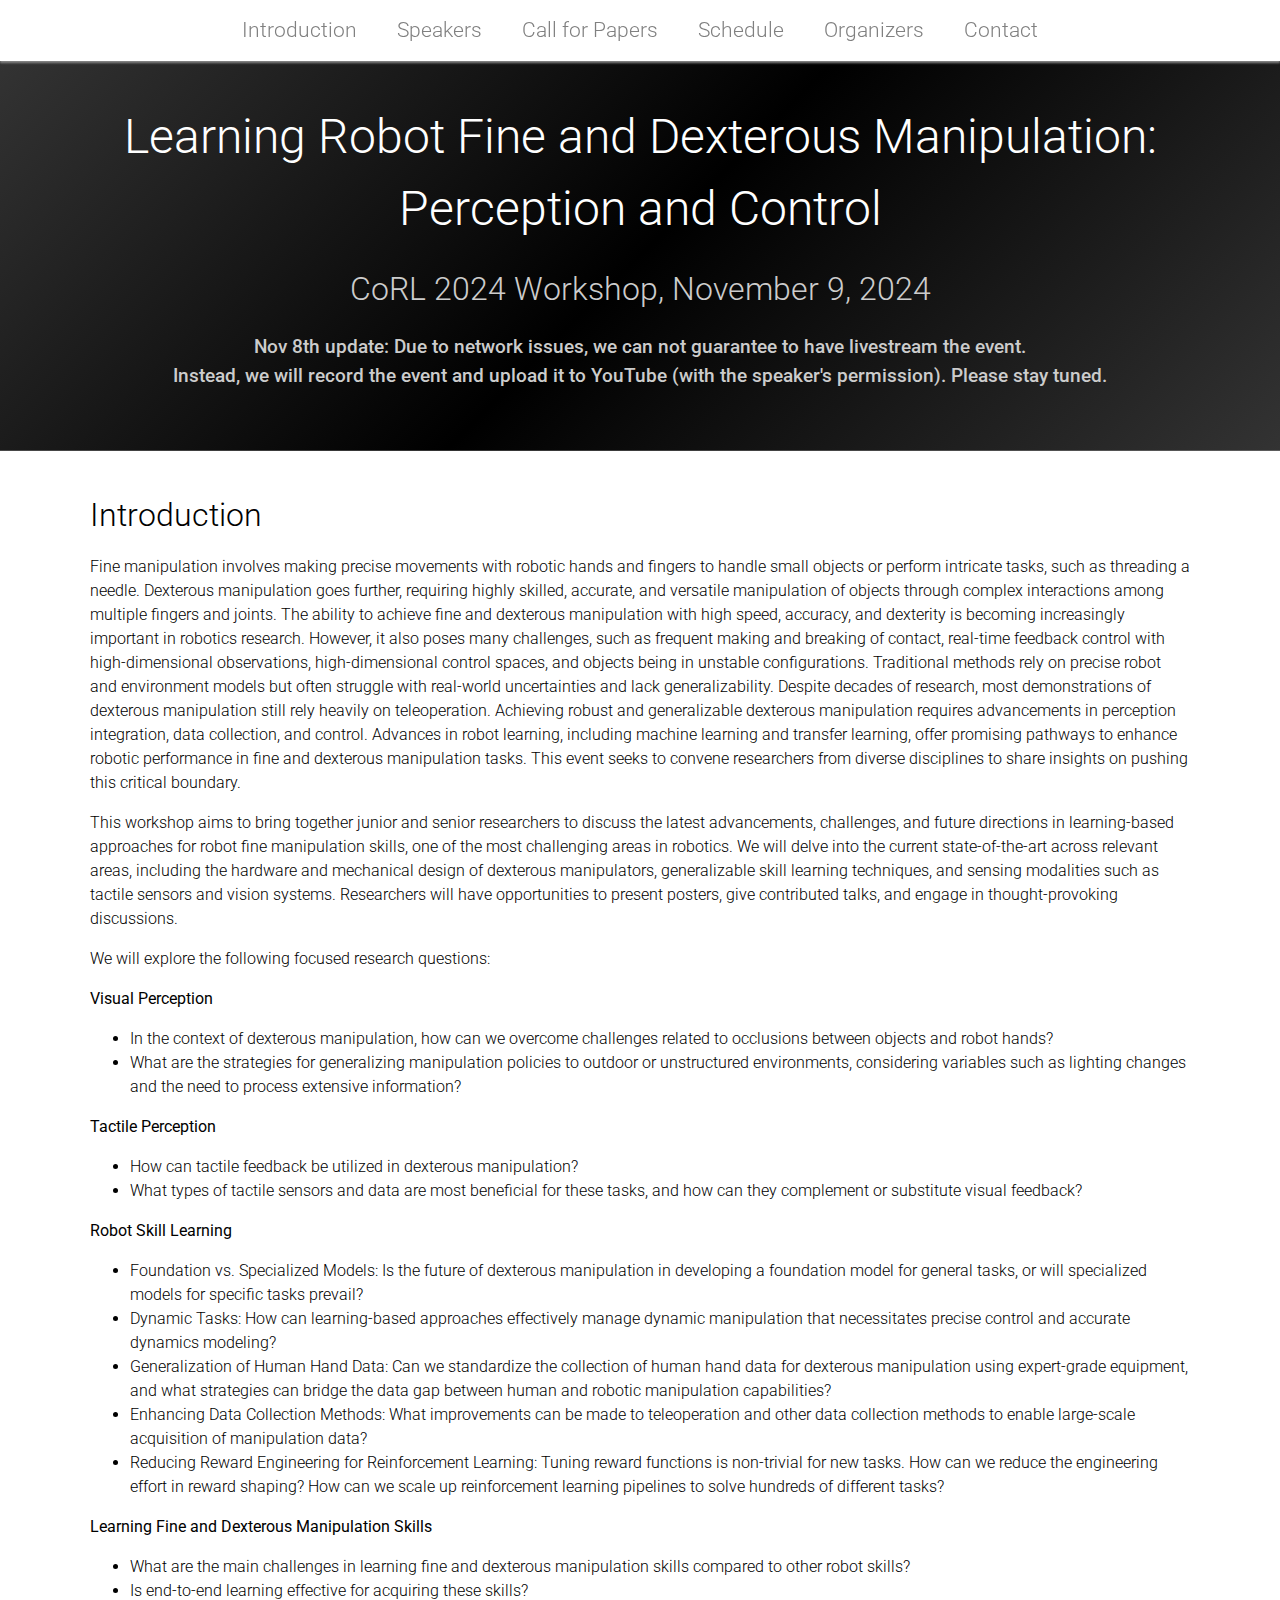
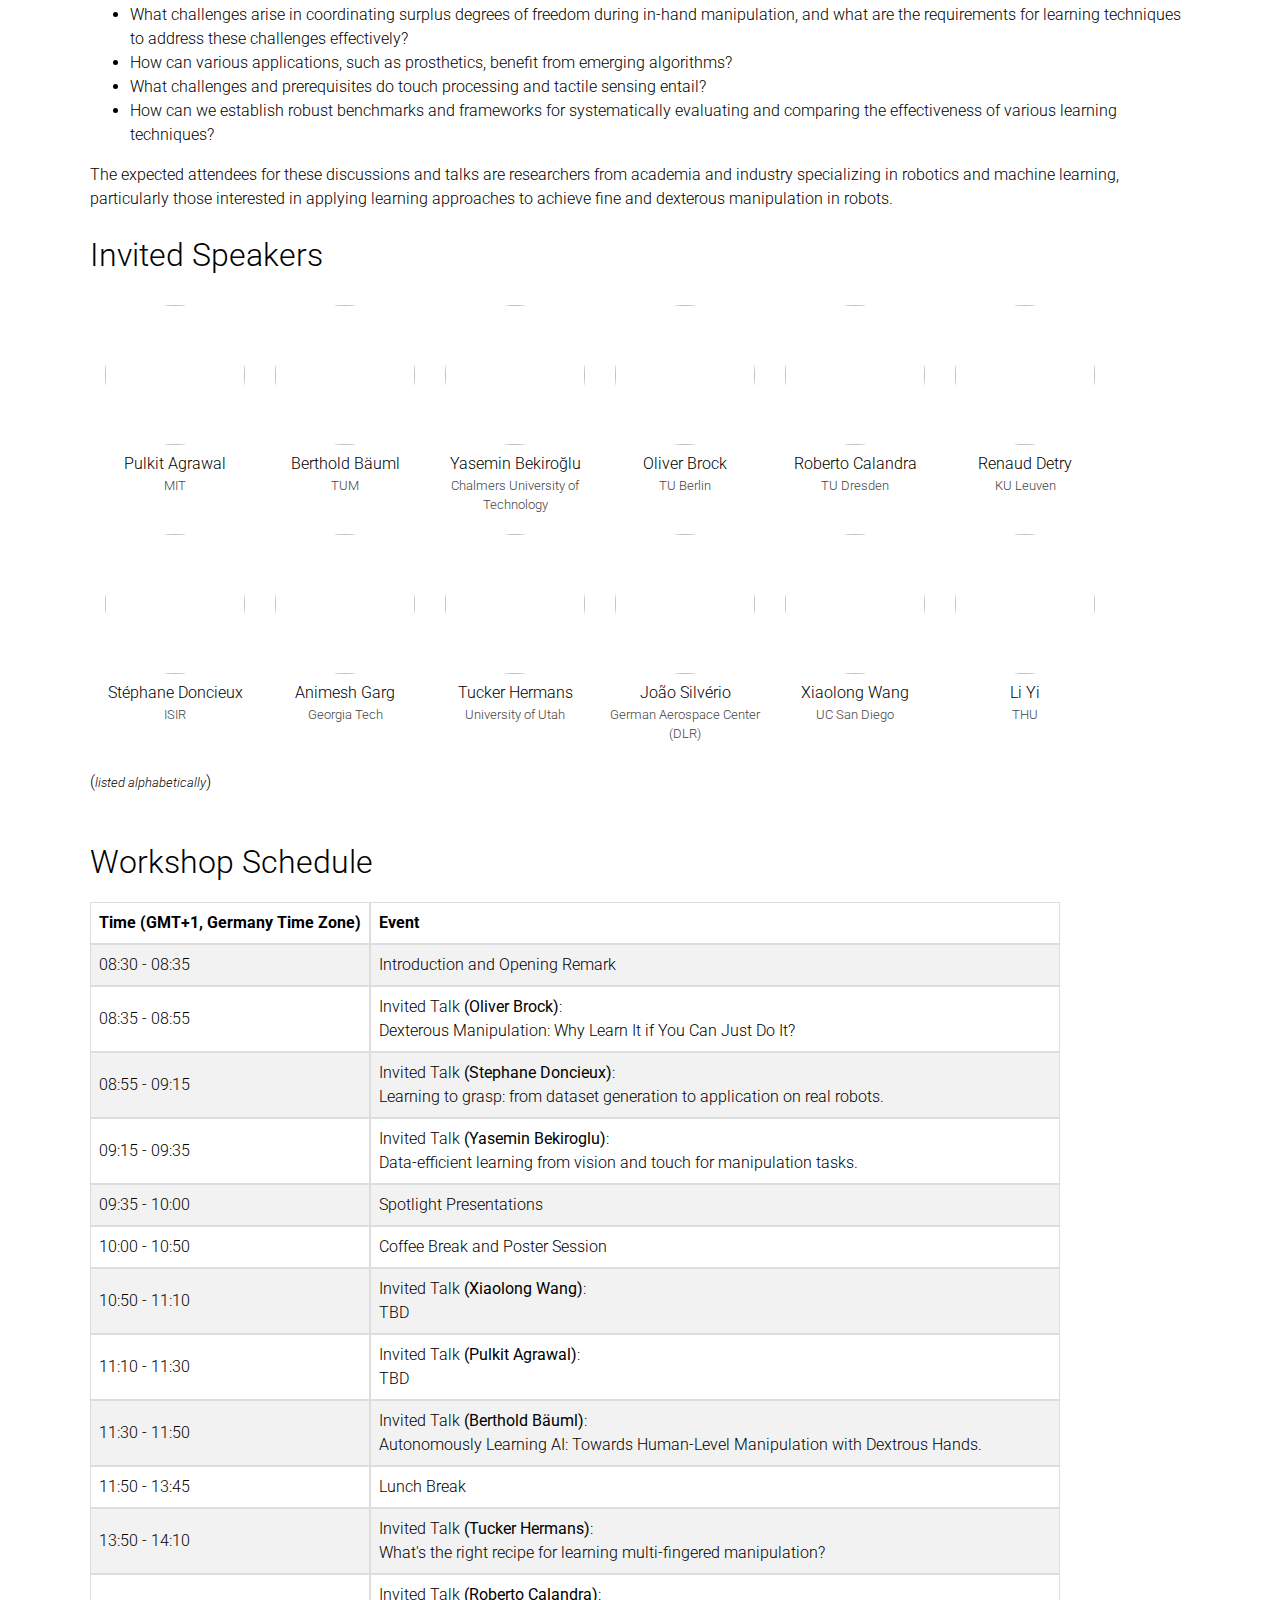
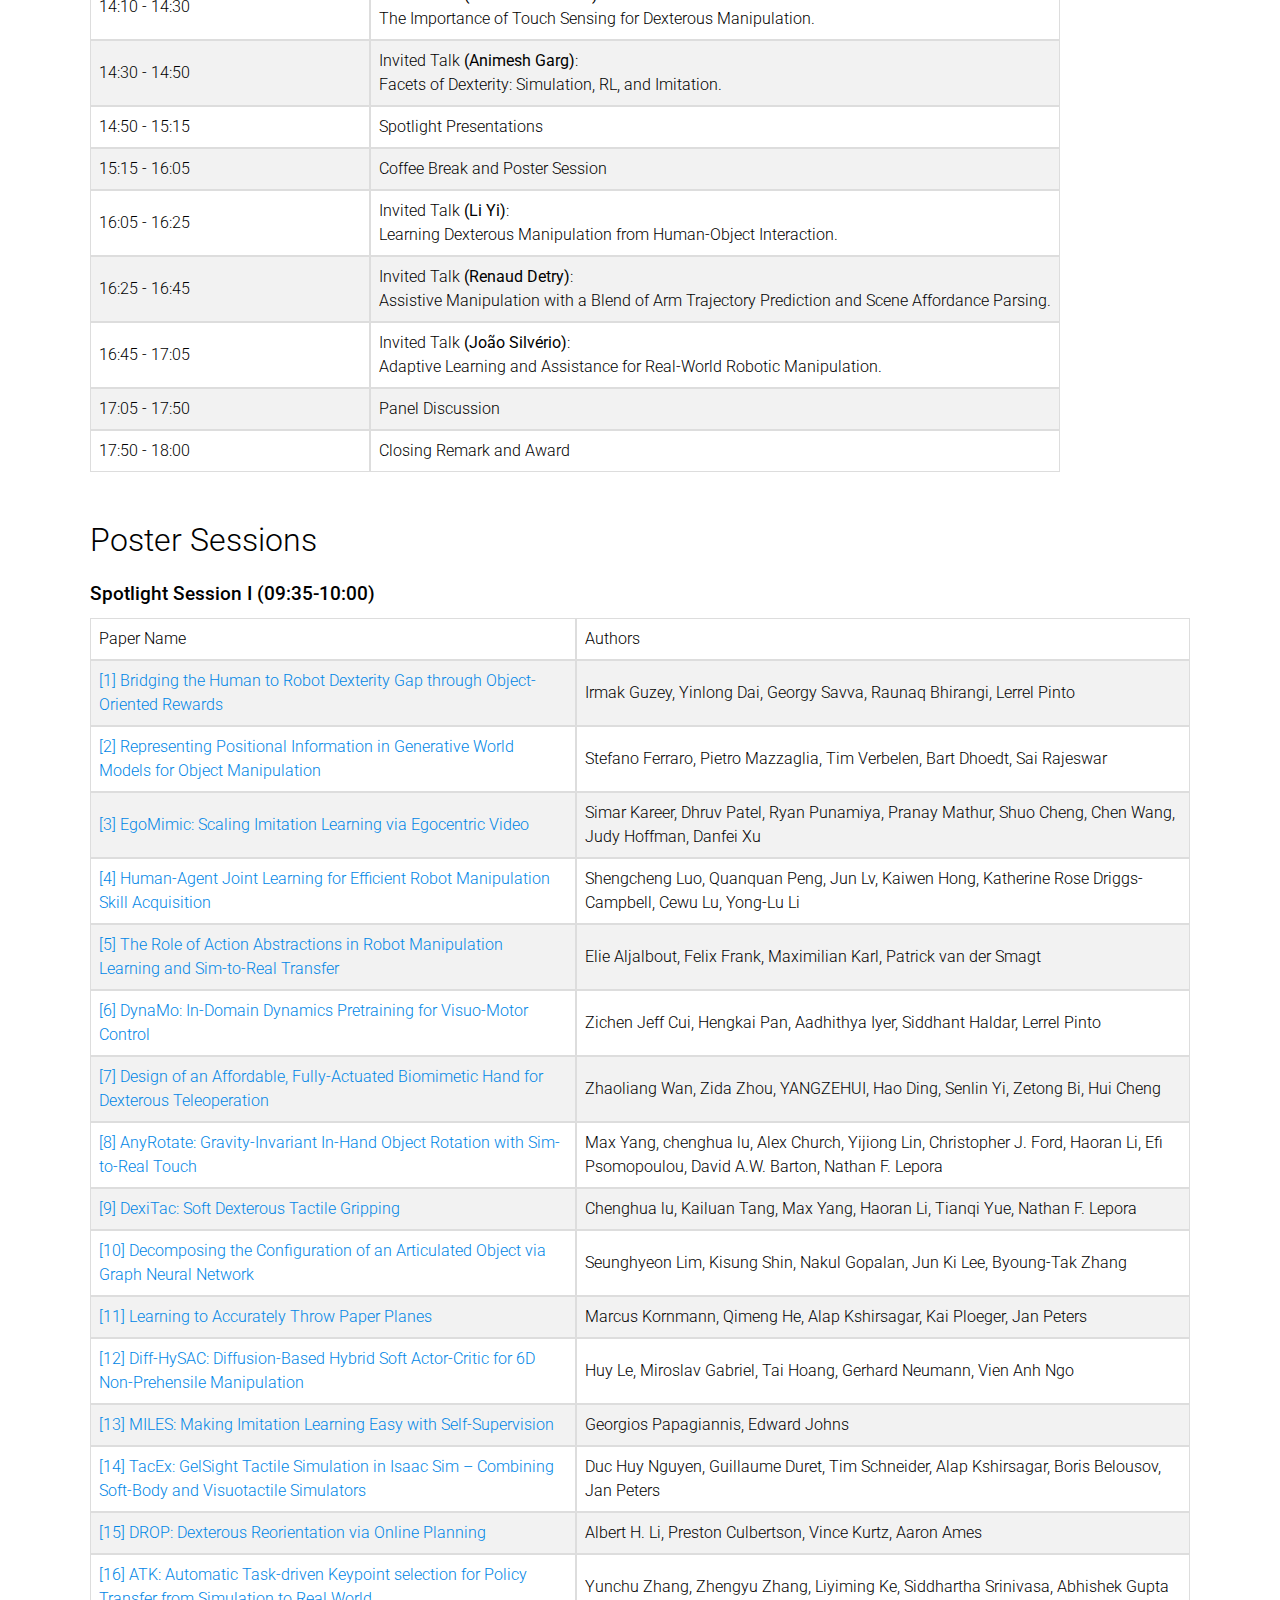
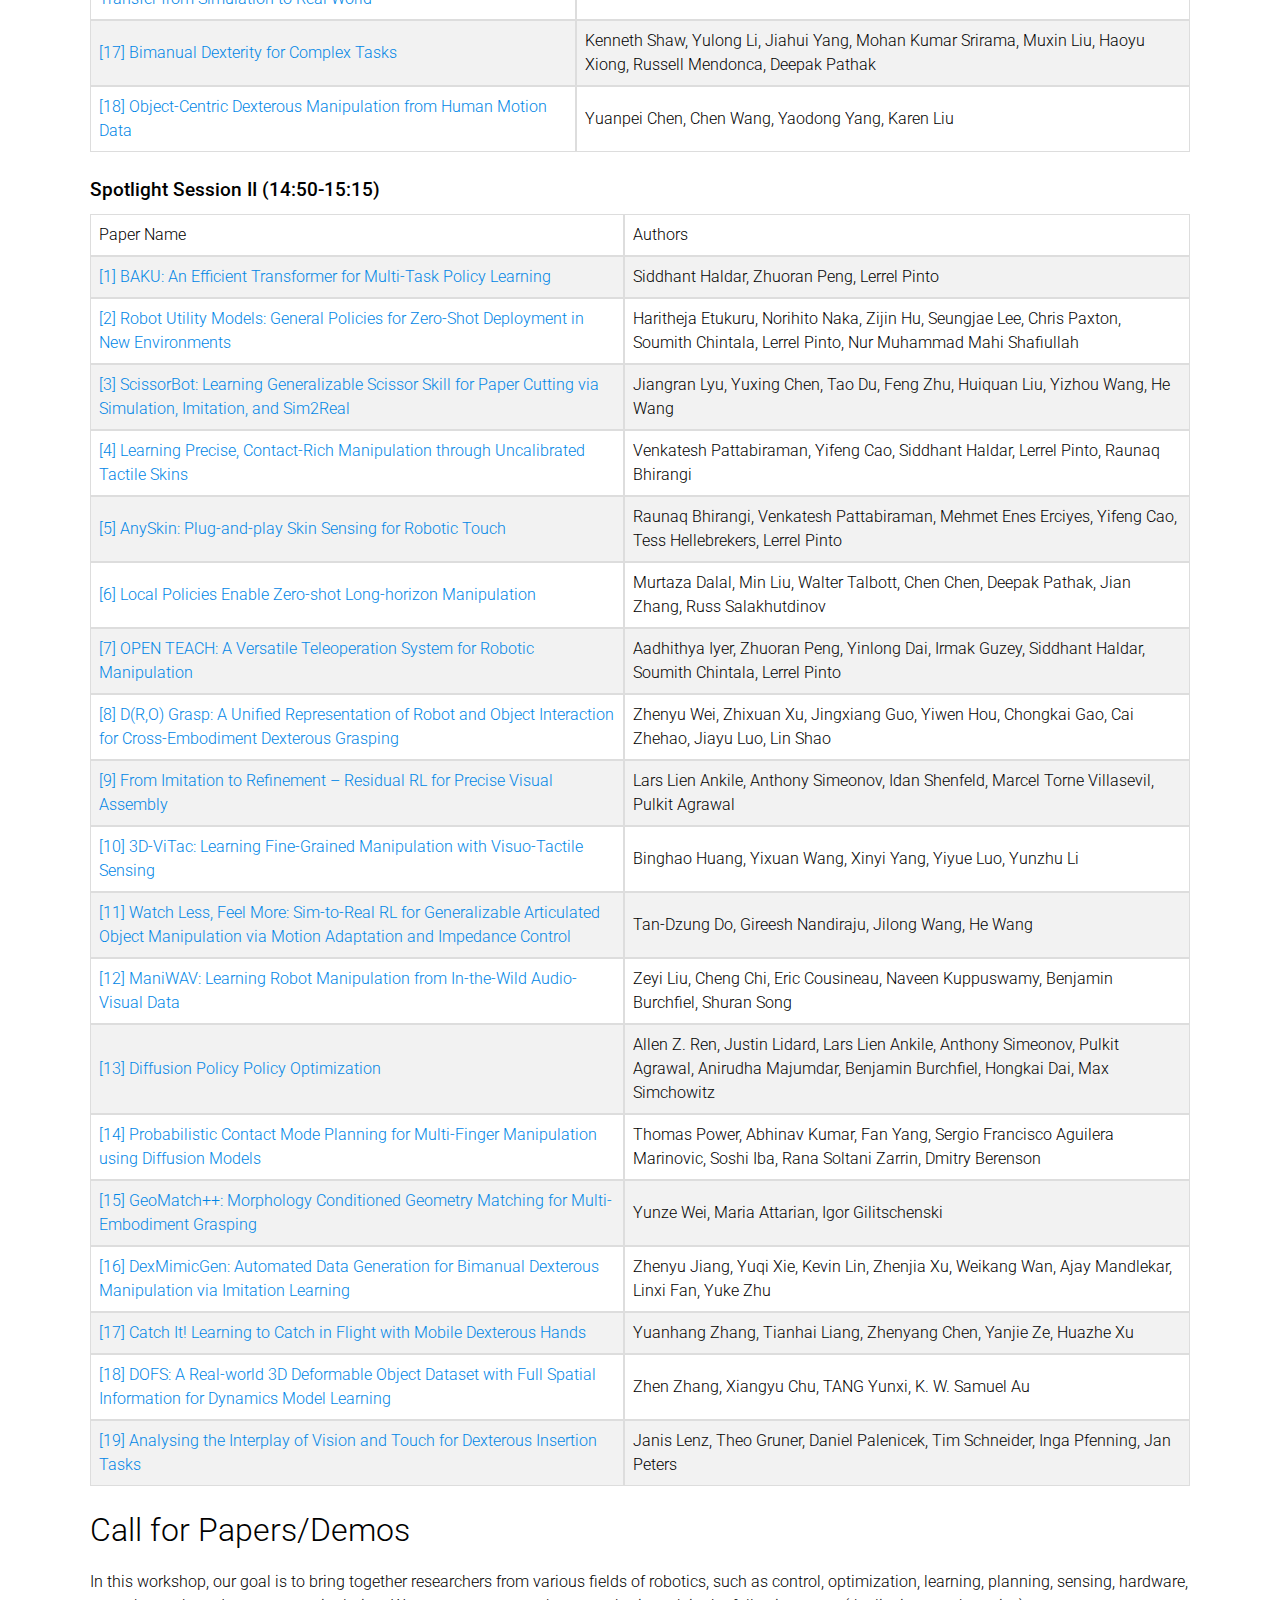
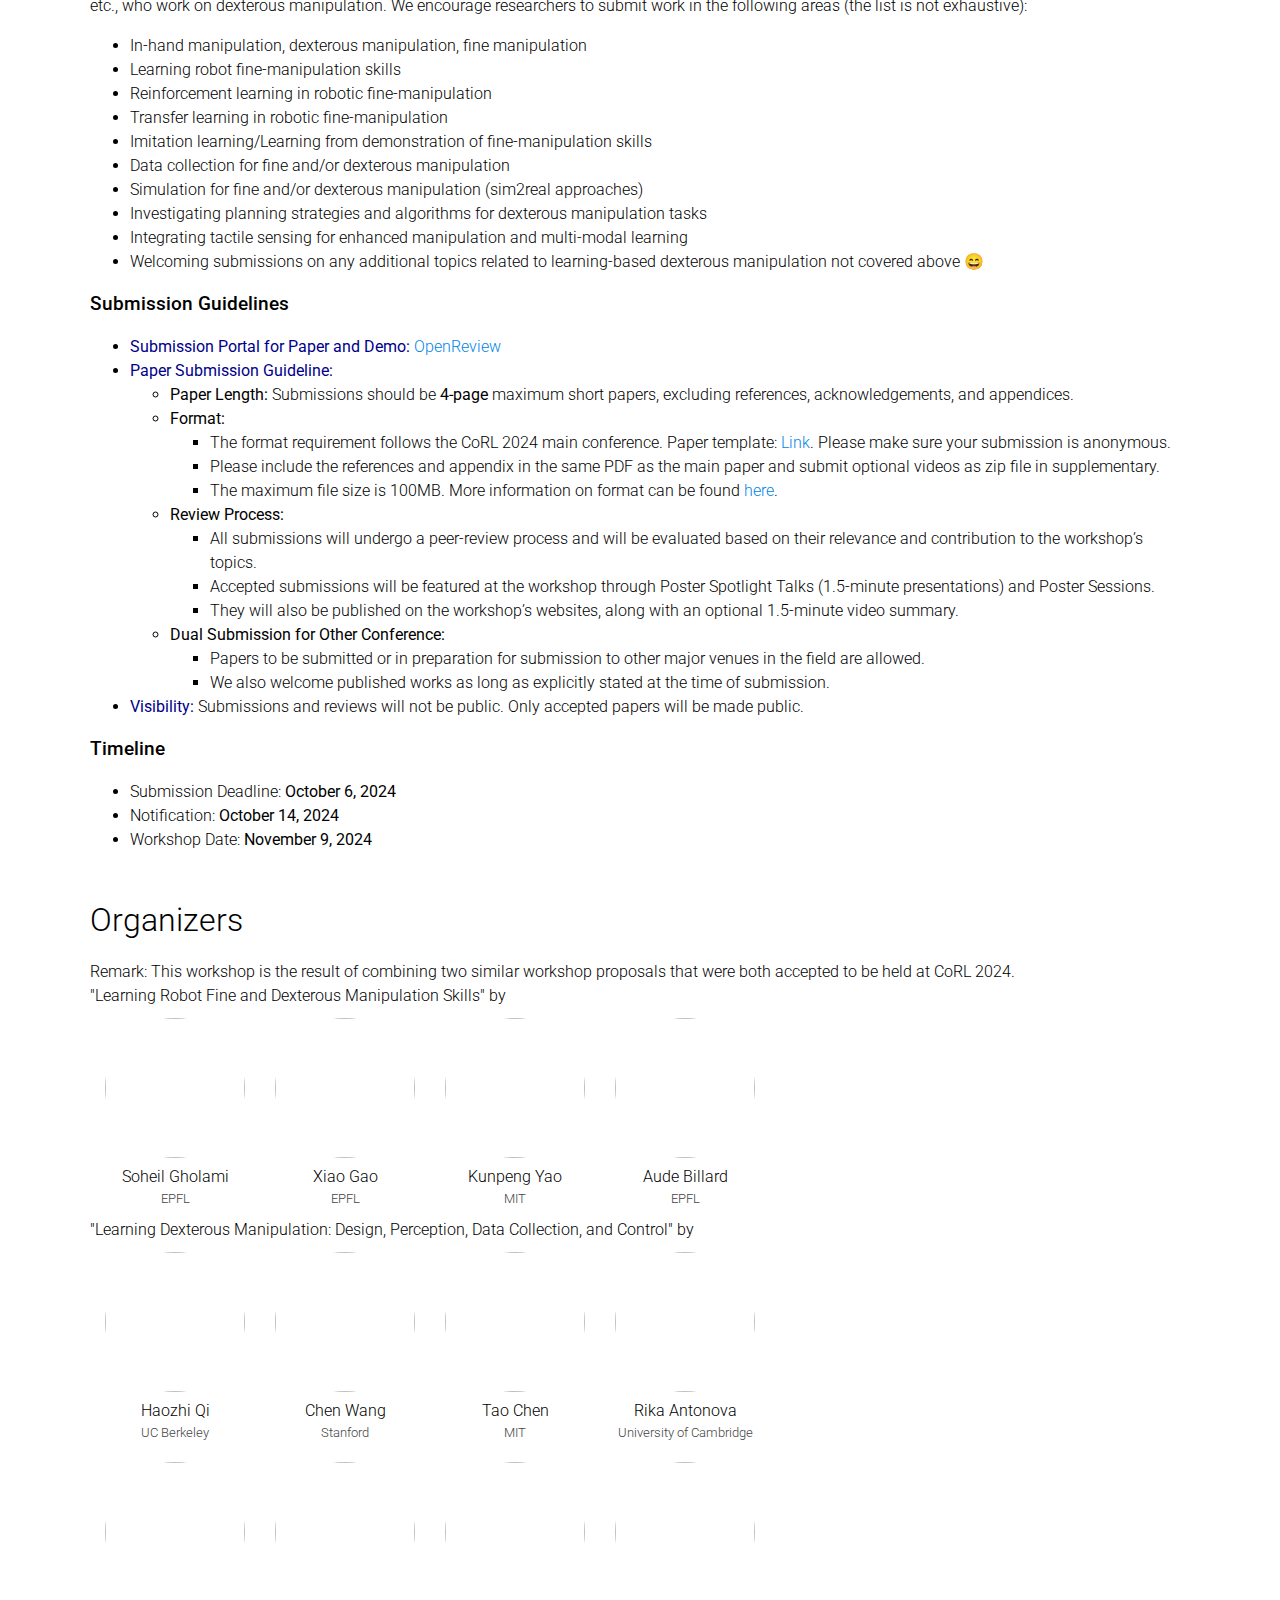
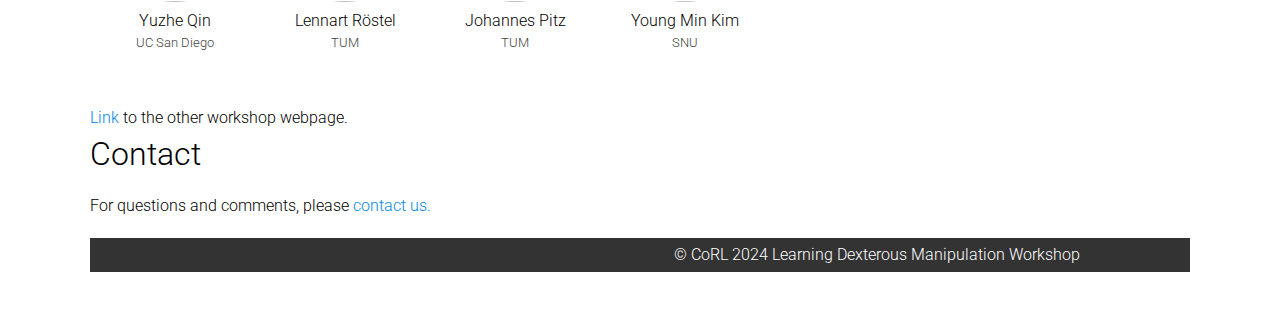
==== corl2024/index.html @ 6556c61c "update number" ====
<!DOCTYPE html>
<html lang="en" xmlns="">

<head>
  <meta http-equiv="content-type" content="text/html; charset=UTF-8">
  <script type="text/javascript"
          src="http://cdnjs.cloudflare.com/ajax/libs/mathjax/2.7.1/MathJax.js?config=TeX-AMS-MML_HTMLorMML">
  </script>

  <meta name="viewport" content="width=device-width, initial-scale=1.0">
  <meta charset="utf-8">
  <title>Learning Robot Fine and Dexterous Manipulation: Perception and Control</title>
  <link rel="stylesheet" href="css/style.css">
</head>

<body>
<div class="nav">
  <div class="nav-container">
    <a href="https://dex-manipulation.github.io/corl2024/index.html#intro">Introduction</a>
    <a href="https://dex-manipulation.github.io/corl2024/index.html#speaker">Speakers</a>
    <a href="https://dex-manipulation.github.io/corl2024/index.html#call">Call for Papers</a>
    <a href="https://dex-manipulation.github.io/corl2024/index.html#schedule">Schedule</a>
    <a href="https://dex-manipulation.github.io/corl2024/index.html#organizers">Organizers</a>
    <a href="https://dex-manipulation.github.io/corl2024/index.html#contact">Contact</a>
  </div>
</div>

<div class="title-container">
  <div style="text-align: center;">
    <h1>Learning Robot Fine and Dexterous Manipulation: <br> Perception and Control </h1>
    <div class="subtitle" style="color: #ccc; margin: 20px">
      CoRL 2024 Workshop, November 9, 2024
    </div>
    <div style="color: #ccc; margin: 20px">
      <h3> Nov 8th update: Due to network issues, we can not guarantee to have livestream the event. <br> Instead, we will record the event and upload it to YouTube (with the speaker's permission). Please stay tuned. </h3>
    </div>
  </div>
</div>

<div class="container">
  <div class="section" id="intro">
    <h2>Introduction</h2>

    <p> Fine manipulation involves making precise movements with robotic hands and fingers to handle small objects or perform intricate tasks, such as threading a needle. Dexterous manipulation goes further, requiring highly skilled, accurate, and versatile manipulation of objects through complex interactions among multiple fingers and joints. The ability to achieve fine and dexterous manipulation with high speed, accuracy, and dexterity is becoming increasingly important in robotics research. However, it also poses many challenges, such as frequent making and breaking of contact, real-time feedback control with high-dimensional observations, high-dimensional control spaces, and objects being in unstable configurations. Traditional methods rely on precise robot and environment models but often struggle with real-world uncertainties and lack generalizability. Despite decades of research, most demonstrations of dexterous manipulation still rely heavily on teleoperation. Achieving robust and generalizable dexterous manipulation requires advancements in perception integration, data collection, and control. Advances in robot learning, including machine learning and transfer learning, offer promising pathways to enhance robotic performance in fine and dexterous manipulation tasks. This event seeks to convene researchers from diverse disciplines to share insights on pushing this critical boundary. </p>

    <p> This workshop aims to bring together junior and senior researchers to discuss the latest advancements, challenges, and future directions in learning-based approaches for robot fine manipulation skills, one of the most challenging areas in robotics. We will delve into the current state-of-the-art across relevant areas, including the hardware and mechanical design of dexterous manipulators, generalizable skill learning techniques, and sensing modalities such as tactile sensors and vision systems. Researchers will have opportunities to present posters, give contributed talks, and engage in thought-provoking discussions.
    </p>

    <p>
      We will explore the following focused research questions:
    </p>

    <b> Visual Perception </b>
    <ul>
      <li> In the context of dexterous manipulation, how can we overcome challenges related to occlusions between objects and robot hands?
      <li> What are the strategies for generalizing manipulation policies to outdoor or unstructured environments, considering variables such as lighting changes and the need to process extensive information?
    </ul>

    <b> Tactile Perception </b>
    <ul>
      <li> How can tactile feedback be utilized in dexterous manipulation?
      <li> What types of tactile sensors and data are most beneficial for these tasks, and how can they complement or substitute visual feedback?
    </ul>

    <b> Robot Skill Learning </b>
    <ul>
<li> Foundation vs. Specialized Models: Is the future of dexterous manipulation in developing a foundation model for general tasks, or will specialized models for specific tasks prevail?
<li> Dynamic Tasks: How can learning-based approaches effectively manage dynamic manipulation that necessitates precise control and accurate dynamics modeling?
<li> Generalization of Human Hand Data: Can we standardize the collection of human hand data for dexterous manipulation using expert-grade equipment, and what strategies can bridge the data gap between human and robotic manipulation capabilities?
<li> Enhancing Data Collection Methods: What improvements can be made to teleoperation and other data collection methods to enable large-scale acquisition of manipulation data?
<li> Reducing Reward Engineering for Reinforcement Learning: Tuning reward functions is non-trivial for new tasks. How can we reduce the engineering effort in reward shaping? How can we scale up reinforcement learning pipelines to solve hundreds of different tasks?
</ul>

    <b> Learning Fine and Dexterous Manipulation Skills </b>
      <ul>
        <li>What are the main challenges in learning fine and dexterous manipulation skills compared to other robot skills?
        <li>Is end-to-end learning effective for acquiring these skills?
        <li>What challenges arise in coordinating surplus degrees of freedom during in-hand manipulation, and what are the requirements for learning techniques to address these challenges effectively?
        <li>How can various applications, such as prosthetics, benefit from emerging algorithms?
        <li>What challenges and prerequisites do touch processing and tactile sensing entail?
        <li>How can we establish robust benchmarks and frameworks for systematically evaluating and comparing the effectiveness of various learning techniques?
      </ul>
    <p>The expected attendees for these discussions and talks are researchers from academia and industry specializing in robotics and machine learning, particularly those interested in applying learning approaches to achieve fine and dexterous manipulation in robots.</p>

  </div>


  <div class="section" id="speakers">
    <h2>Invited Speakers</h2>
    <div class="people">
      <a href="https://people.csail.mit.edu/pulkitag/">
        <img src="https://people.csail.mit.edu/pulkitag/images/pulkit.jpg">
        <div>Pulkit Agrawal</div>
        <div class="aff">MIT</div>
      </a>
      <a href="https://aidx-lab.org/">
        <img src="https://aidx-lab.org/assets/imgs/group/baeuml-berthold.jpeg">
        <div>Berthold Bäuml</div>
        <div class="aff">TUM</div>
      </a>

      <a href="https://www.dryaseminbekiroglu.com/">
        <img src="https://images.squarespace-cdn.com/content/v1/6601cd815cb5f946d6b37397/237da078-78a6-4bd1-ad08-926de9349583/YBekiroglu2022.jpg?format=750w">
        <div>Yasemin Bekiroğlu</div>
        <div class="aff">Chalmers University of Technology</div>
      </a>

      <a href="https://www.tu.berlin/en/robotics/about-rbo/prof-dr-oliver-brock">
        <img src="https://soma-summerschool.dlr.de/wp-content/uploads/2016/10/Oliver_Brock.jpg">
        <div>Oliver Brock</div>
        <div class="aff">TU Berlin</div>
      </a>

      <a href="https://www.robertocalandra.com/about/">
        <img src="https://pbs.twimg.com/profile_images/1641101263164022786/Sr57Toqs_400x400.jpg">
        <div>Roberto Calandra</div>
        <div class="aff">TU Dresden</div>
      </a>

      <a href="https://renaud-detry.net/">
        <img src="https://renaud-detry.net/assets/img/detry-480.webp">
        <div>Renaud Detry</div>
        <div class="aff">KU Leuven</div>
      </a>

      <a href="http://people.isir.upmc.fr/doncieux">
        <img src="https://www.isir.upmc.fr/wp-content/uploads/2021/02/photo_SD3.jpg">
        <div>Stéphane Doncieux</div>
        <div class="aff">ISIR</div>
      </a>

      <a href="https://animesh.garg.tech/">
        <img src="https://animesh.garg.tech/assets/img/animesh-sept19-sq.jpg">
        <div>Animesh Garg</div>
        <div class="aff">Georgia Tech</div>
      </a>

      <a href="https://faculty.utah.edu/u6002596-Tucker_Hermans/hm/index.hml">
        <img src="https://faculty.utah.edu/bytes/image.hml?id=u6002596&fullsize=true">
        <div>Tucker Hermans</div>
        <div class="aff">University of Utah</div>
      </a>

      <a href="https://jpsilverio.github.io/">
        <img src="https://jpsilverio.github.io/images/JoaoSilverio.jpg">
        <div>João Silvério</div>
        <div class="aff"> German Aerospace Center (DLR)</div>
      </a>

      <a href="https://xiaolonw.github.io/">
        <img src="https://xiaolonw.github.io/static/profile.jpg">
        <div>Xiaolong Wang</div>
        <div class="aff">UC San Diego</div>
      </a>

      <a href="https://ericyi.github.io/">
        <img src="https://ericyi.github.io/Li_Yi_files/ericyi.jpg">
        <div>Li Yi</div>
        <div class="aff">THU</div>
      </a>

    </div>
    <p> (<small><i>listed alphabetically</i></small>) </p>
  </div>

  <br>

  <div class="section" id="schedule">
    <h2>Workshop Schedule</h2>
    <ul></ul>
    <style type="text/css">
        .tg .tg-u4qn {
            background-color: #D9D9D9;
            text-align: left;
            vertical-align: bottom
        }
    </style>

    <table>
      <tr>
        <th>Time (GMT+1, Germany Time Zone)</th>
        <th>Event</th>
      </tr>
      <tr>
        <td>08:30 - 08:35</td>
        <td>Introduction and Opening Remark</td>
      </tr>
      <tr>
        <td>08:35 - 08:55</td>
        <td>Invited Talk <b>(Oliver Brock)</b>: <br> Dexterous Manipulation: Why Learn It if You Can Just Do It?</td>
      </tr>
      <tr>
        <td>08:55 - 09:15</td>
        <td>Invited Talk <b>(Stephane Doncieux)</b>: <br> Learning to grasp: from dataset generation to application on real robots.</td>
      </tr>
      <tr>
        <td>09:15 - 09:35</td>
        <td>Invited Talk <b>(Yasemin Bekiroglu)</b>: <br>  Data-efficient learning from vision and touch for manipulation tasks.</td>
      </tr>
      <tr>
        <td>09:35 - 10:00</td>
        <td>Spotlight Presentations</td>
      </tr>
      <tr>
        <td>10:00 - 10:50</td>
        <td>Coffee Break and Poster Session</td>
      </tr>
      <tr>
        <td>10:50 - 11:10</td>
        <td>Invited Talk <b>(Xiaolong Wang)</b>: <br> TBD</td>
      </tr>
      <tr>
        <td>11:10 - 11:30</td>
        <td>Invited Talk <b>(Pulkit Agrawal)</b>: <br> TBD</td>
      </tr>
      <tr>
        <td>11:30 - 11:50</td>
        <td>Invited Talk <b>(Berthold Bäuml)</b>: <br> Autonomously Learning AI: Towards Human-Level Manipulation with Dextrous Hands.</td>
      </tr>
      <tr>
        <td>11:50 - 13:45</td>
        <td>Lunch Break</td>
      </tr>
      <tr>
        <td>13:50 - 14:10</td>
        <td>Invited Talk <b>(Tucker Hermans)</b>: <br> What's the right recipe for learning multi-fingered manipulation?</td>
      </tr>
      <tr>
        <td>14:10 - 14:30</td>
        <td>Invited Talk <b>(Roberto Calandra)</b>: <br> The Importance of Touch Sensing for Dexterous Manipulation.</td>
      </tr>
      <tr>
        <td>14:30 - 14:50</td>
        <td>Invited Talk <b>(Animesh Garg)</b>: <br> Facets of Dexterity: Simulation, RL, and Imitation.</td>
      </tr>
      <tr>
        <td>14:50 - 15:15</td>
        <td>Spotlight Presentations</td>
      </tr>
      <tr>
        <td>15:15 - 16:05</td>
        <td>Coffee Break and Poster Session</td>
      </tr>
      <tr>
        <td>16:05 - 16:25</td>
        <td>Invited Talk <b>(Li Yi)</b>: <br> Learning Dexterous Manipulation from Human-Object Interaction.</td>
      </tr>
      <tr>
        <td>16:25 - 16:45</td>
        <td>Invited Talk <b>(Renaud Detry)</b>: <br>Assistive Manipulation with a Blend of Arm Trajectory Prediction and Scene Affordance Parsing.</td>
      </tr>
      <tr>
        <td>16:45 - 17:05</td>
        <td>Invited Talk <b>(João Silvério)</b>: <br>Adaptive Learning and Assistance for Real-World Robotic Manipulation.</td>
      </tr>
      <tr>
        <td>17:05 - 17:50</td>
        <td>Panel Discussion</td>
      </tr>
      <tr>
        <td>17:50 - 18:00</td>
        <td>Closing Remark and Award</td>
      </tr>
    </table>
    <ul></ul>
  </div>
  <br>

  <div class="section" id="spotlight">
    <h2>Poster Sessions</h2>

    <h3>Spotlight Session I (09:35-10:00)</h3>
    <table style="width: 100%">
      <tbody>
      <tr>
        <td>Paper Name</td>
        <td>Authors</td>
      </tr>
      <tr>
        <td><a href='https://openreview.net/forum?id=r30rWbaHNq'>[1] Bridging the Human to Robot Dexterity Gap through Object-Oriented Rewards</a>
        </td>
        <td>Irmak Guzey, Yinlong Dai, Georgy Savva, Raunaq Bhirangi, Lerrel Pinto</td>
      </tr>
      <tr>
        <td><a href='https://openreview.net/forum?id=xq1y3tkgAM'>
          [2] Representing Positional Information in Generative World Models for Object Manipulation
        </a></td>
        <td>
          Stefano Ferraro, Pietro Mazzaglia, Tim Verbelen, Bart Dhoedt, Sai Rajeswar
        </td>
      </tr>

      <tr>
        <td><a href='https://openreview.net/forum?id=eOtDTS4iMQ'>
          [3] EgoMimic: Scaling Imitation Learning via Egocentric Video
        </a></td>
        <td>
          Simar Kareer, Dhruv Patel, Ryan Punamiya, Pranay Mathur, Shuo Cheng, Chen Wang, Judy Hoffman, Danfei Xu
        </td>
      </tr>

      <tr>
        <td><a href='https://openreview.net/forum?id=ZQJvH66GJY'>
          [4] Human-Agent Joint Learning for Efficient Robot Manipulation Skill Acquisition
        </a></td>
        <td>
          Shengcheng Luo, Quanquan Peng, Jun Lv, Kaiwen Hong, Katherine Rose Driggs-Campbell, Cewu Lu, Yong-Lu Li
        </td>
      </tr>

      <tr>
        <td><a href='https://openreview.net/forum?id=oDKc2H00ok'>
          [5] The Role of Action Abstractions in Robot Manipulation Learning and Sim-to-Real Transfer
        </a></td>
        <td>
          Elie Aljalbout, Felix Frank, Maximilian Karl, Patrick van der Smagt
        </td>
      </tr>
      <tr>
        <td><a href='https://openreview.net/forum?id=xdLpHUvdoq'>
          [6] DynaMo: In-Domain Dynamics Pretraining for Visuo-Motor Control
        </a></td>
        <td>
          Zichen Jeff Cui, Hengkai Pan, Aadhithya Iyer, Siddhant Haldar, Lerrel Pinto
        </td>
      </tr>
      <tr>
        <td><a href='https://openreview.net/forum?id=hZ0DAHAsSX'>
          [7] Design of an Affordable, Fully-Actuated Biomimetic Hand for Dexterous Teleoperation
        </a></td>
        <td>
          Zhaoliang Wan, Zida Zhou, YANGZEHUI, Hao Ding, Senlin Yi, Zetong Bi, Hui Cheng
        </td>
      </tr>

      <tr>
        <td><a href='https://openreview.net/forum?id=Bt5upUsbvu'>
          [8] AnyRotate: Gravity-Invariant In-Hand Object Rotation with Sim-to-Real Touch
        </a></td>
        <td>
          Max Yang, chenghua lu, Alex Church, Yijiong Lin, Christopher J. Ford, Haoran Li, Efi Psomopoulou, David A.W. Barton, Nathan F. Lepora
        </td>
      </tr>

        <tr>
        <td><a href='https://openreview.net/forum?id=ineQhdiElU'>
          [9] DexiTac: Soft Dexterous Tactile Gripping
        </a></td>
        <td>
          Chenghua lu, Kailuan Tang, Max Yang, Haoran Li, Tianqi Yue, Nathan F. Lepora
        </td>
      </tr>

                  <tr>
        <td><a href='https://openreview.net/forum?id=1u8E6D0wCo'>
          [10] Decomposing the Configuration of an Articulated Object via Graph Neural Network
        </a></td>
        <td>
          Seunghyeon Lim, Kisung Shin, Nakul Gopalan, Jun Ki Lee, Byoung-Tak Zhang
        </td>
      </tr>

      <tr>
        <td><a href='https://openreview.net/forum?id=VjJhGuxUAw'>
          [11] Learning to Accurately Throw Paper Planes
        </a></td>
        <td>
          Marcus Kornmann, Qimeng He, Alap Kshirsagar, Kai Ploeger, Jan Peters
        </td>
      </tr>

      <tr>
        <td><a href='https://openreview.net/forum?id=wibyjvWmad'>
          [12] Diff-HySAC: Diffusion-Based Hybrid Soft Actor-Critic for 6D Non-Prehensile Manipulation
        </a></td>
        <td>
          Huy Le, Miroslav Gabriel, Tai Hoang, Gerhard Neumann, Vien Anh Ngo
        </td>
      </tr>

      <tr>
        <td><a href='https://openreview.net/forum?id=Agtbip6BWr'>
          [13] MILES: Making Imitation Learning Easy with Self-Supervision
        </a></td>
        <td>
          Georgios Papagiannis, Edward Johns
        </td>
      </tr>

            <tr>
        <td><a href='https://openreview.net/forum?id=693ZYvzWwD'>
          [14] TacEx: GelSight Tactile Simulation in Isaac Sim – Combining Soft-Body and Visuotactile Simulators
        </a></td>
        <td>
          Duc Huy Nguyen, Guillaume Duret, Tim Schneider, Alap Kshirsagar, Boris Belousov, Jan Peters
        </td>
      </tr>


      <tr>
        <td><a href='https://openreview.net/forum?id=YE38dy5L62'>
          [15] DROP: Dexterous Reorientation via Online Planning

        </a></td>
        <td>
          Albert H. Li, Preston Culbertson, Vince Kurtz, Aaron Ames
        </td>
      </tr>


        <tr>
        <td><a href='https://openreview.net/forum?id=x03eZePXzP'>
          [16] ATK: Automatic Task-driven Keypoint selection for Policy Transfer from Simulation to Real World
        </a></td>
        <td>
          Yunchu Zhang, Zhengyu Zhang, Liyiming Ke, Siddhartha Srinivasa, Abhishek Gupta
        </td>
      </tr>

      <tr>
        <td><a href='https://openreview.net/forum?id=tVqfWSfTXY'>
          [17] Bimanual Dexterity for Complex Tasks
        </a></td>
        <td>
          Kenneth Shaw, Yulong Li, Jiahui Yang, Mohan Kumar Srirama, Muxin Liu, Haoyu Xiong, Russell Mendonca, Deepak Pathak
        </td>
      </tr>
      <tr>
        <td><a href='https://openreview.net/forum?id=saAyrKfQOL'>
          [18] Object-Centric Dexterous Manipulation from Human Motion Data
        </a></td>
        <td>
          Yuanpei Chen, Chen Wang, Yaodong Yang, Karen Liu
        </td>
      </tr>

    </table>

    <br>
    <h3>Spotlight Session II (14:50-15:15)</h3>
    <table style="width: 100%">
      <tbody>
      <tr>
        <td>Paper Name</td>
        <td>Authors</td>
      </tr>
      <tr>
        <td><a href='https://openreview.net/forum?id=sLN9Q8anpm'>[1] BAKU: An Efficient Transformer for Multi-Task Policy Learning</a>
        </td>
        <td>Siddhant Haldar, Zhuoran Peng, Lerrel Pinto</td>
      </tr>

      <tr>
        <td><a href='https://openreview.net/forum?id=E7pzkbjdRl'>[2] Robot Utility Models: General Policies for Zero-Shot Deployment in New Environments</a>
        </td>
        <td>Haritheja Etukuru, Norihito Naka, Zijin Hu, Seungjae Lee, Chris Paxton, Soumith Chintala, Lerrel Pinto, Nur Muhammad Mahi Shafiullah</td>
      </tr>

      <tr>
        <td><a href='https://openreview.net/forum?id=zc9hL6mlZJ'>[3] ScissorBot: Learning Generalizable Scissor Skill for Paper Cutting via Simulation, Imitation, and Sim2Real</a>
        </td>
        <td>Jiangran Lyu, Yuxing Chen, Tao Du, Feng Zhu, Huiquan Liu, Yizhou Wang, He Wang</td>
      </tr>

      <tr>
        <td><a href='https://openreview.net/forum?id=B7YeP2h08V'>
          [4] Learning Precise, Contact-Rich Manipulation through Uncalibrated Tactile Skins
        </a></td>
        <td>
          Venkatesh Pattabiraman, Yifeng Cao, Siddhant Haldar, Lerrel Pinto, Raunaq Bhirangi
        </td>
      </tr>

      <tr>
        <td><a href='https://openreview.net/forum?id=nTAT5y78Kk'>
          [5] AnySkin: Plug-and-play Skin Sensing for Robotic Touch
        </a></td>
        <td>
          Raunaq Bhirangi, Venkatesh Pattabiraman, Mehmet Enes Erciyes, Yifeng Cao, Tess Hellebrekers, Lerrel Pinto
        </td>
      </tr>

      <tr>
        <td><a href='https://openreview.net/forum?id=Fz5yxQopXa'>[6] Local Policies Enable Zero-shot Long-horizon Manipulation</a>
        </td>
        <td>Murtaza Dalal, Min Liu, Walter Talbott, Chen Chen, Deepak Pathak, Jian Zhang, Russ Salakhutdinov</td>
      </tr>
      <tr>
        <td><a href='https://openreview.net/forum?id=Xx9PTRKnzH'>[7] OPEN TEACH: A Versatile Teleoperation System for Robotic Manipulation</a>
        </td>
        <td>Aadhithya Iyer, Zhuoran Peng, Yinlong Dai, Irmak Guzey, Siddhant Haldar, Soumith Chintala, Lerrel Pinto</td>
      </tr>

      <tr>
        <td><a href='https://openreview.net/forum?id=0rsnbgcHUU'>
          [8] D(R,O) Grasp: A Unified Representation of Robot and Object Interaction for Cross-Embodiment Dexterous Grasping
        </a></td>
        <td>
          Zhenyu Wei, Zhixuan Xu, Jingxiang Guo, Yiwen Hou, Chongkai Gao, Cai Zhehao, Jiayu Luo, Lin Shao
        </td>
      </tr>

      <tr>
        <td><a href='https://openreview.net/forum?id=yzAd3vcAZR'>
          [9] From Imitation to Refinement – Residual RL for Precise Visual Assembly
        </a></td>
        <td>
          Lars Lien Ankile, Anthony Simeonov, Idan Shenfeld, Marcel Torne Villasevil, Pulkit Agrawal
        </td>
      </tr>

      <tr>
        <td><a href='https://openreview.net/forum?id=LArywC3G3Z'>
          [10] 3D-ViTac: Learning Fine-Grained Manipulation with Visuo-Tactile Sensing
        </a></td>
        <td>
          Binghao Huang, Yixuan Wang, Xinyi Yang, Yiyue Luo, Yunzhu Li
        </td>
      </tr>

      <tr>
        <td><a href='https://openreview.net/forum?id=SGXDTQ42q1'>
          [11] Watch Less, Feel More: Sim-to-Real RL for Generalizable Articulated Object Manipulation via Motion Adaptation and Impedance Control
        </a></td>
        <td>
          Tan-Dzung Do, Gireesh Nandiraju, Jilong Wang, He Wang
        </td>
      </tr>

      <tr>
        <td><a href='https://openreview.net/forum?id=1UE7mk2uiB'>
          [12] ManiWAV: Learning Robot Manipulation from In-the-Wild Audio-Visual Data
        </a></td>
        <td>
          Zeyi Liu, Cheng Chi, Eric Cousineau, Naveen Kuppuswamy, Benjamin Burchfiel, Shuran Song
        </td>
      </tr>

        <tr>
        <td><a href='https://openreview.net/forum?id=YPR0X7dCXn'>
          [13] Diffusion Policy Policy Optimization
        </a></td>
        <td>
          Allen Z. Ren, Justin Lidard, Lars Lien Ankile, Anthony Simeonov, Pulkit Agrawal, Anirudha Majumdar, Benjamin Burchfiel, Hongkai Dai, Max Simchowitz
        </td>
      </tr>

      <tr>
        <td><a href='https://openreview.net/forum?id=q132HOiizE'>
          [14] Probabilistic Contact Mode Planning for Multi-Finger Manipulation using Diffusion Models
        </a></td>
        <td>
          Thomas Power, Abhinav Kumar, Fan Yang, Sergio Francisco Aguilera Marinovic, Soshi Iba, Rana Soltani Zarrin, Dmitry Berenson
        </td>
      </tr>

      <tr>
        <td><a href='https://openreview.net/forum?id=BMEEPCIWTf'>
          [15] GeoMatch++: Morphology Conditioned Geometry Matching for Multi-Embodiment Grasping
        </a></td>
        <td>
          Yunze Wei, Maria Attarian, Igor Gilitschenski
        </td>
      </tr>

      <tr>
        <td><a href='https://openreview.net/forum?id=KgUgavAl6Y'>
          [16] DexMimicGen: Automated Data Generation for Bimanual Dexterous Manipulation via Imitation Learning
        </a></td>
        <td>
          Zhenyu Jiang, Yuqi Xie, Kevin Lin, Zhenjia Xu, Weikang Wan, Ajay Mandlekar, Linxi Fan, Yuke Zhu
        </td>
      </tr>


      <tr>
        <td><a href='https://openreview.net/forum?id=GHqUhqMahn'>
          [17] Catch It! Learning to Catch in Flight with Mobile Dexterous Hands
        </a></td>
        <td>
          Yuanhang Zhang, Tianhai Liang, Zhenyang Chen, Yanjie Ze, Huazhe Xu
        </td>
      </tr>

      <tr>
        <td><a href='https://openreview.net/forum?id=QADznDlGM4'>
          [18] DOFS: A Real-world 3D Deformable Object Dataset with Full Spatial Information for Dynamics Model Learning
        </a></td>
        <td>
          Zhen Zhang, Xiangyu Chu, TANG Yunxi, K. W. Samuel Au
        </td>
      </tr>

        <tr>
        <td><a href='https://openreview.net/forum?id=93UzkM03Vi'>
          [19] Analysing the Interplay of Vision and Touch for Dexterous Insertion Tasks
        </a></td>
        <td>
          Janis Lenz, Theo Gruner, Daniel Palenicek, Tim Schneider, Inga Pfenning, Jan Peters
        </td>
      </tr>

    </table>

</div>


  <div class="section" id="call">
    <h2>Call for Papers/Demos</h2>

    <p>
      In this workshop, our goal is to bring together researchers from various fields of robotics,
      such as control, optimization, learning, planning, sensing, hardware, etc., who work on dexterous manipulation.
      We encourage researchers to submit work in the following areas (the list is not exhaustive):
    </p>

    <!--    <p>-->
    <!--      We are particularly excited to offer a platform for showcasing real-world robotic systems.-->
    <!--      <b style="color: darkblue">Even without a formal paper, we encourage submissions of videos demonstrating your-->
    <!--        robots in action. For those-->
    <!--        able to attend in person, there will be opportunities to showcase your robots live at the workshop!</b>-->
    <!--      We encourage-->
    <!--      researchers to submit work in the following areas (the list is not exhaustive):-->
    <!--    </p>-->

    <ul>
      <li>In-hand manipulation, dexterous manipulation, fine manipulation
      <li>Learning robot fine-manipulation skills
      <li>Reinforcement learning in robotic fine-manipulation
      <li>Transfer learning in robotic fine-manipulation
      <li>Imitation learning/Learning from demonstration of fine-manipulation skills
      <li>Data collection for fine and/or dexterous manipulation
      <li>Simulation for fine and/or dexterous manipulation (sim2real approaches)
      <li>Investigating planning strategies and algorithms for dexterous manipulation tasks
      <li>Integrating tactile sensing for enhanced manipulation and multi-modal learning
      <li>Welcoming submissions on any additional topics related to learning-based dexterous manipulation not covered
        above 😄
    </ul>
    <h3>Submission Guidelines</h3>
        <ul>
          <li><b style="color: darkblue">Submission Portal for Paper and Demo:</b> <a
              href="https://openreview.net/group?id=robot-learning.org/CoRL/2024/Workshop/LFDM"
              target="_blank">OpenReview</a>
          </li>
          <li><b style="color: darkblue">Paper Submission Guideline:</b></li>
          <ul>
            <li><b>Paper Length:</b>
              Submissions should be <b>4-page</b> maximum short papers, excluding references, acknowledgements, and appendices.
            </li>
            <li><b>Format:</b>
              <ul>
                <li>The format requirement follows the CoRL 2024 main conference. Paper template: <a
                        href="https://drive.google.com/file/d/1mPoPyHJWAfLlgAIEhWKov7Crywsz9c1M/view?usp=sharing" target="_blank"> Link</a>. Please make sure your submission is anonymous.
                <li>Please include the references and appendix in the same PDF as the main paper and submit optional videos
                  as zip file in supplementary.
                </li>
                <li>The maximum file size is 100MB. More information on
                  format can be found <a
                      href="https://www.corl.org/contributions/instruction-for-authors"
                      target="_blank">here</a>.
                </li>
              </ul>
            </li>
            <li>
            <b> Review Process:</b>
              <ul>
                <li>All submissions will undergo a peer-review process and will be evaluated based on their relevance and contribution to the workshop’s topics.
                <li>Accepted submissions will be featured at the workshop through Poster Spotlight Talks (1.5-minute presentations) and Poster Sessions.
                <li>They will also be published on the workshop’s websites, along with an optional 1.5-minute video summary.
              </ul>
            </li>
            <li><b>Dual Submission for Other Conference:</b>
              <ul>
                <li>Papers to be submitted or in preparation for submission to other major venues in the
                  field are allowed.
                </li>
                <li>We also welcome published works as long as explicitly stated at the time of submission.</li>
              </ul>
            </li>
          </ul>

          <li><b style="color: darkblue">Visibility:</b> Submissions and reviews will not be public. Only accepted papers
            will be made public.
          </li>
        </ul>

        <h3>Timeline</h3>
        <ul>
          <li>Submission Deadline: <b> October 6, 2024 </b></li>
          <li>Notification: <b>October 14, 2024</b></li>
          <li>Workshop Date: <b>November 9, 2024</b></li>
        </ul>
  </div>

  <br>
  <!--  <div class="section" id="postersessions">-->
  <!--    <h2>Poster Sessions (TBD after paper acceptance notification)</h2>-->
  <!--  </div>-->

  <div class="section" id="organizers">
    <h2>Organizers</h2>

    Remark: This workshop is the result of combining two similar workshop proposals that were both accepted to be held at CoRL 2024.

    <br> "Learning Robot Fine and Dexterous Manipulation Skills" by

    <div class="people">
      <a href="https://people.epfl.ch/soheil.gholami?lang=en">
        <img src="https://people.epfl.ch/private/common/photos/links/351072.jpg?ts=1725910374">
        <div>Soheil Gholami</div>
        <div class="aff">EPFL</div>
      </a>

      <a href="https://people.epfl.ch/xiao.gao">
        <img src="https://people.epfl.ch/private/common/photos/links/348857.jpg?ts=1725910374">
        <div>Xiao Gao</div>
        <div class="aff">EPFL</div>
      </a>

      <a href="https://newmanlab.mit.edu/lab_members/kunpeng-yao/">
        <img src="https://newmanlab.mit.edu/wp-content/uploads/2024/05/Kunpeng-Yao-portrait-2024-480x480.jpg">
        <div>Kunpeng Yao</div>
        <div class="aff">MIT</div>
      </a>

      <a href="https://people.epfl.ch/aude.billard">
        <img src="https://people.epfl.ch/private/common/photos/links/115671.jpg?ts=1725910376">
        <div>Aude Billard</div>
        <div class="aff">EPFL</div>
      </a>
    </div>

    "Learning Dexterous Manipulation: Design, Perception, Data Collection, and Control" by <br>

    <div class="people">
    <a href="https://haozhi.io/">
      <img src="https://haozhi.io/profile.jpg">
      <div>Haozhi Qi</div>
      <div class="aff">UC Berkeley</div>
    </a>
    <a href="https://chenwangjeremy.net/">
      <img src="https://chenwangjeremy.net/assets/img/profile.jpeg">
      <div>Chen Wang</div>
      <div class="aff">Stanford</div>
    </a>
    <a href="https://taochenshh.github.io/">
      <img src="https://taochenshh.github.io/media/tao_profile.jpg">
      <div>Tao Chen</div>
      <div class="aff">MIT</div>
    </a>
    <a href="https://contactrika.github.io/">
      <img src="images/rika_photo_one.jpg">
      <div>Rika Antonova</div>
      <div class="aff">University of Cambridge</div>
    </a>

    </div>
    <div class="people">
      <a href="https://yzqin.github.io/">
        <img src="https://yzqin.github.io/file/qyz_circle.png">
        <div>Yuzhe Qin</div>
        <div class="aff">UC San Diego</div>
      </a>
      <a href="https://www.lenroe.com/">
        <img src="images/lennart.jpeg">
        <div>Lennart Röstel</div>
        <div class="aff">TUM</div>
      </a>
      <a href="https://aidx-lab.org/manipulation/">
        <img src="images/johannes.jpeg">
        <div>Johannes Pitz</div>
        <div class="aff">TUM</div>
      </a>
      <a href="https://3d.snu.ac.kr/">
        <img src="images/youngmin_kim.jpg">
        <div>Young Min Kim</div>
        <div class="aff">SNU</div>
      </a>
    </div>
  </div>

  <br>
  <a href="https://www.epfl.ch/labs/lasa/workshop-fine-manipulation/">Link</a> to the other workshop webpage.

  <div class="section" id="contact">
    <h2>Contact</h2>
    <div>For questions and comments, please <a href="mailto:hqi@berkeley.edu">contact us.</a>
    </div>
  </div>

  <div class="foot">
    © CoRL 2024 Learning Dexterous Manipulation Workshop
  </div>
</div>


</body>

</html>
---- corl2024/css/style.css ----
@import url('https://fonts.googleapis.com/css2?family=Roboto:ital,wght@0,100;0,300;0,400;0,500;0,700;0,900;1,100;1,300;1,400;1,500;1,700;1,900&display=swap');

html {
    scroll-behavior: smooth;
}

body {
    margin: 0;
    padding: 0;
    font-family: Roboto, sans-serif;
    font-weight: 300;
    font-size: 16px;
    line-height: 1.5;
    background-color: white;
    width: 100%;
    overflow-x: hidden;
}

a {
    color: #0086e6;
    text-decoration: none;
}

h1, h2, h3, h4, h5 {
    font-family: Roboto, sans-serif;
    font-weight: 300;
    padding: 0;
    margin: 0;
}

h1 {
    font-size: 4em;
}

@media screen and (max-width: 1280px) {
    h1 {
        font-size: 3em;
    }
}


h2 {
    font-size: 2em;
    margin-bottom: 0.5em;
}

h3 {
    font-size: 1.2em;
    font-weight: 500;
    margin-bottom: 0.5em;
}

.subtitle {
    font-size: 2em;
}


.nav {
    width: 100%;
    box-shadow: 0 2px 2px #888;
    font-size: 1.3em;
    position: sticky;
    top: 0;
    z-index: 10;
    background: white;
}

@media screen and (max-width: 600px) {
    h1 {
        font-weight: 400;
        font-size: 1.5em;
    }

    h2 {
        font-size: 1.3em;
    }

    h3 {
        font-size: 1em;
    }

    .subtitle {
        font-size: 1.1em;
    }

    .nav {
        font-size: 1em;
    }
}

.nav-container {
    max-width: 1000px;
    margin: auto;
    padding: 10px;
    display: flex;
    flex-direction: row;
    justify-content: center;
    flex-wrap: wrap;
}

.nav a {
    display: block;
    transition: all 0.3s;
    color: gray;
    margin: 5px 20px;
    text-decoration: none;
    white-space: nowrap;
}

.nav a:hover {
    color: black;
}

.title-container {
    /* width: calc(100% - 40px); */
    width: 100vw;
    min-height: 20vw;
    margin: auto;
    /* padding: 40px 20px; */
    padding: 40px 0;
    color: white;
    background-image: linear-gradient(135deg, #333, black, #333);
    /* background-image: url("assets/teaser.jpg"); */
    background-size: cover;
    background-position: center center;
    display: flex;
    flex-direction: column;
    justify-content: center;
}

.container {
    margin: auto;
    max-width: 1100px;
    padding: 40px 20px;
}

.section {
    margin-top: -150px;
    padding-top: 150px;
    margin-bottom: 20px;
}

table {
    border-spacing: 0;
}

td, th {
    border: 1px solid #ddd;
    padding: 8px;
}

tr:nth-child(even) {
    background-color: #f2f2f2;
}

th {
    text-align: left;
}

.people {
    display: flex;
    flex-direction: row;
    flex-wrap: wrap;
    text-align: center;
}

.people > * {
    display: block;
    width: 150px;
    margin: 10px;
    text-decoration: none;
    color: inherit;
}

.people img {
    width: 140px;
    height: 140px;
    border-radius: 50%;
    object-fit: cover;
}

.people .aff {
    font-size: 0.8em;
    color: #444;
}

.people .tutorial {
    font-size: 0.8em;
    color: #000000;
}

.foot {
    background: #333;
    padding: 5px 10%;
    text-align: right;
    color: white;
}

#reviewers ul {
    columns: 3;
    -webkit-columns: 3;
    -moz-columns: 3;
}

.people-group {
  padding: 10px;
  display: inline-block;
  margin: 20px 0;
}

.round-rectangle {
  border: 2px solid #000;
  border-radius: 15px;
}

.rectangle {
  border: 2px solid #000;
  border-radius: 0;
}
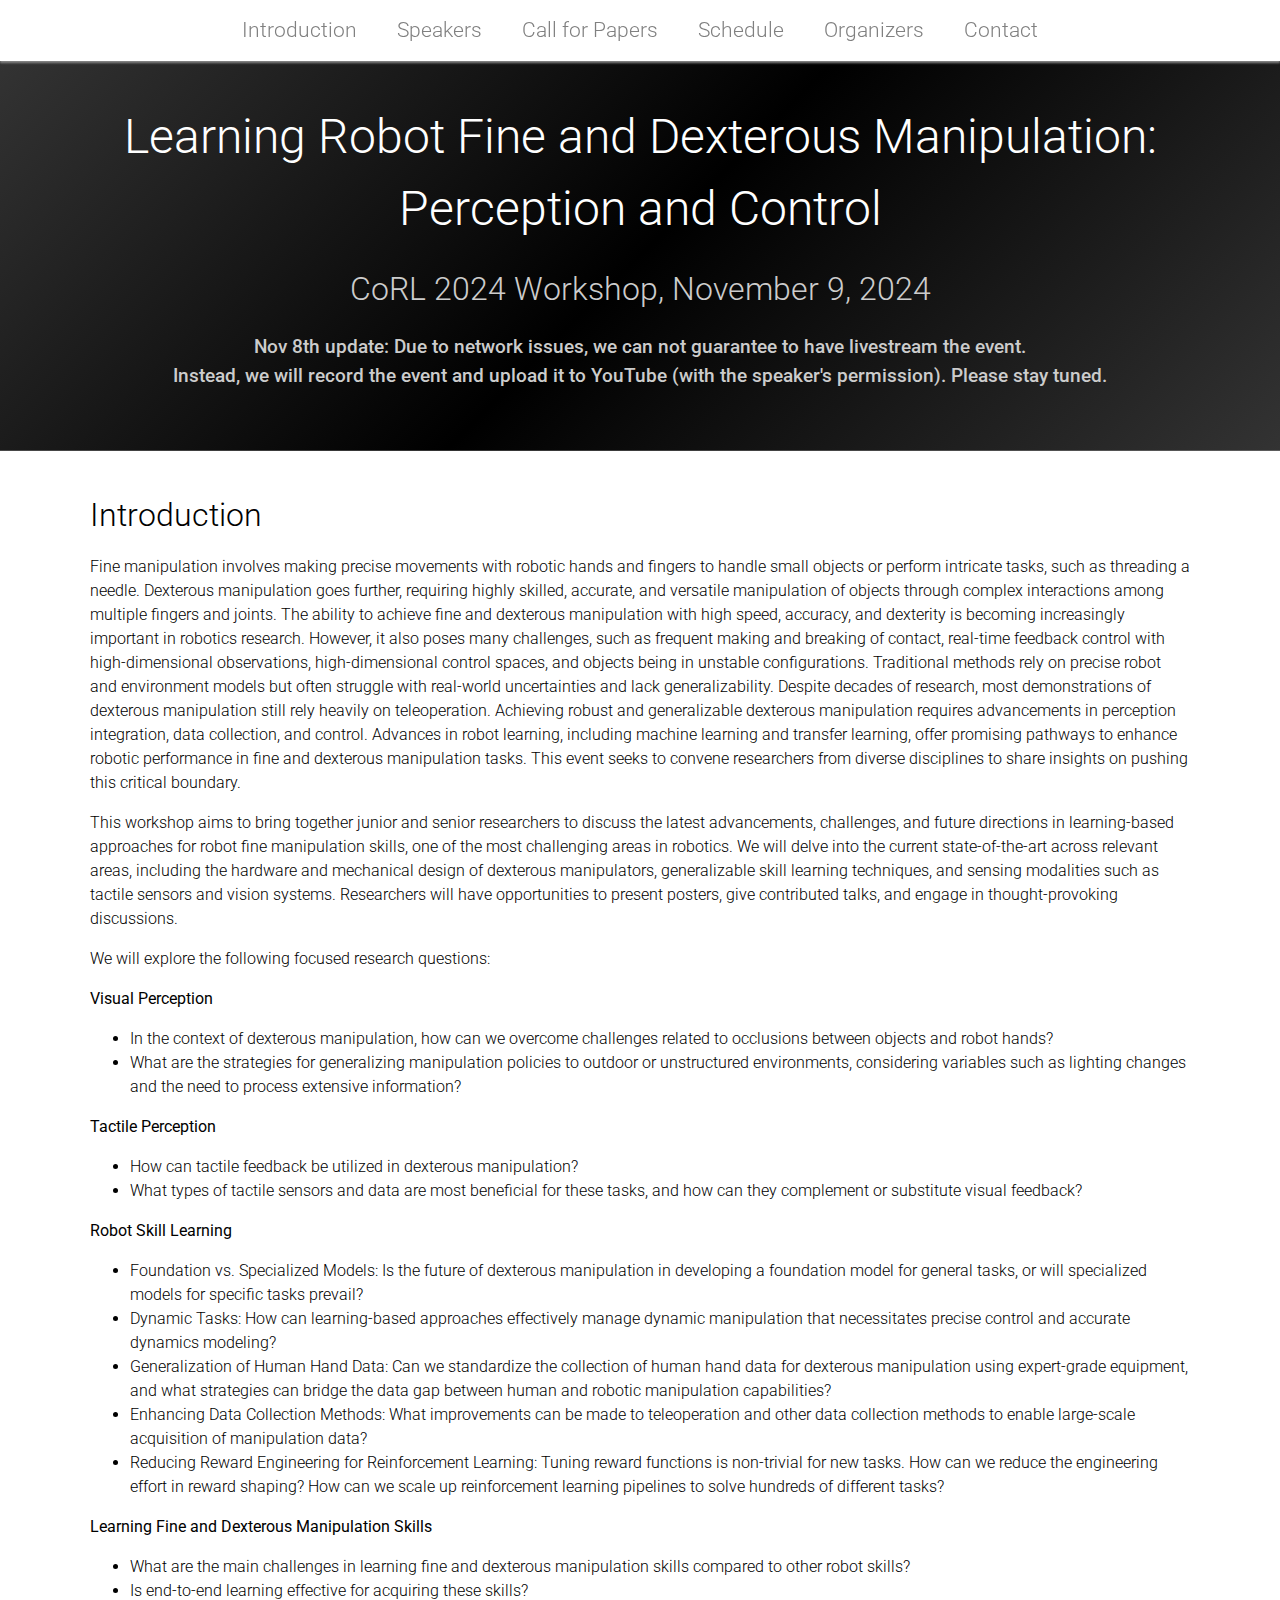
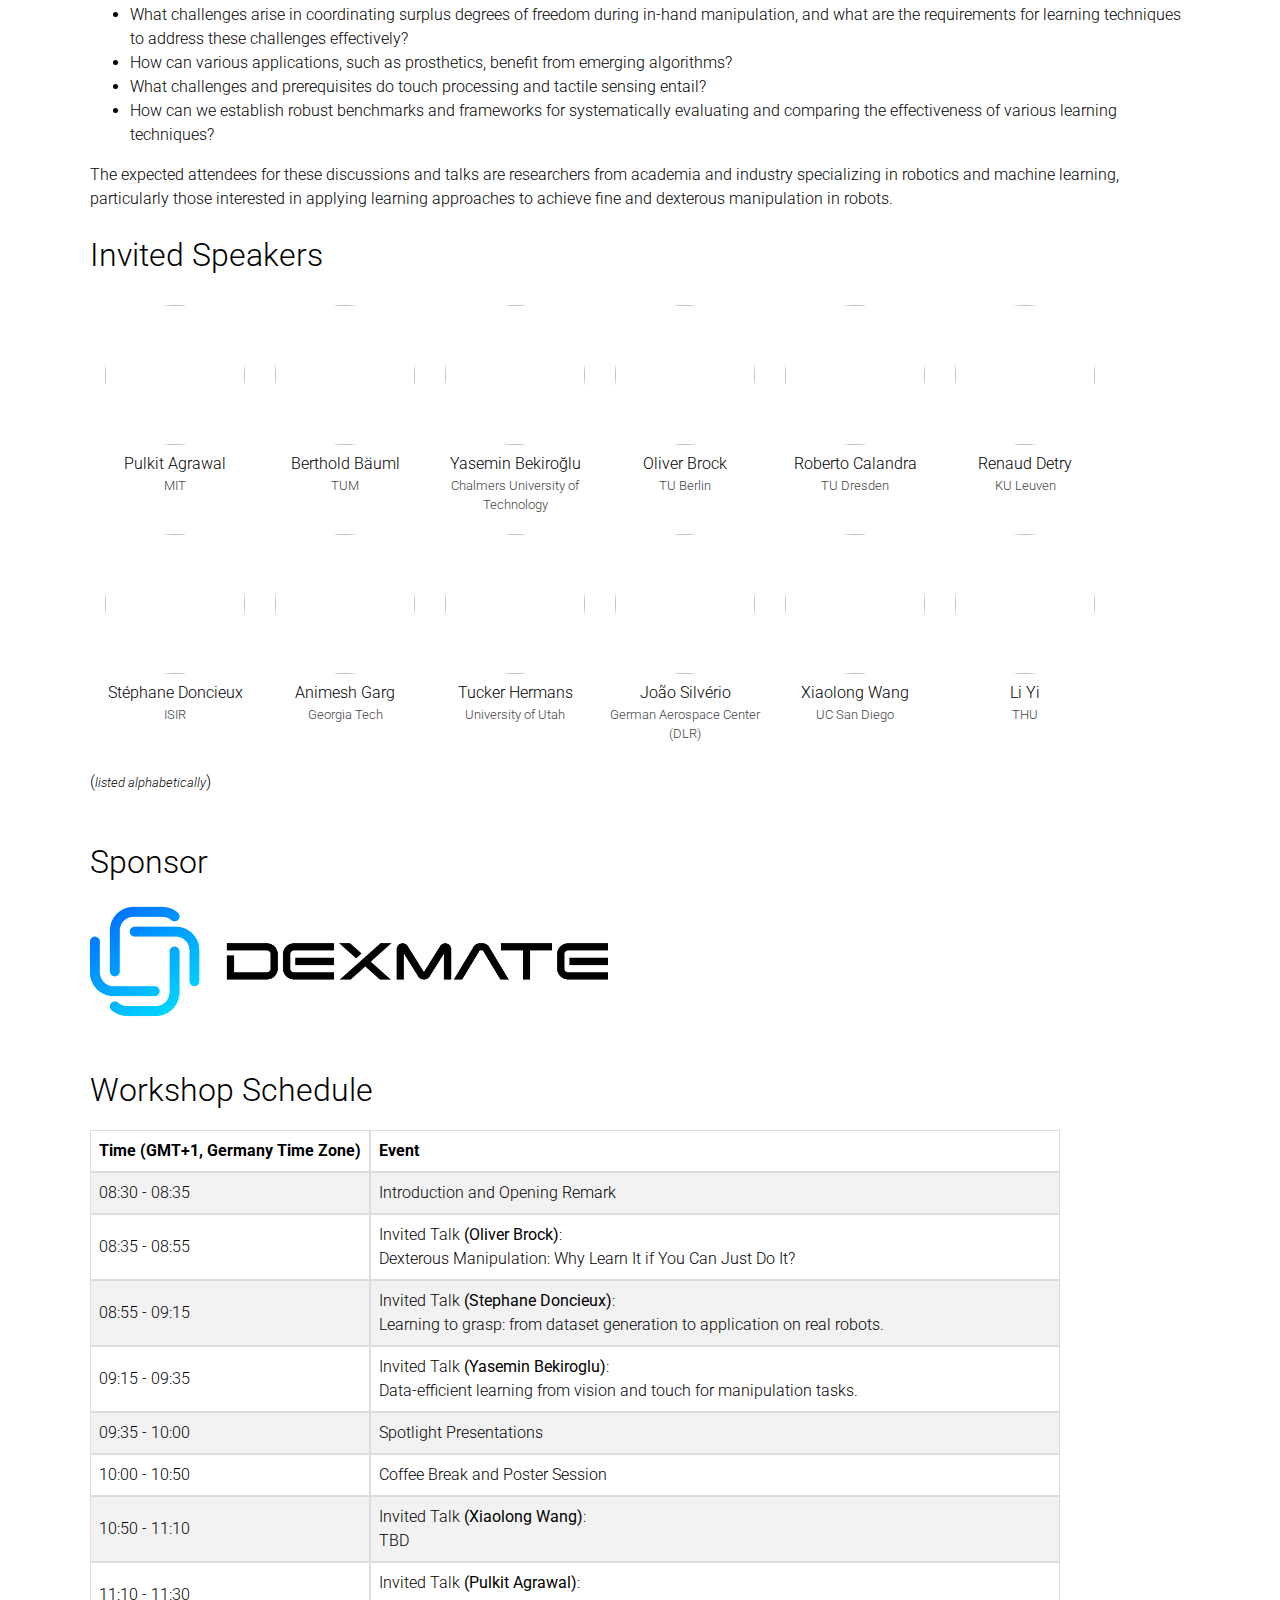
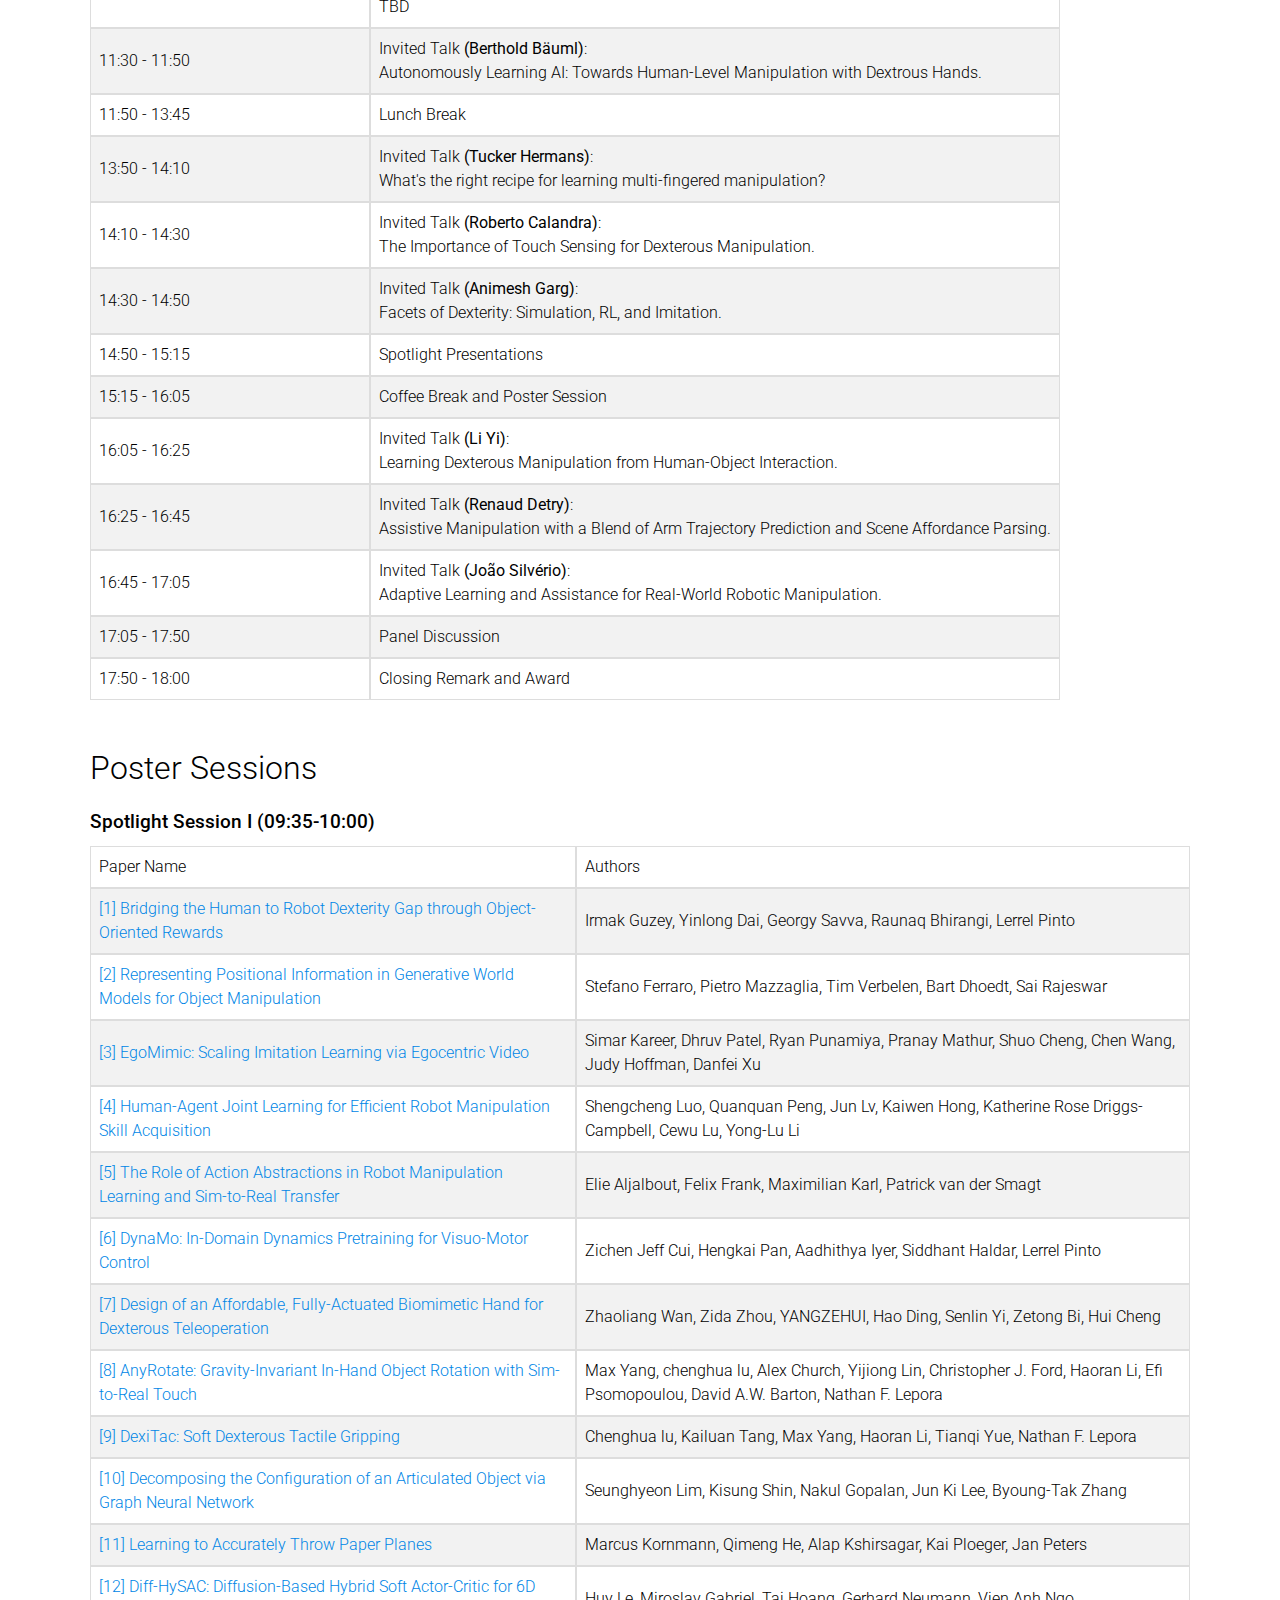
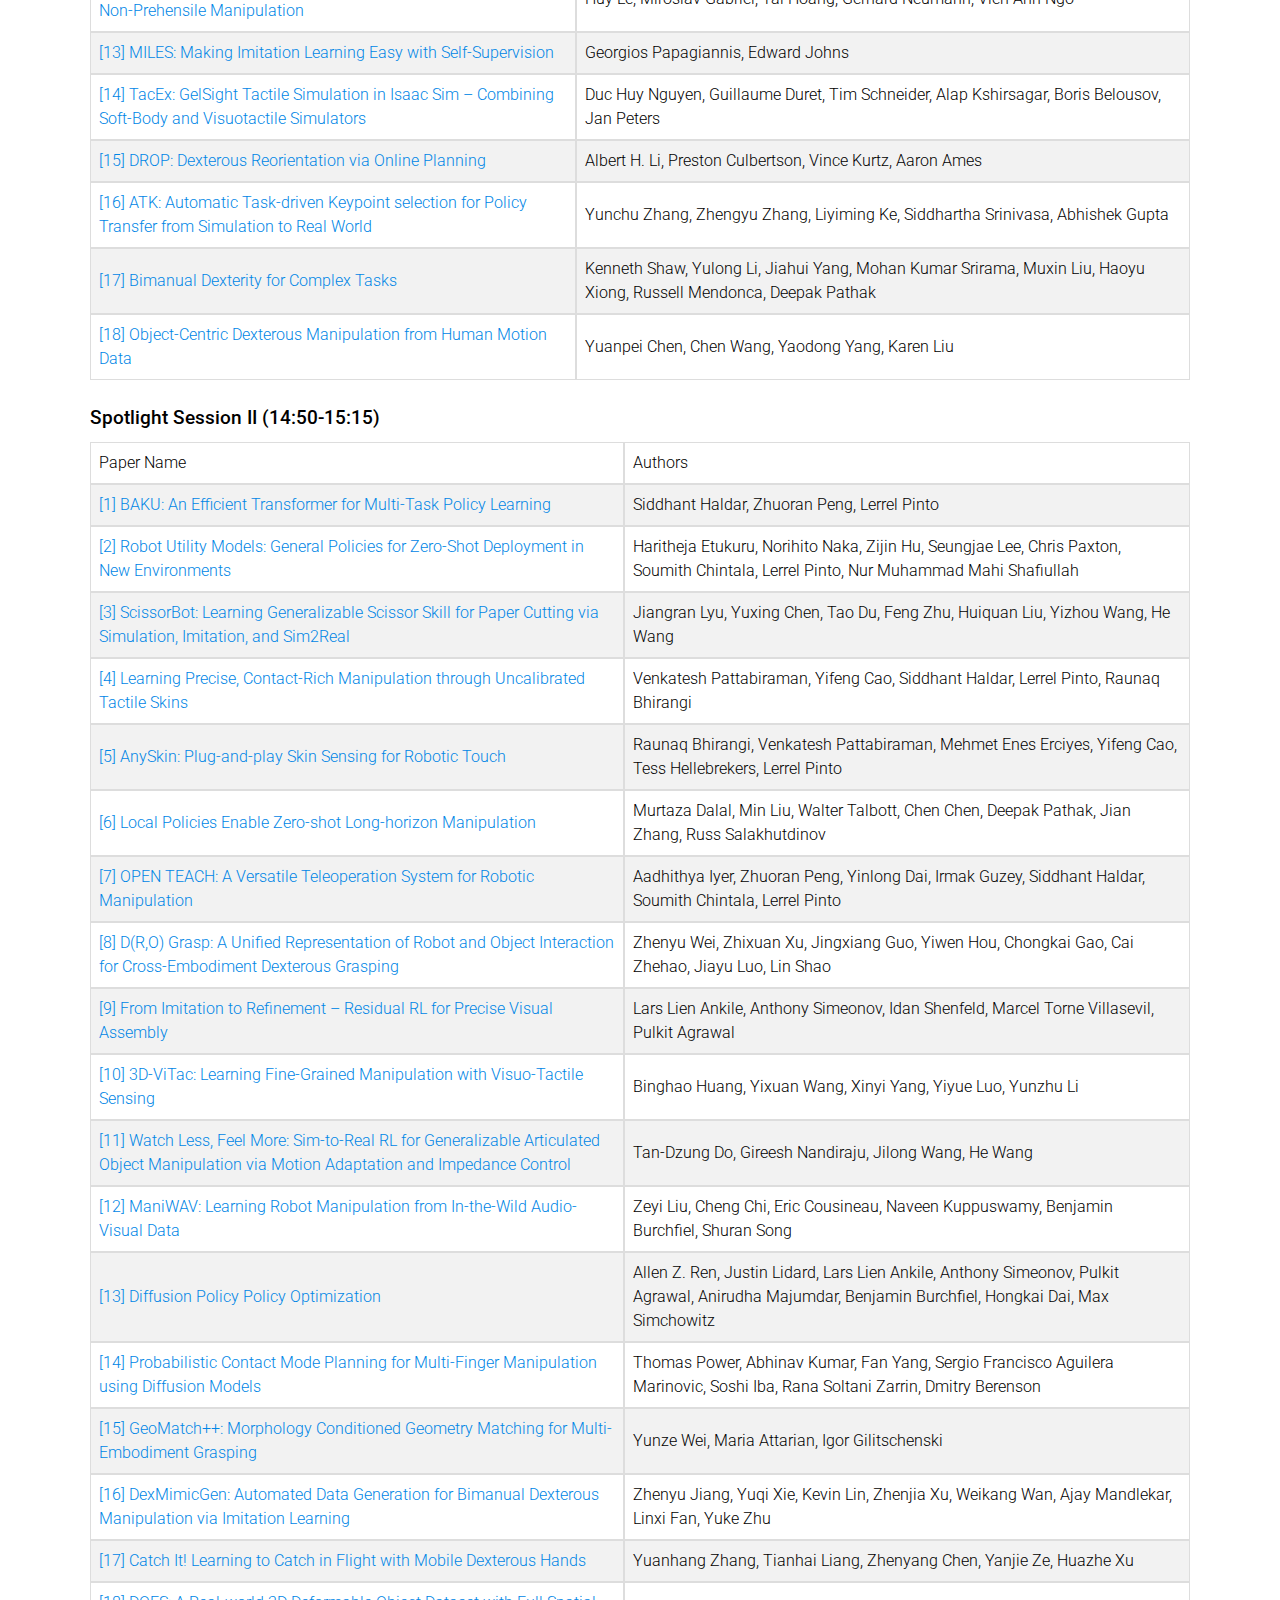
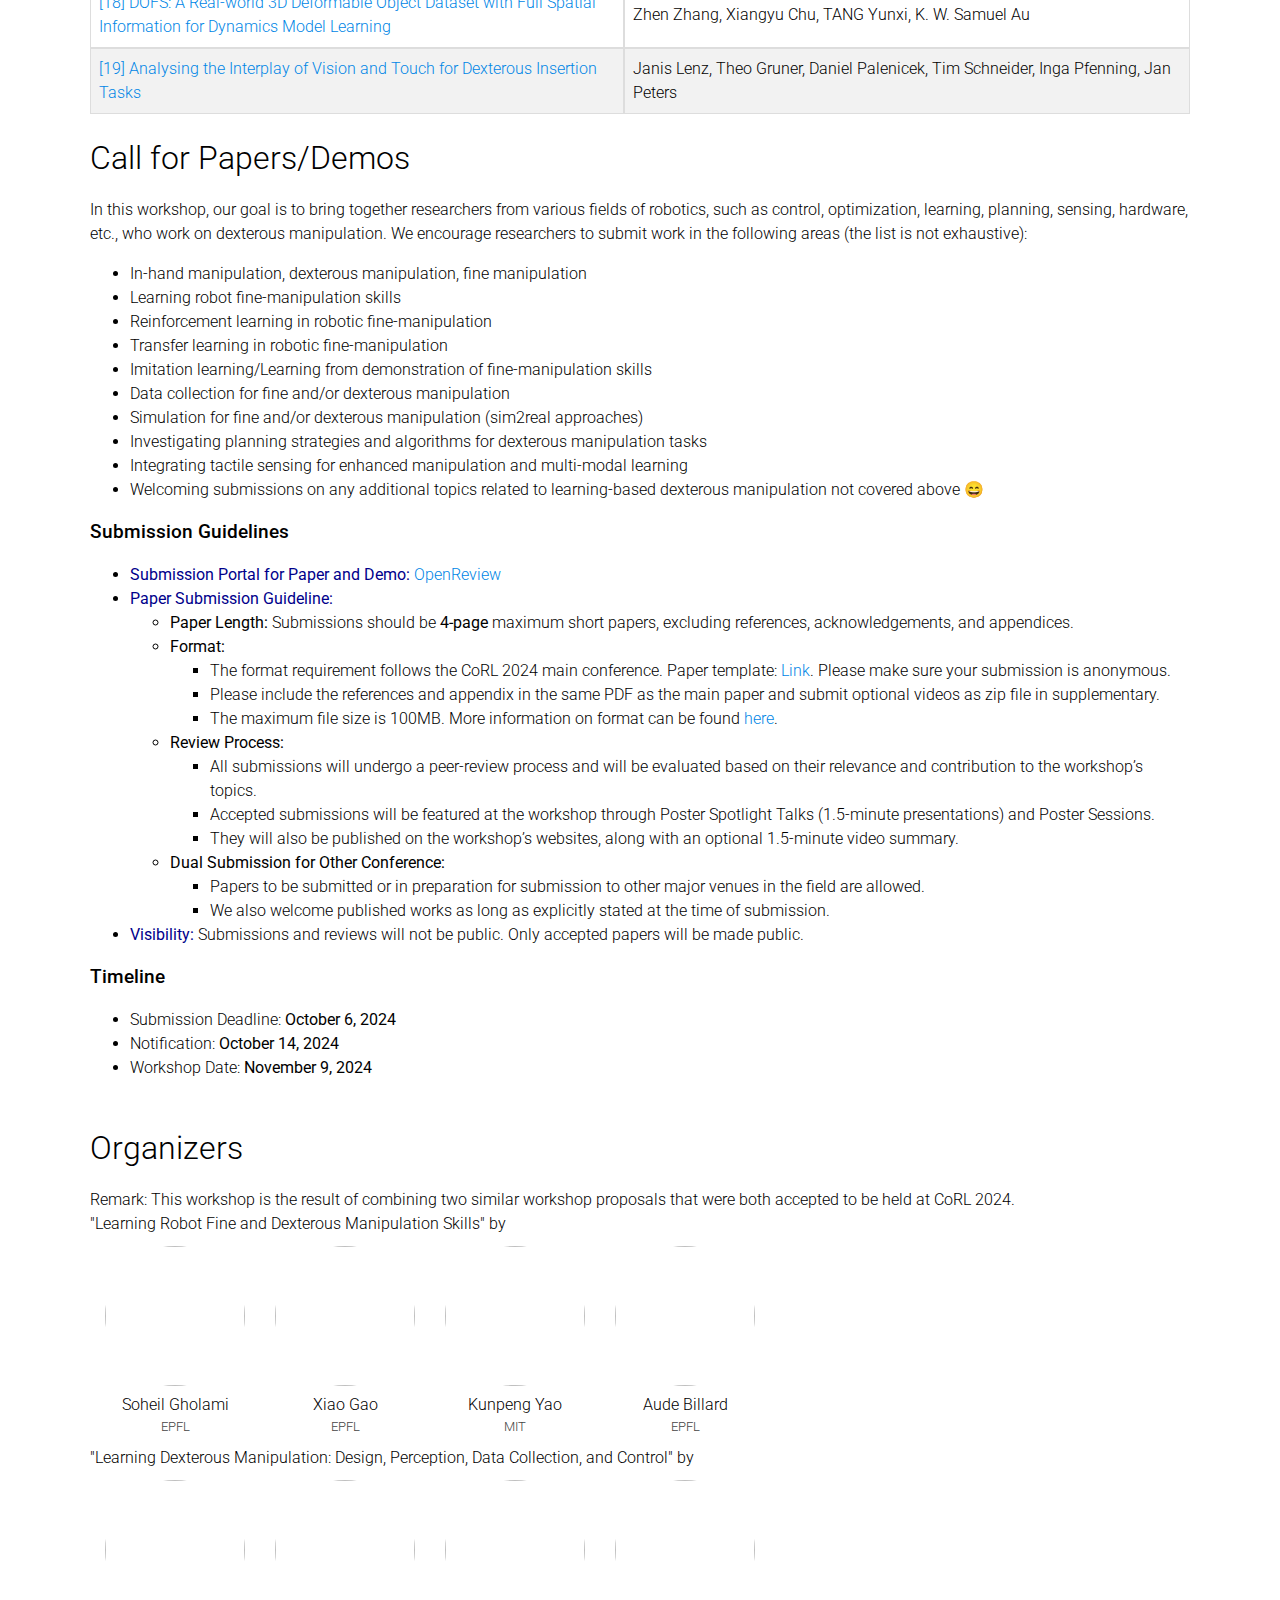
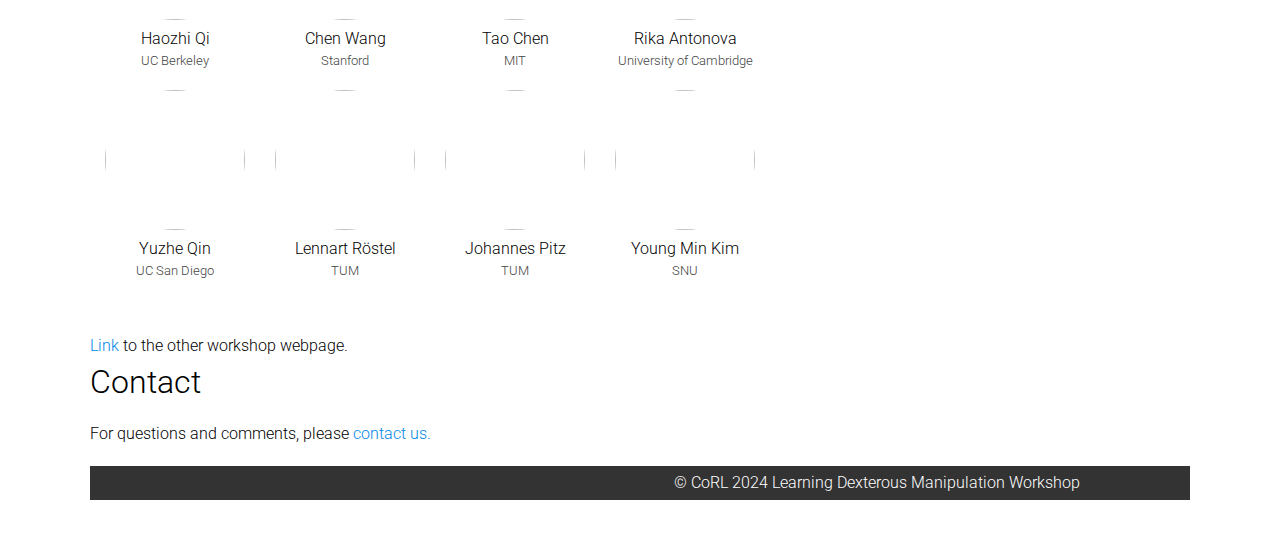
==== commit 5ca2b294: "[add] add sponsor" ====
--- a/corl2024/index.html
+++ b/corl2024/index.html
@@ -161,6 +161,16 @@
 
     </div>
     <p> (<small><i>listed alphabetically</i></small>) </p>
+  </div>
+
+  <br>
+
+  <div class="section" id="sponsor">
+    <h2>Sponsor</h2>
+    <div>
+      <img src="images/dexmate.png" style="display: block; height: 120px " alt="DEXMATE">
+      <!-- <b>Dexmate is hiring!</b> -->
+    </div>
   </div>
 
   <br>
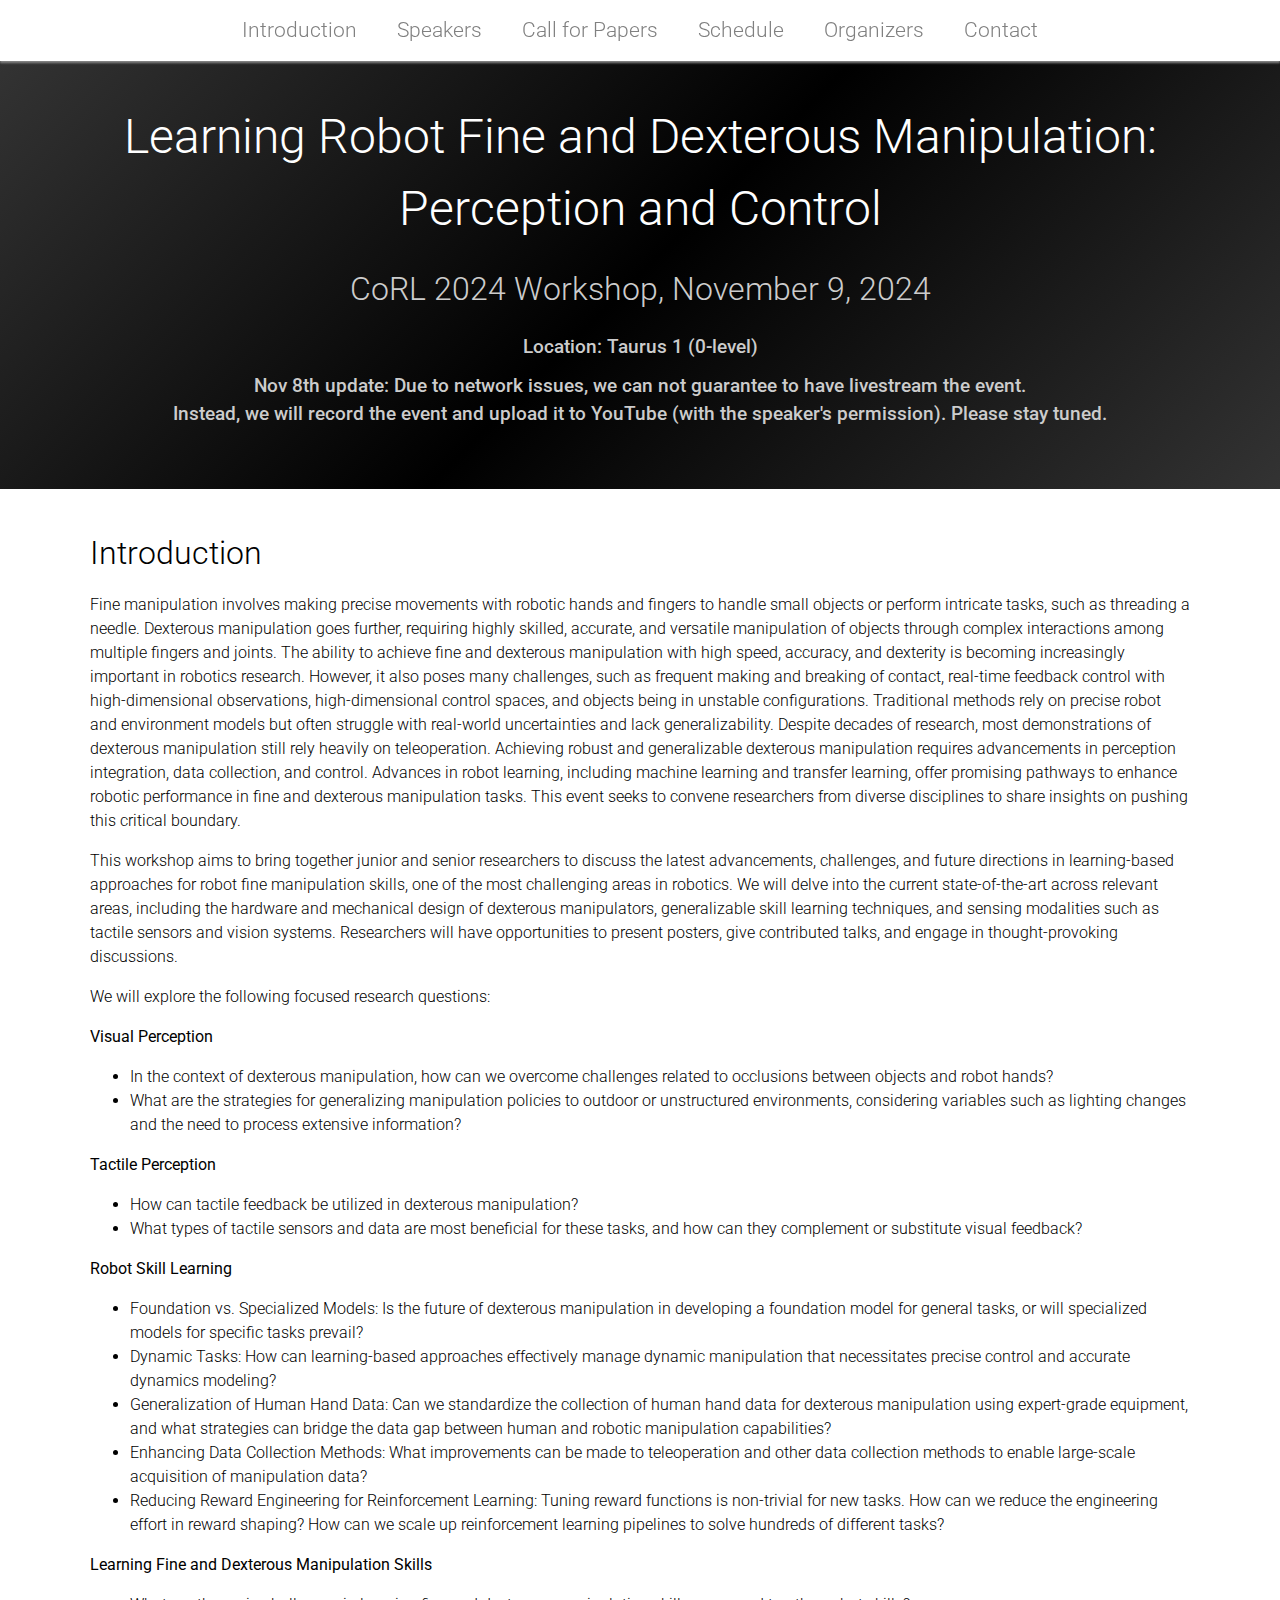
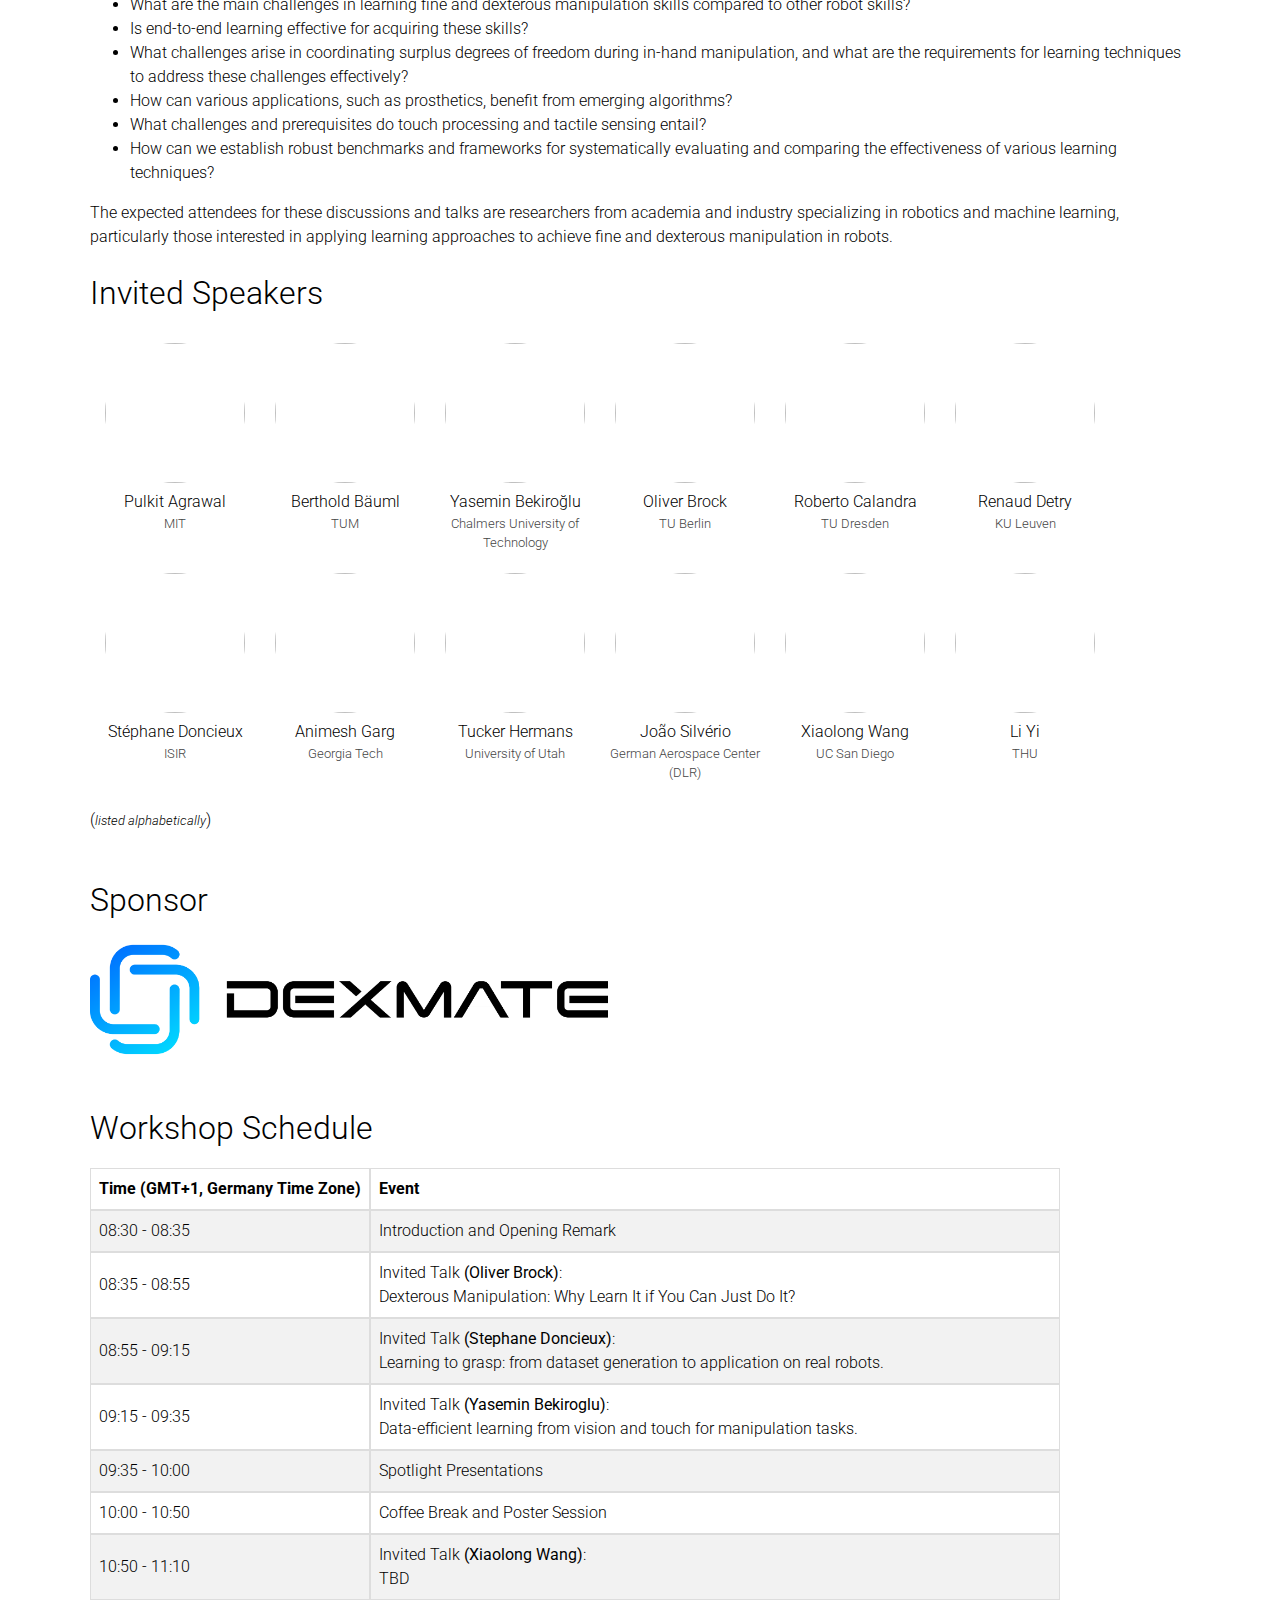
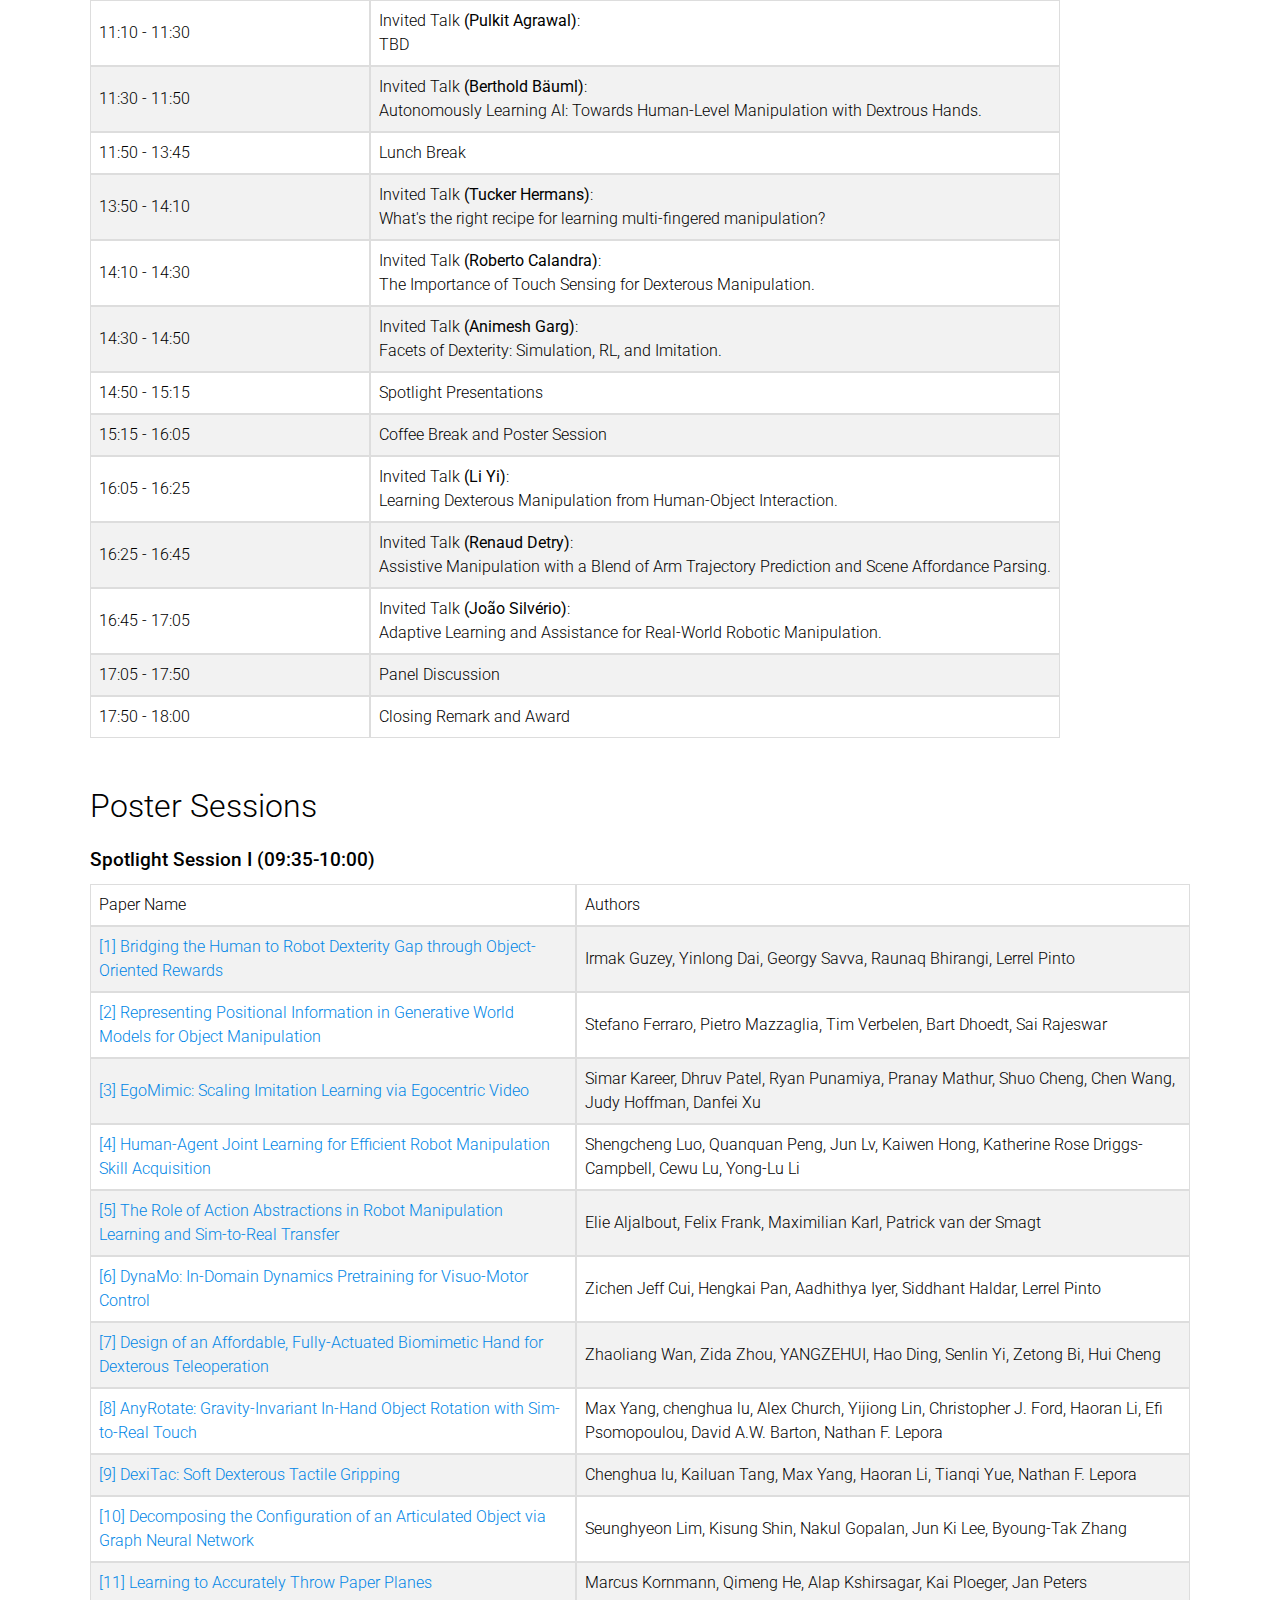
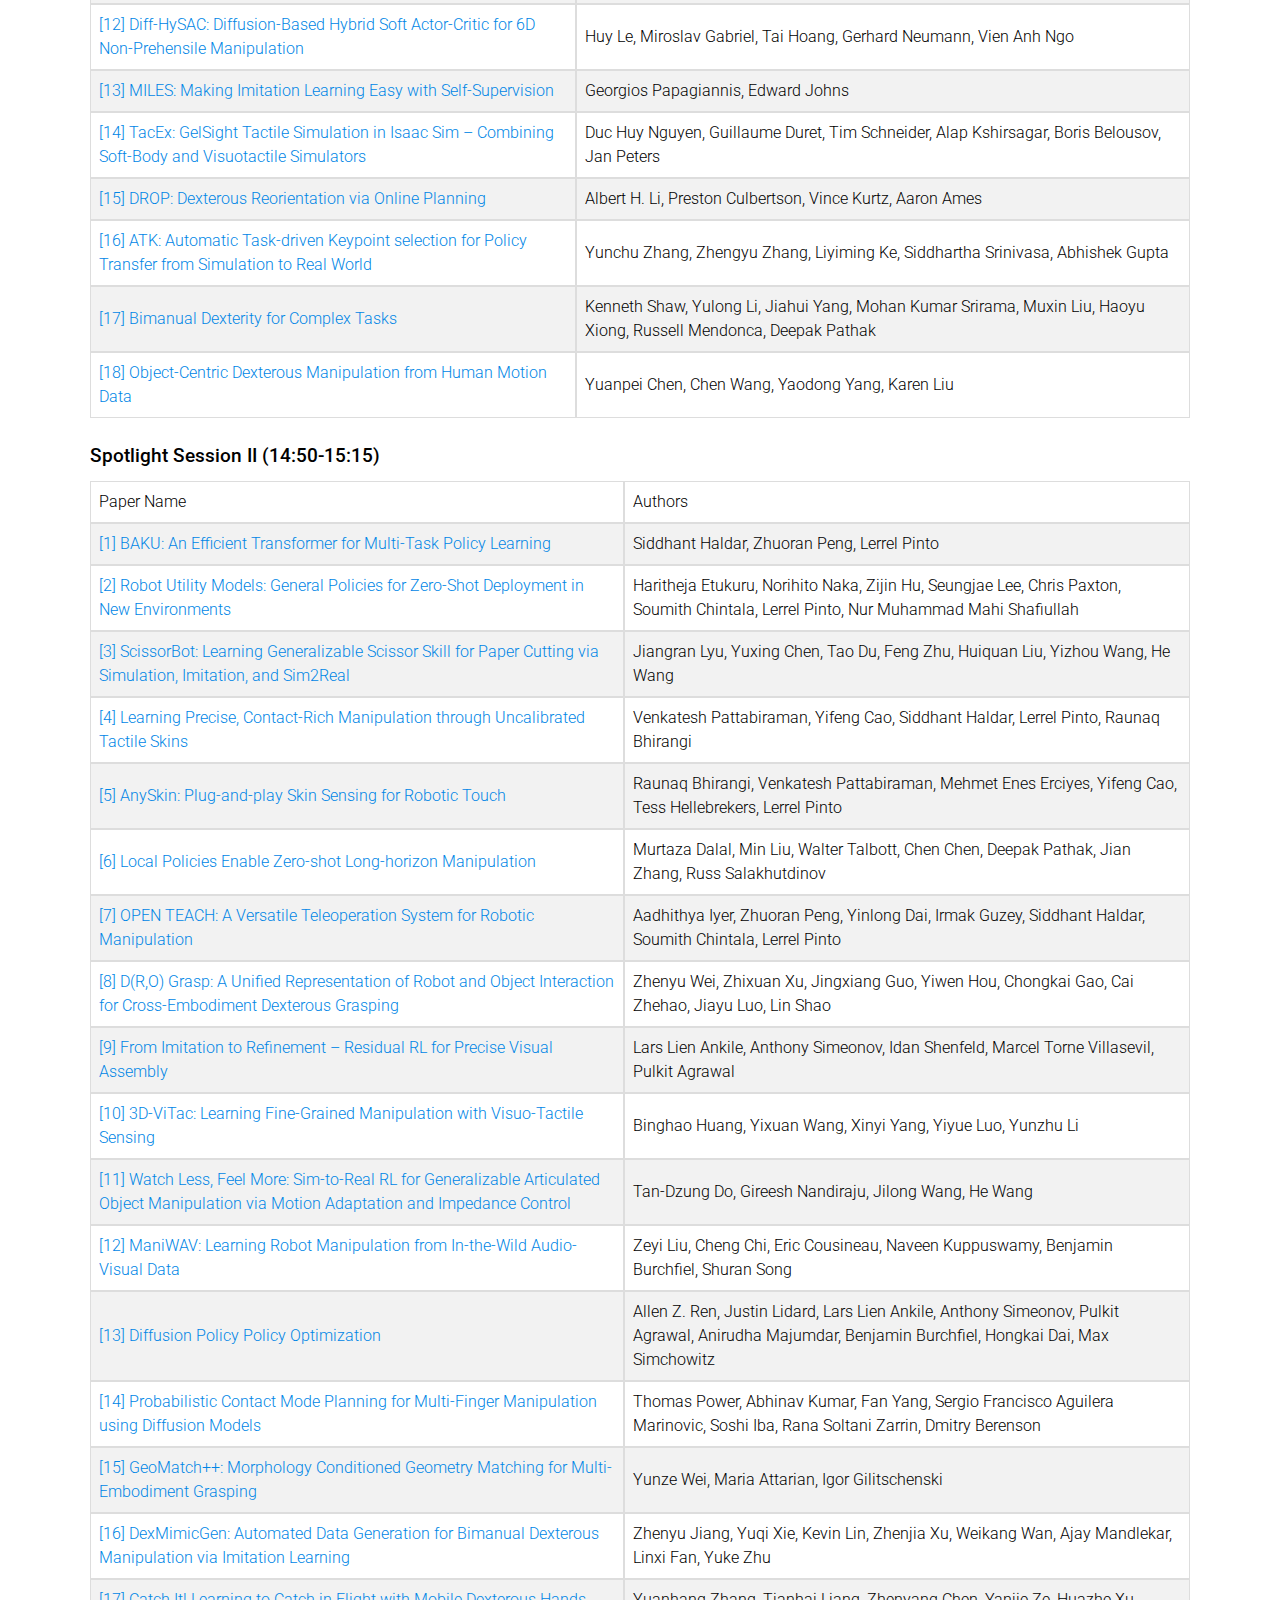
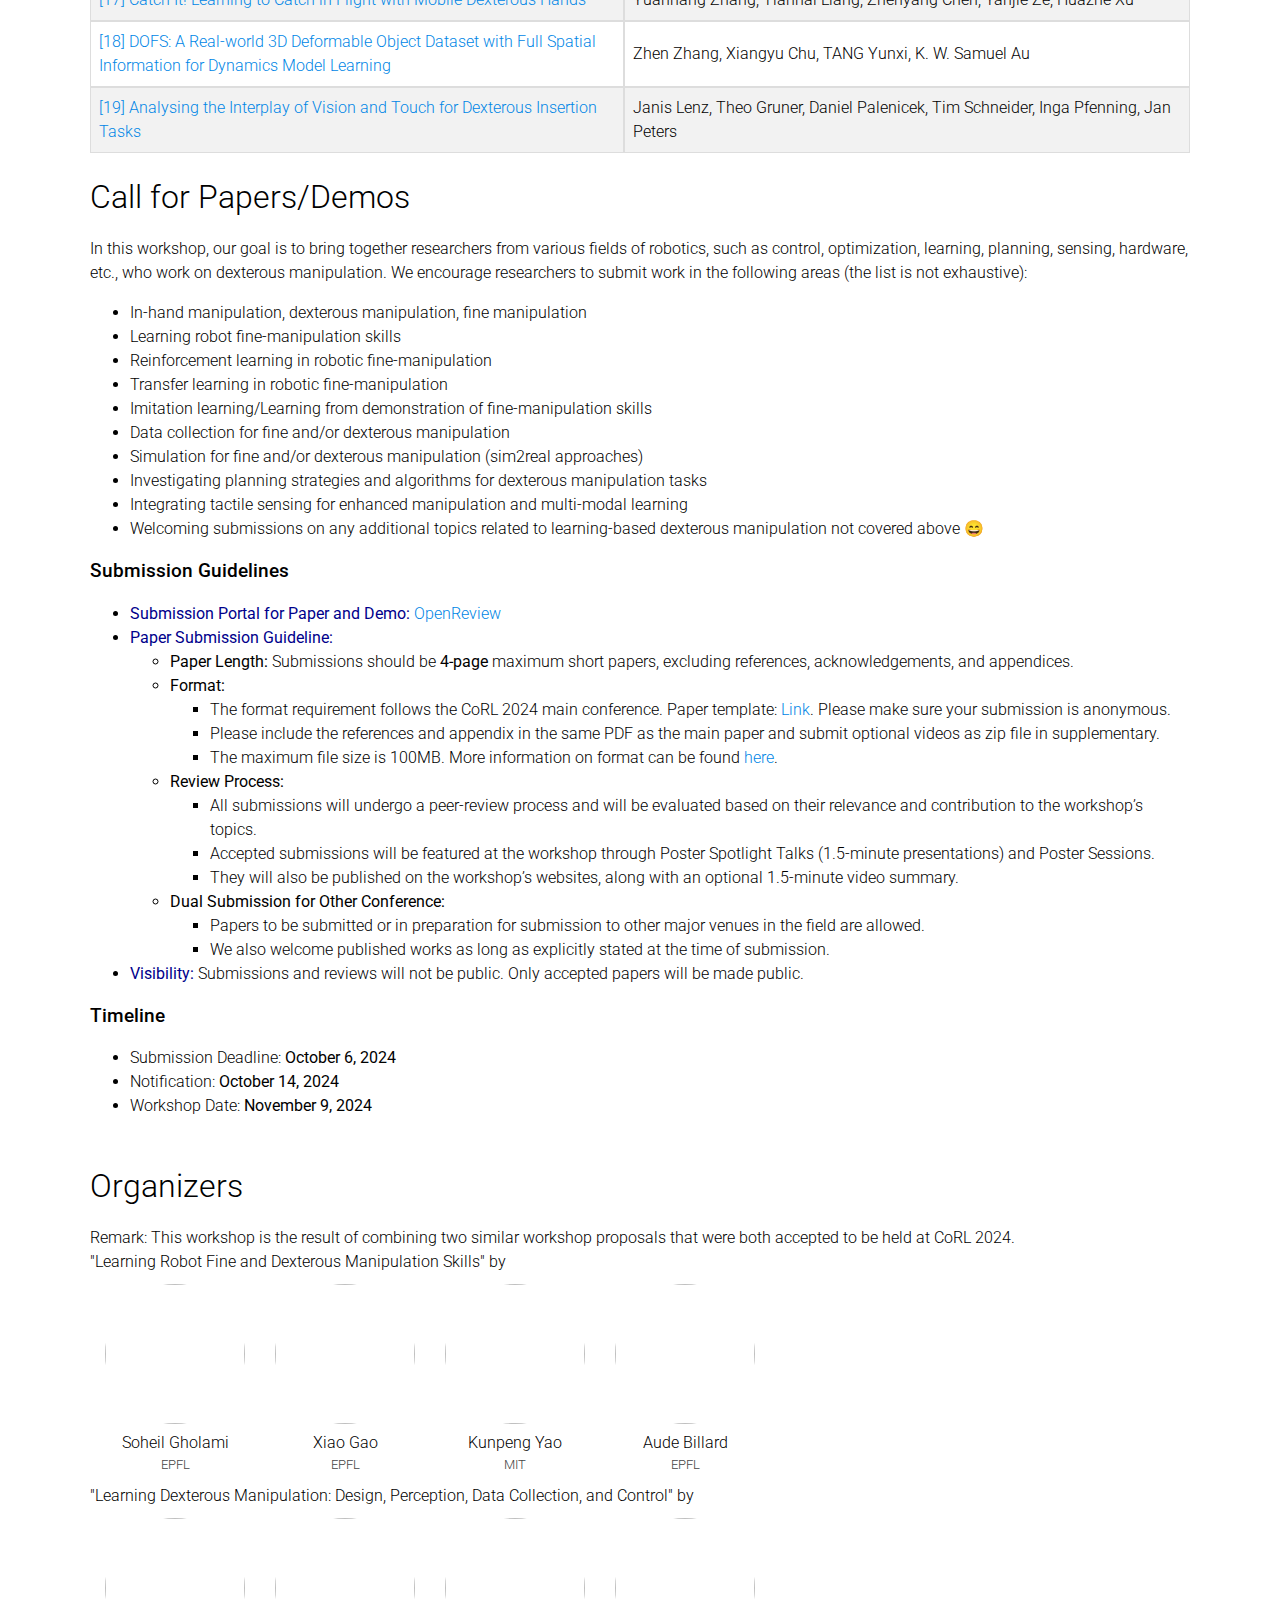
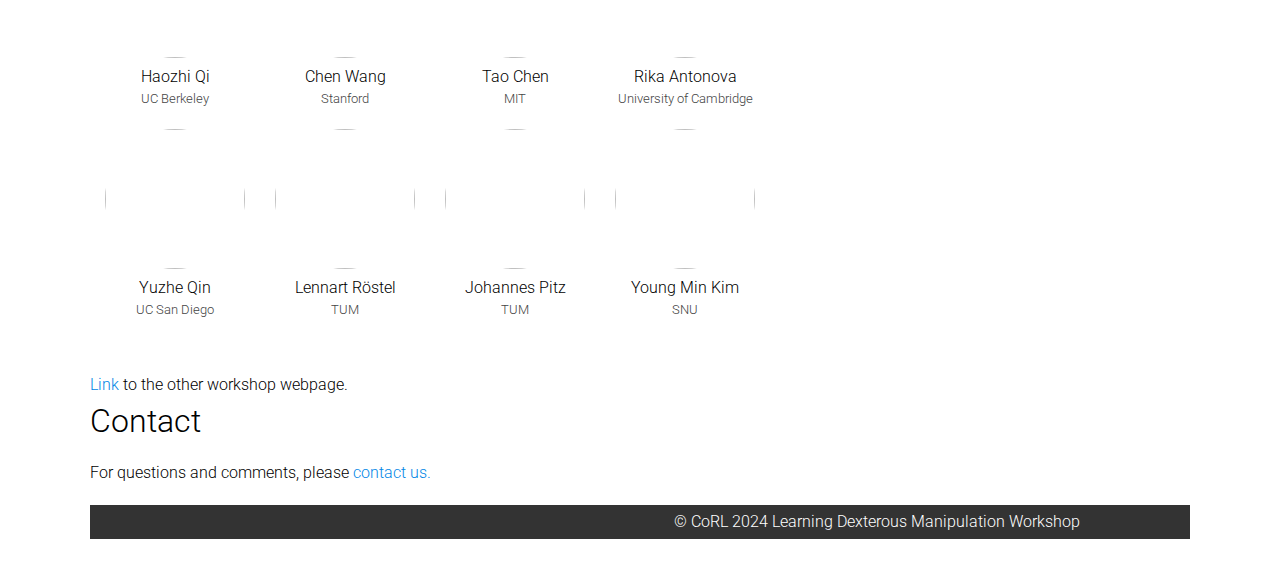
==== commit e2636253: "location" ====
--- a/corl2024/index.html
+++ b/corl2024/index.html
@@ -32,6 +32,7 @@
       CoRL 2024 Workshop, November 9, 2024
     </div>
     <div style="color: #ccc; margin: 20px">
+      <h3> Location: Taurus 1 (0-level) <br></h3>
       <h3> Nov 8th update: Due to network issues, we can not guarantee to have livestream the event. <br> Instead, we will record the event and upload it to YouTube (with the speaker's permission). Please stay tuned. </h3>
     </div>
   </div>
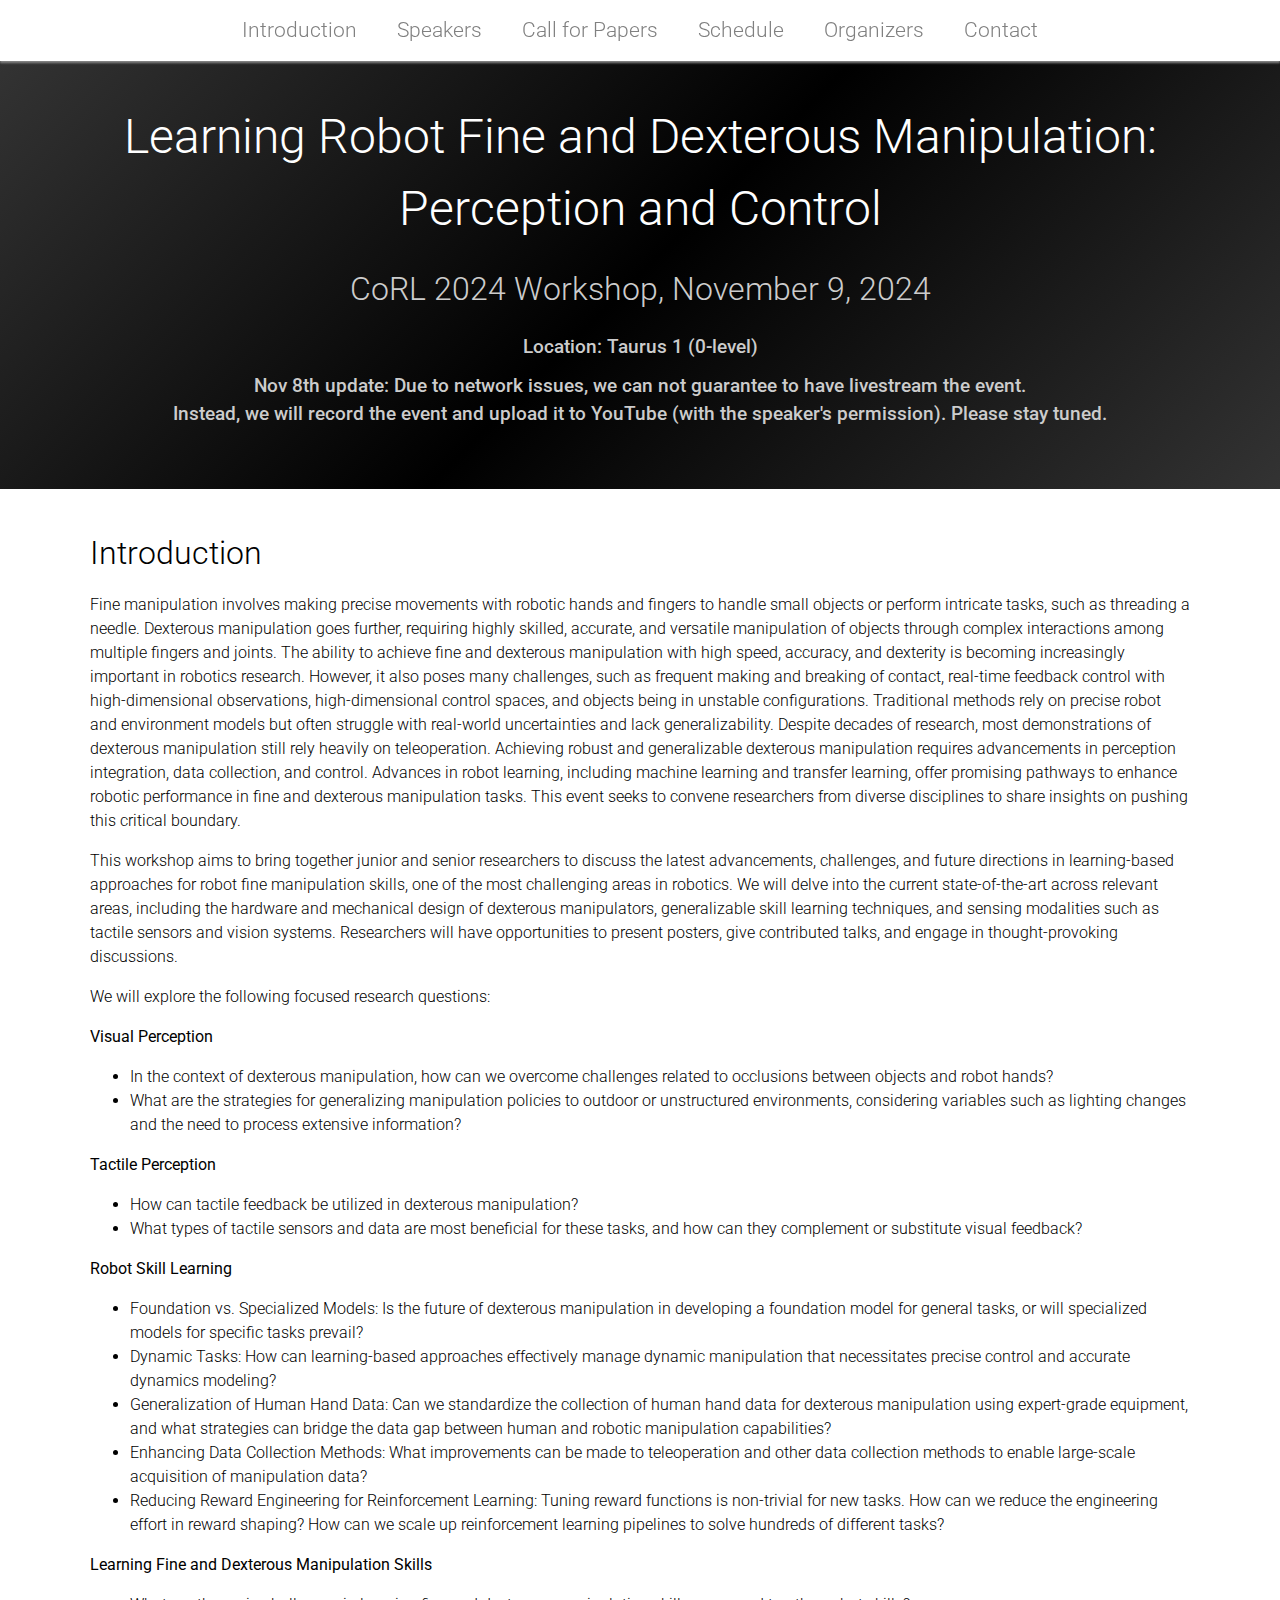
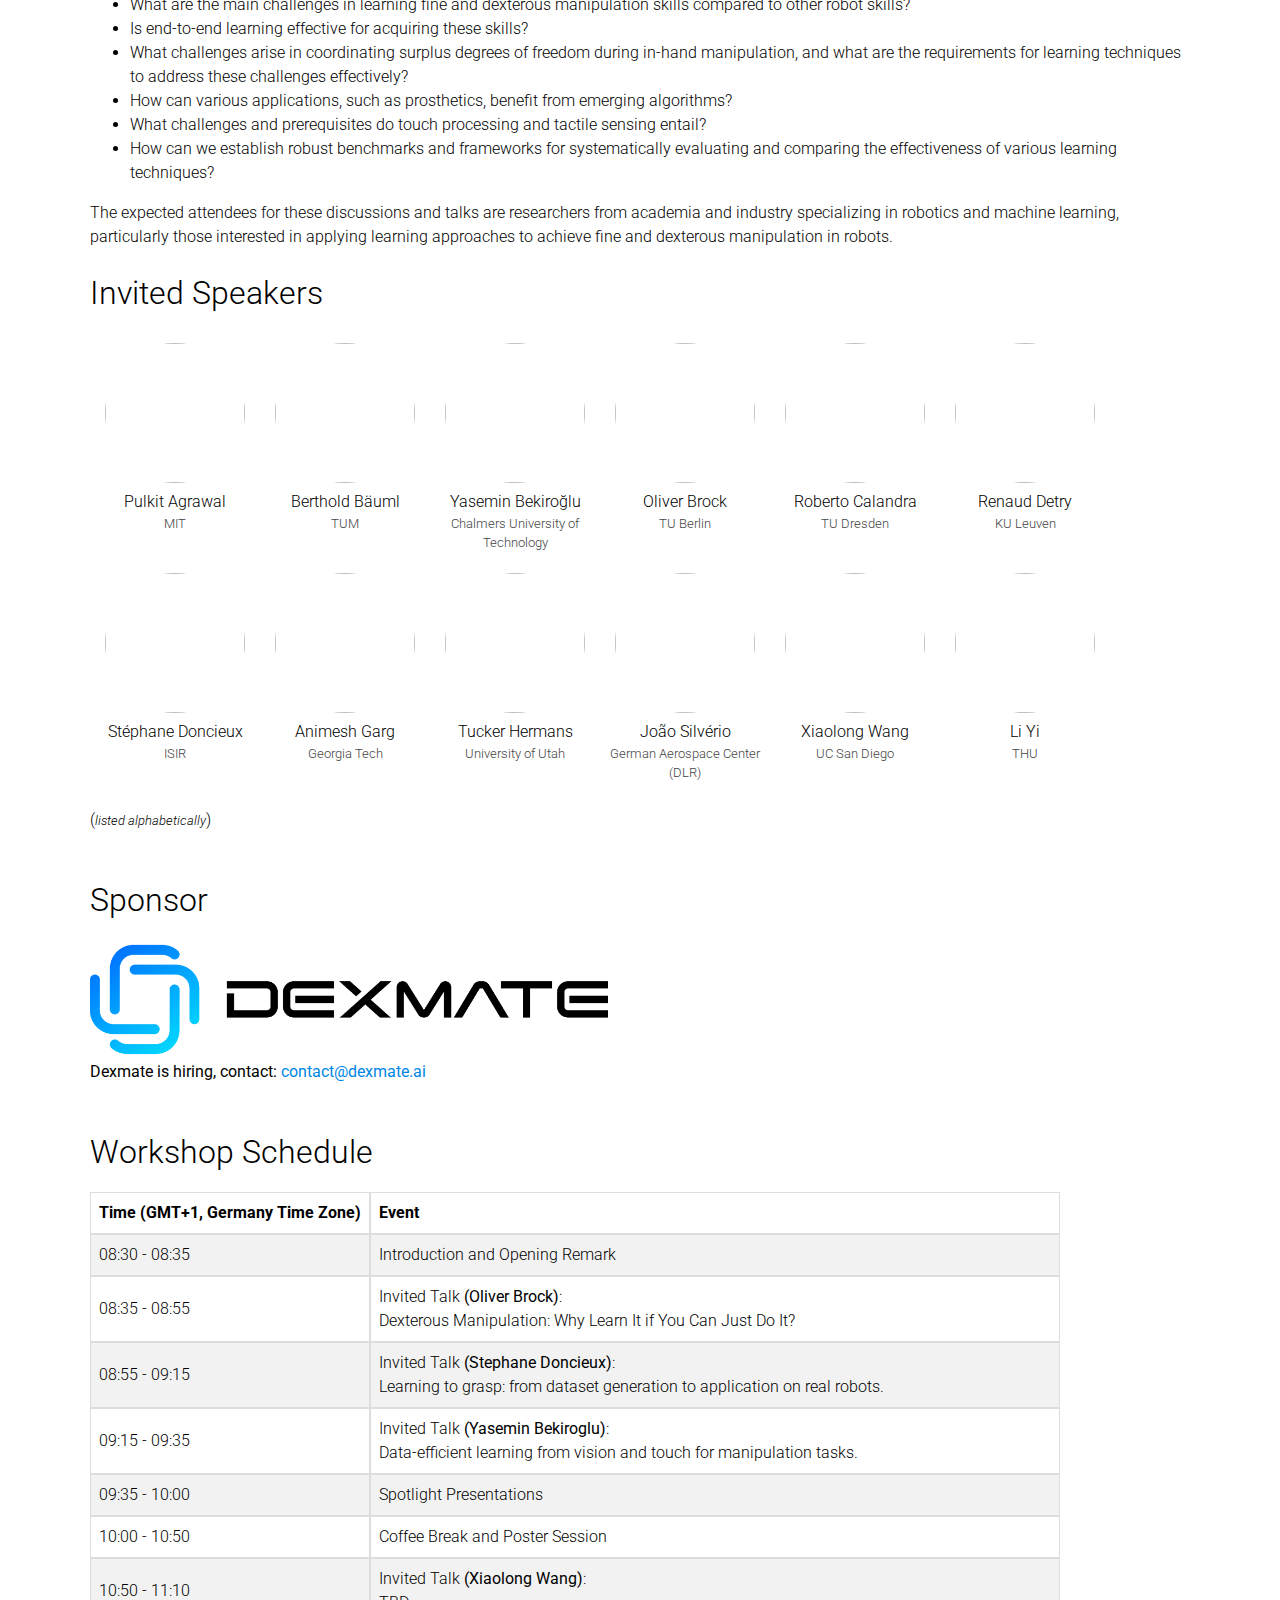
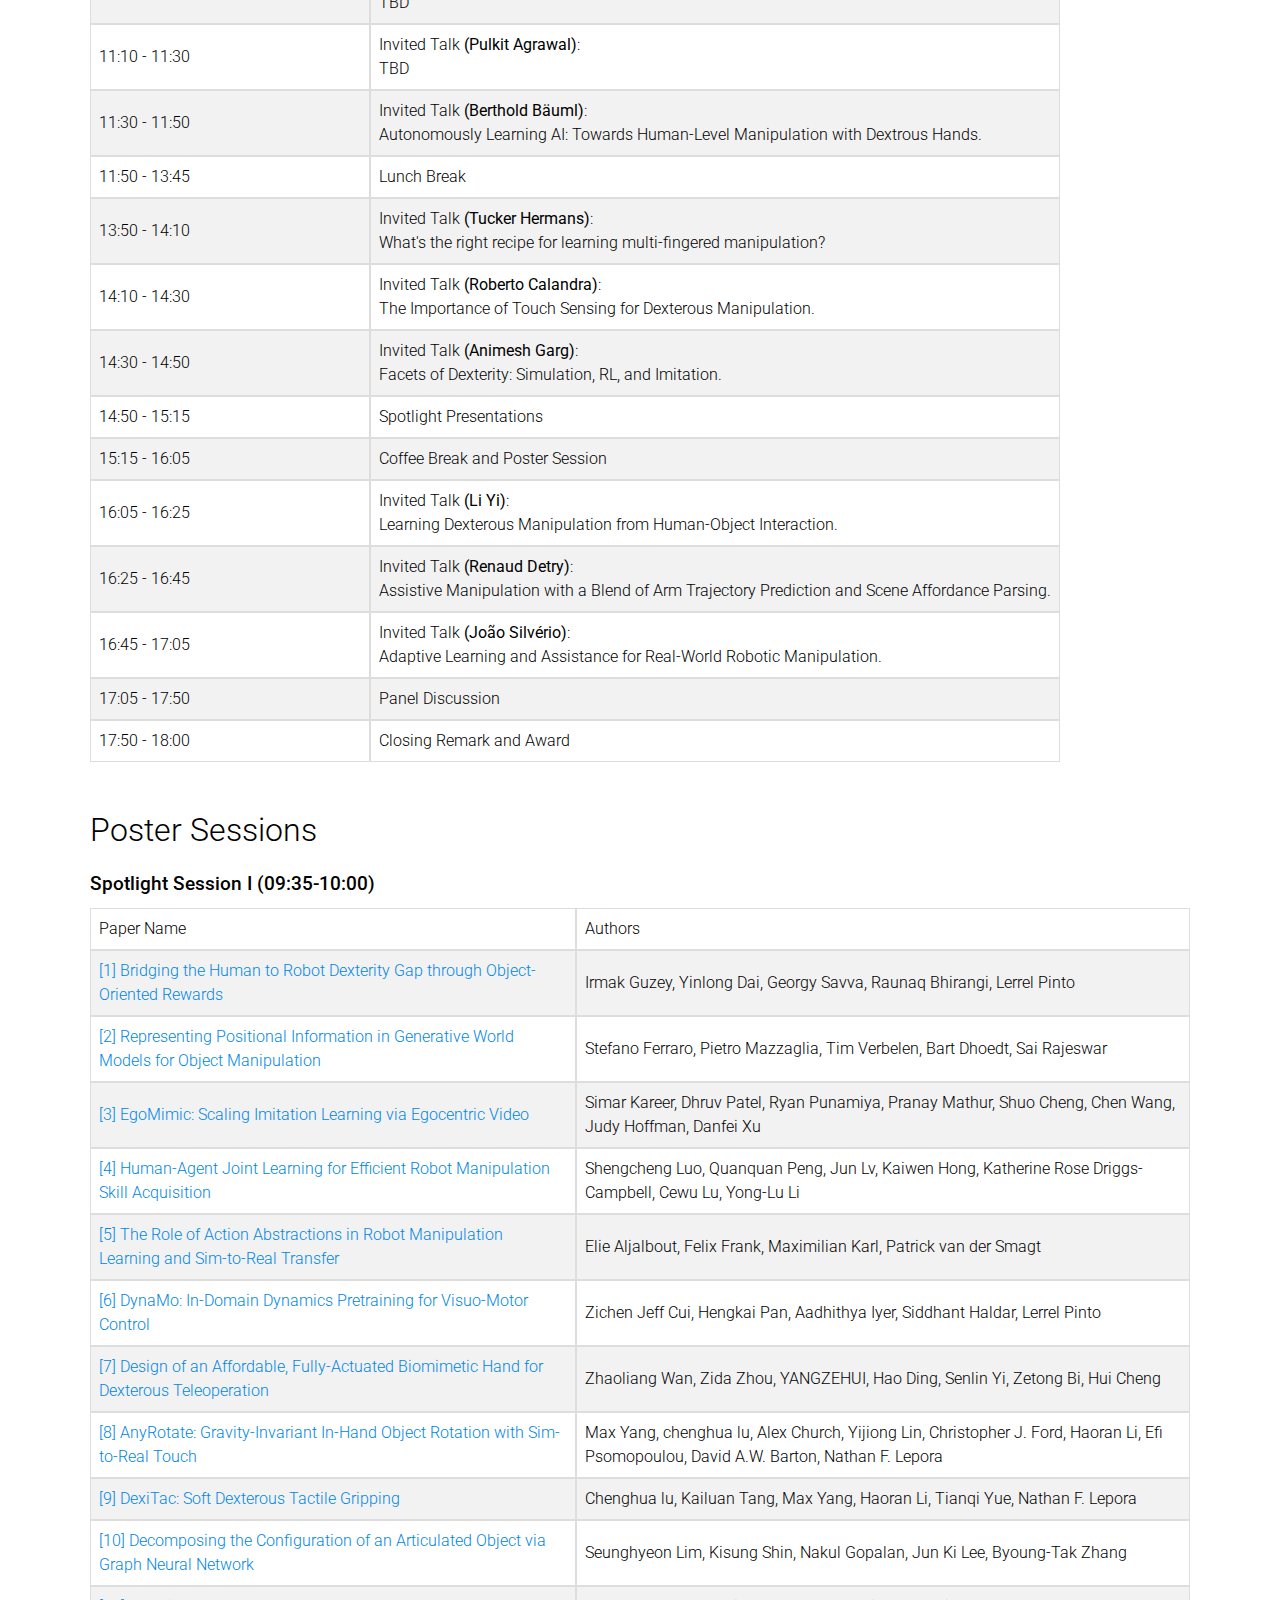
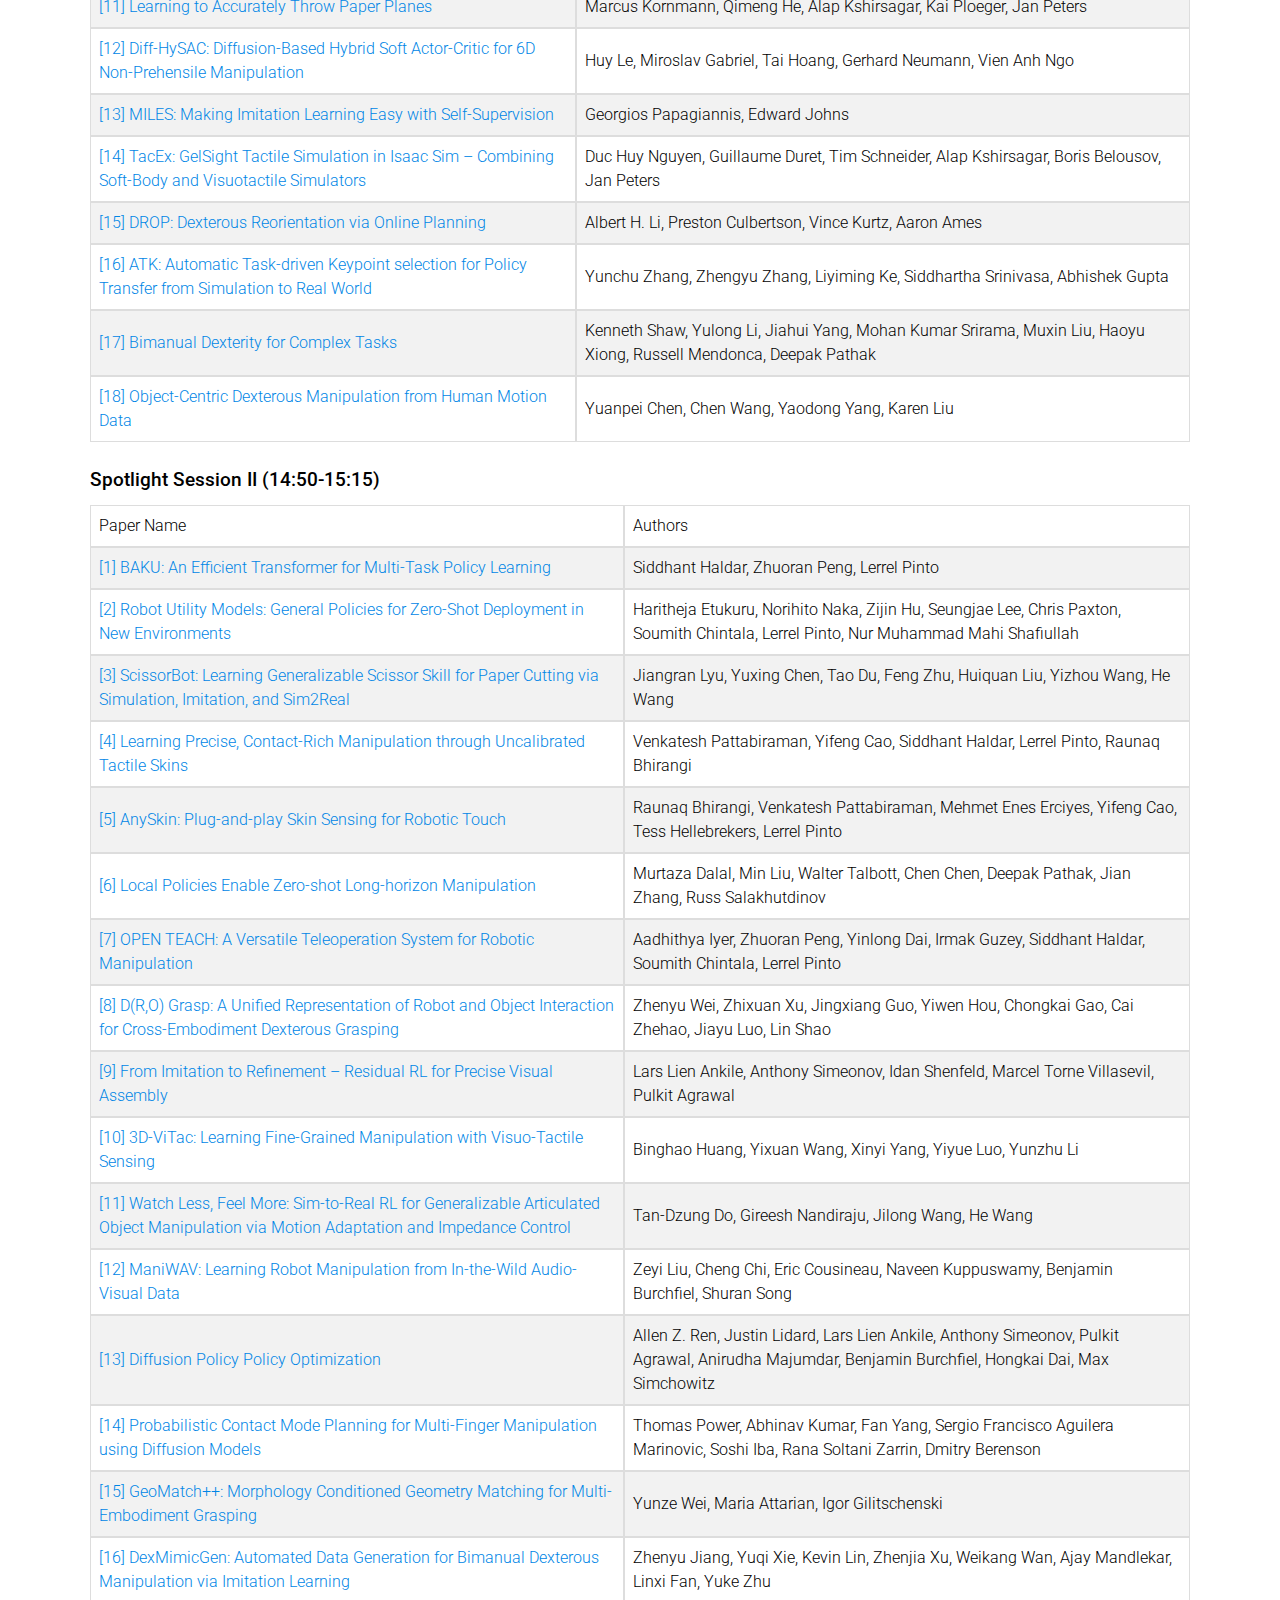
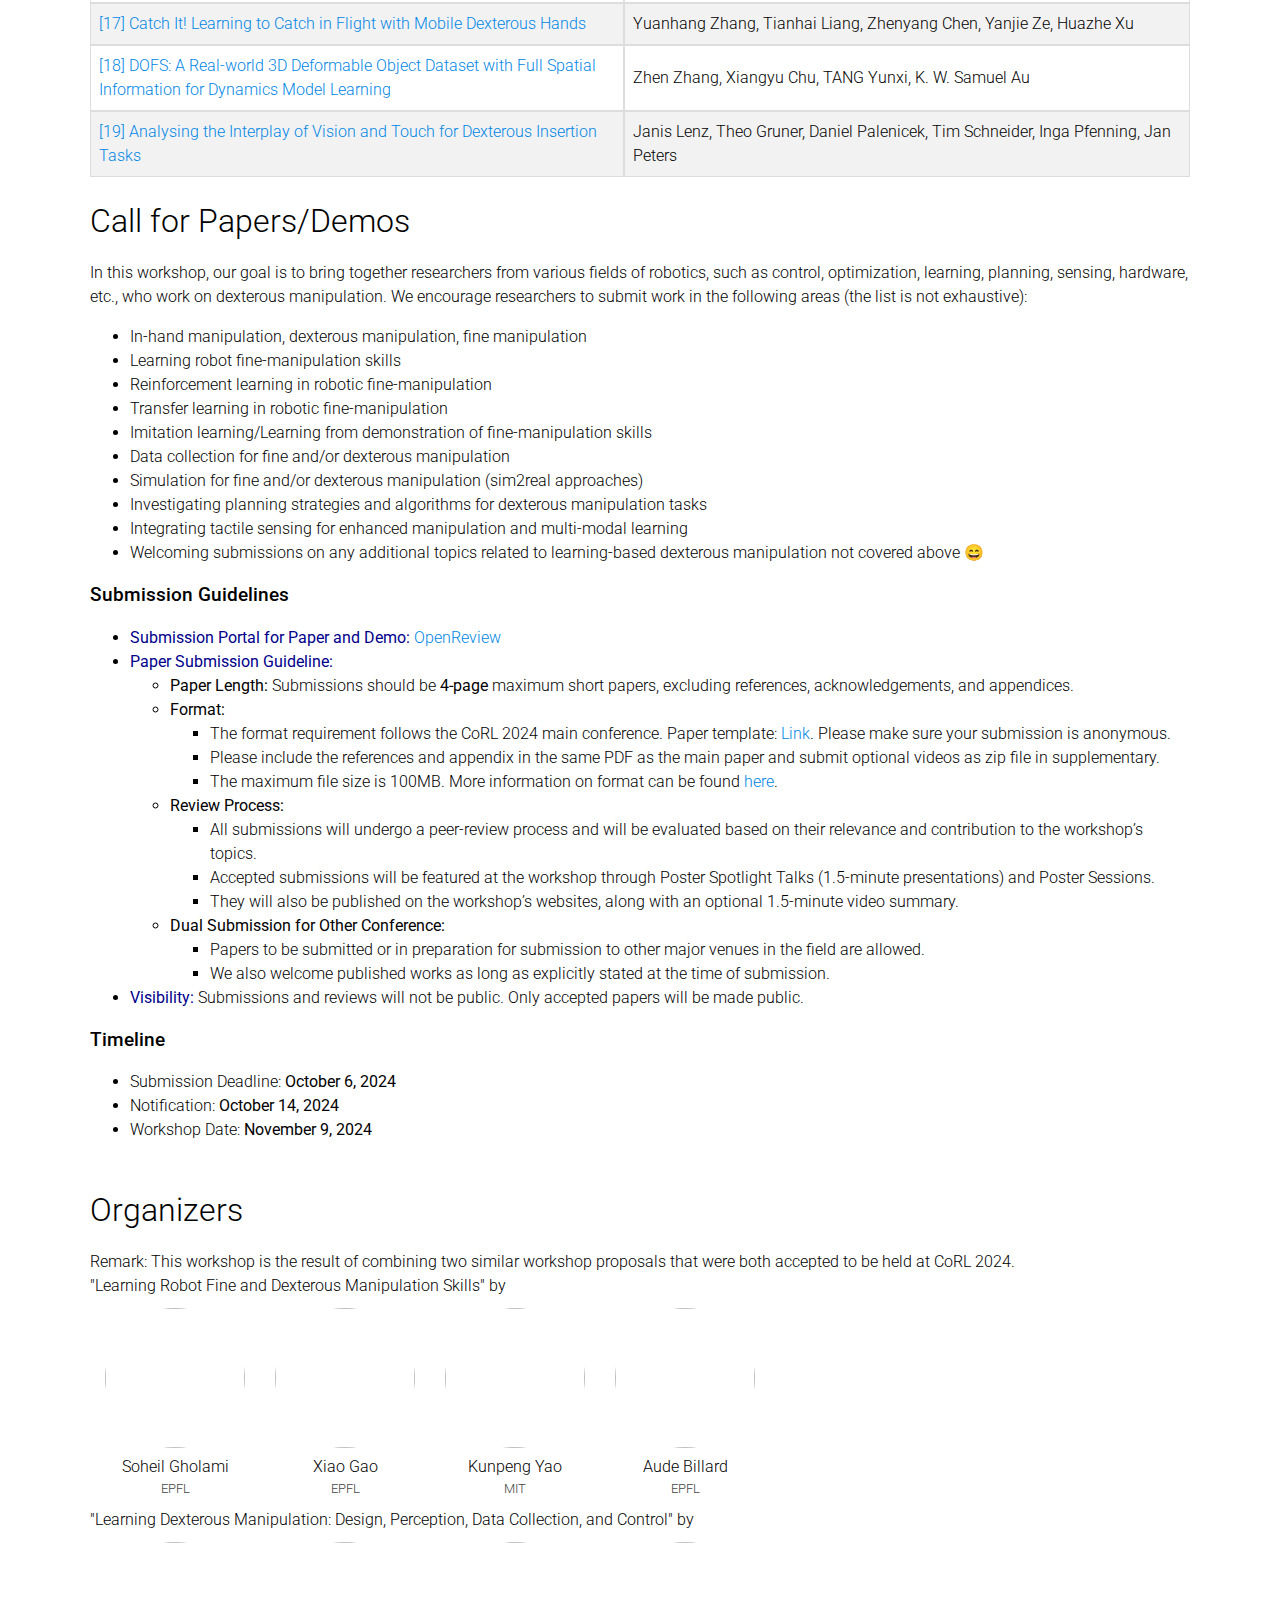
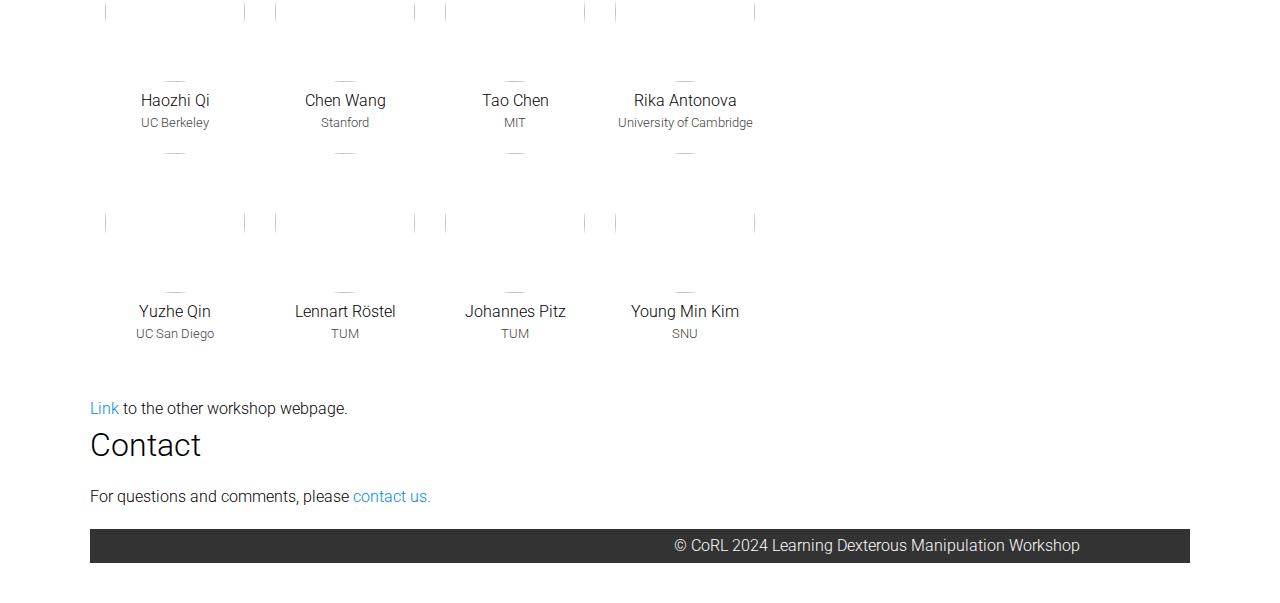
==== commit fbfe6fcc: "[update] update sponsor" ====
--- a/corl2024/index.html
+++ b/corl2024/index.html
@@ -170,7 +170,7 @@
     <h2>Sponsor</h2>
     <div>
       <img src="images/dexmate.png" style="display: block; height: 120px " alt="DEXMATE">
-      <!-- <b>Dexmate is hiring!</b> -->
+      <b>Dexmate is hiring, contact: <a href="contact@dexmate.ai">contact@dexmate.ai </a></b>
     </div>
   </div>
 
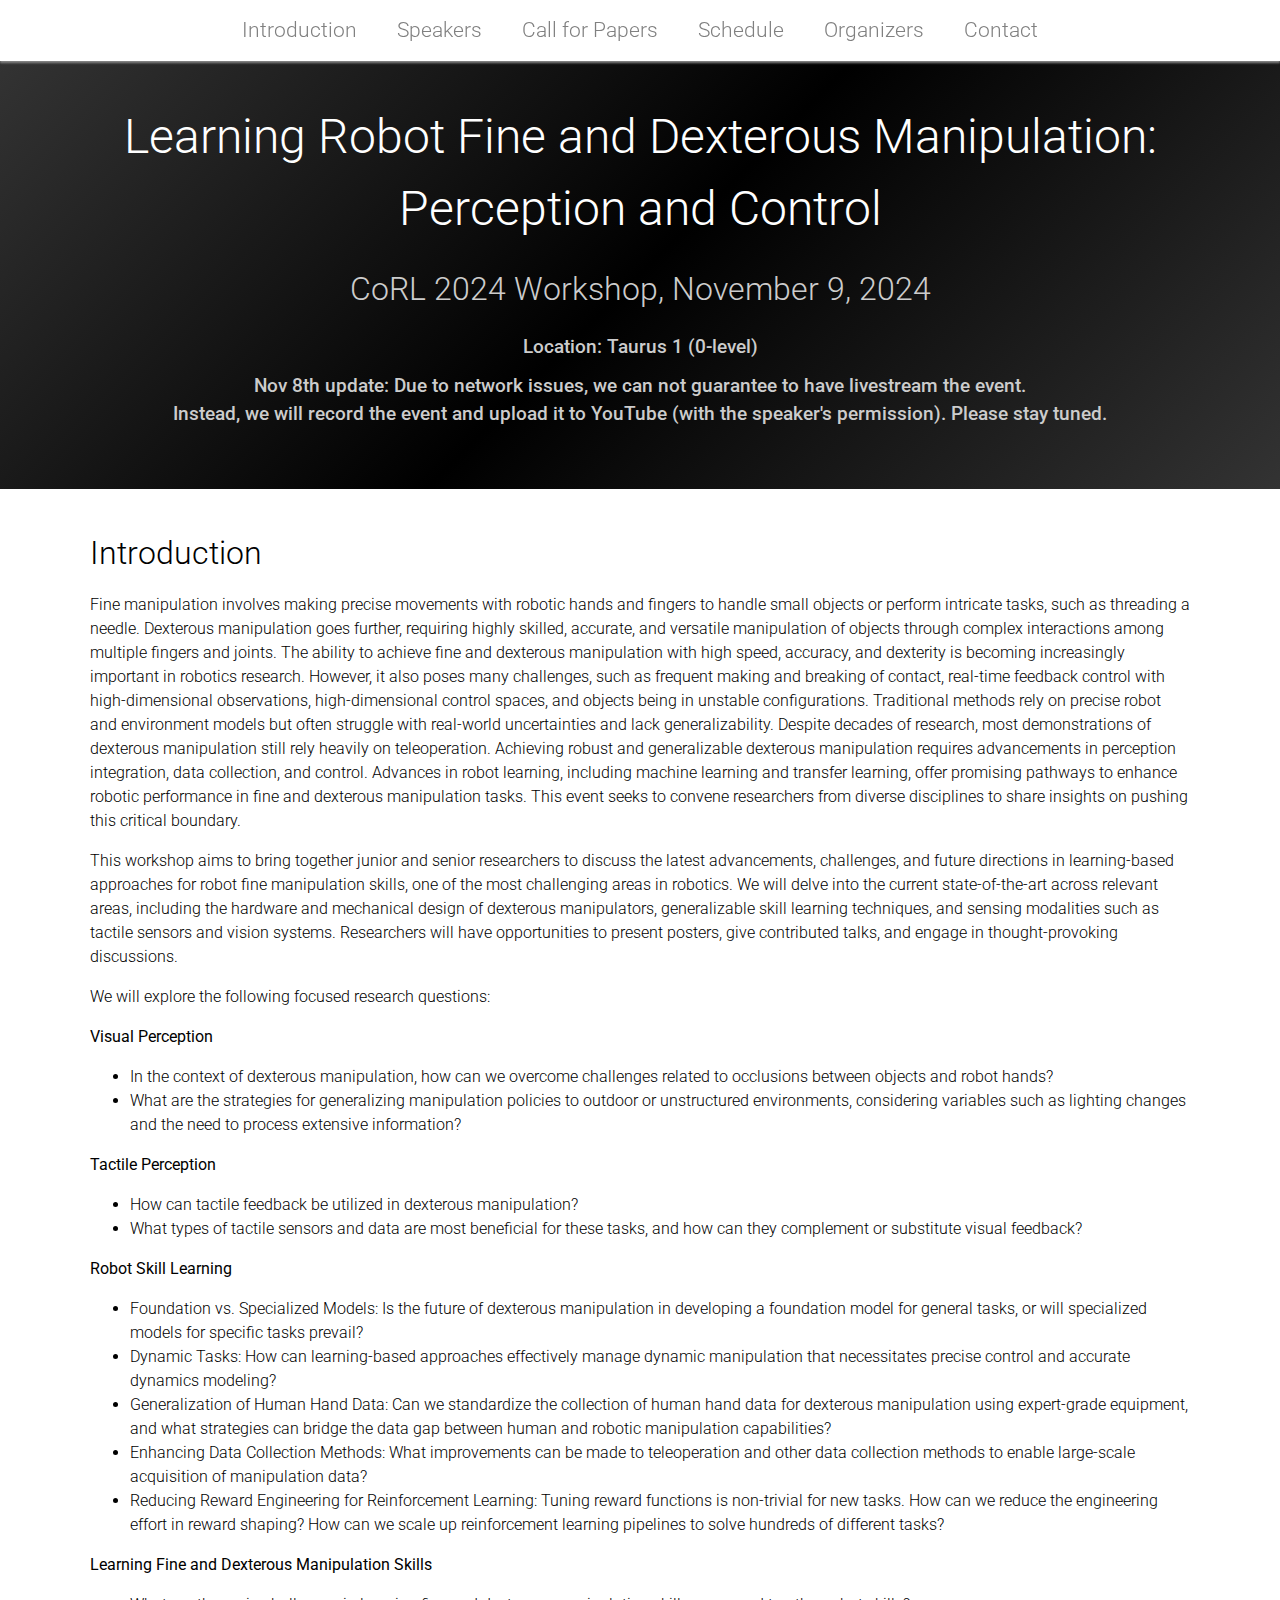
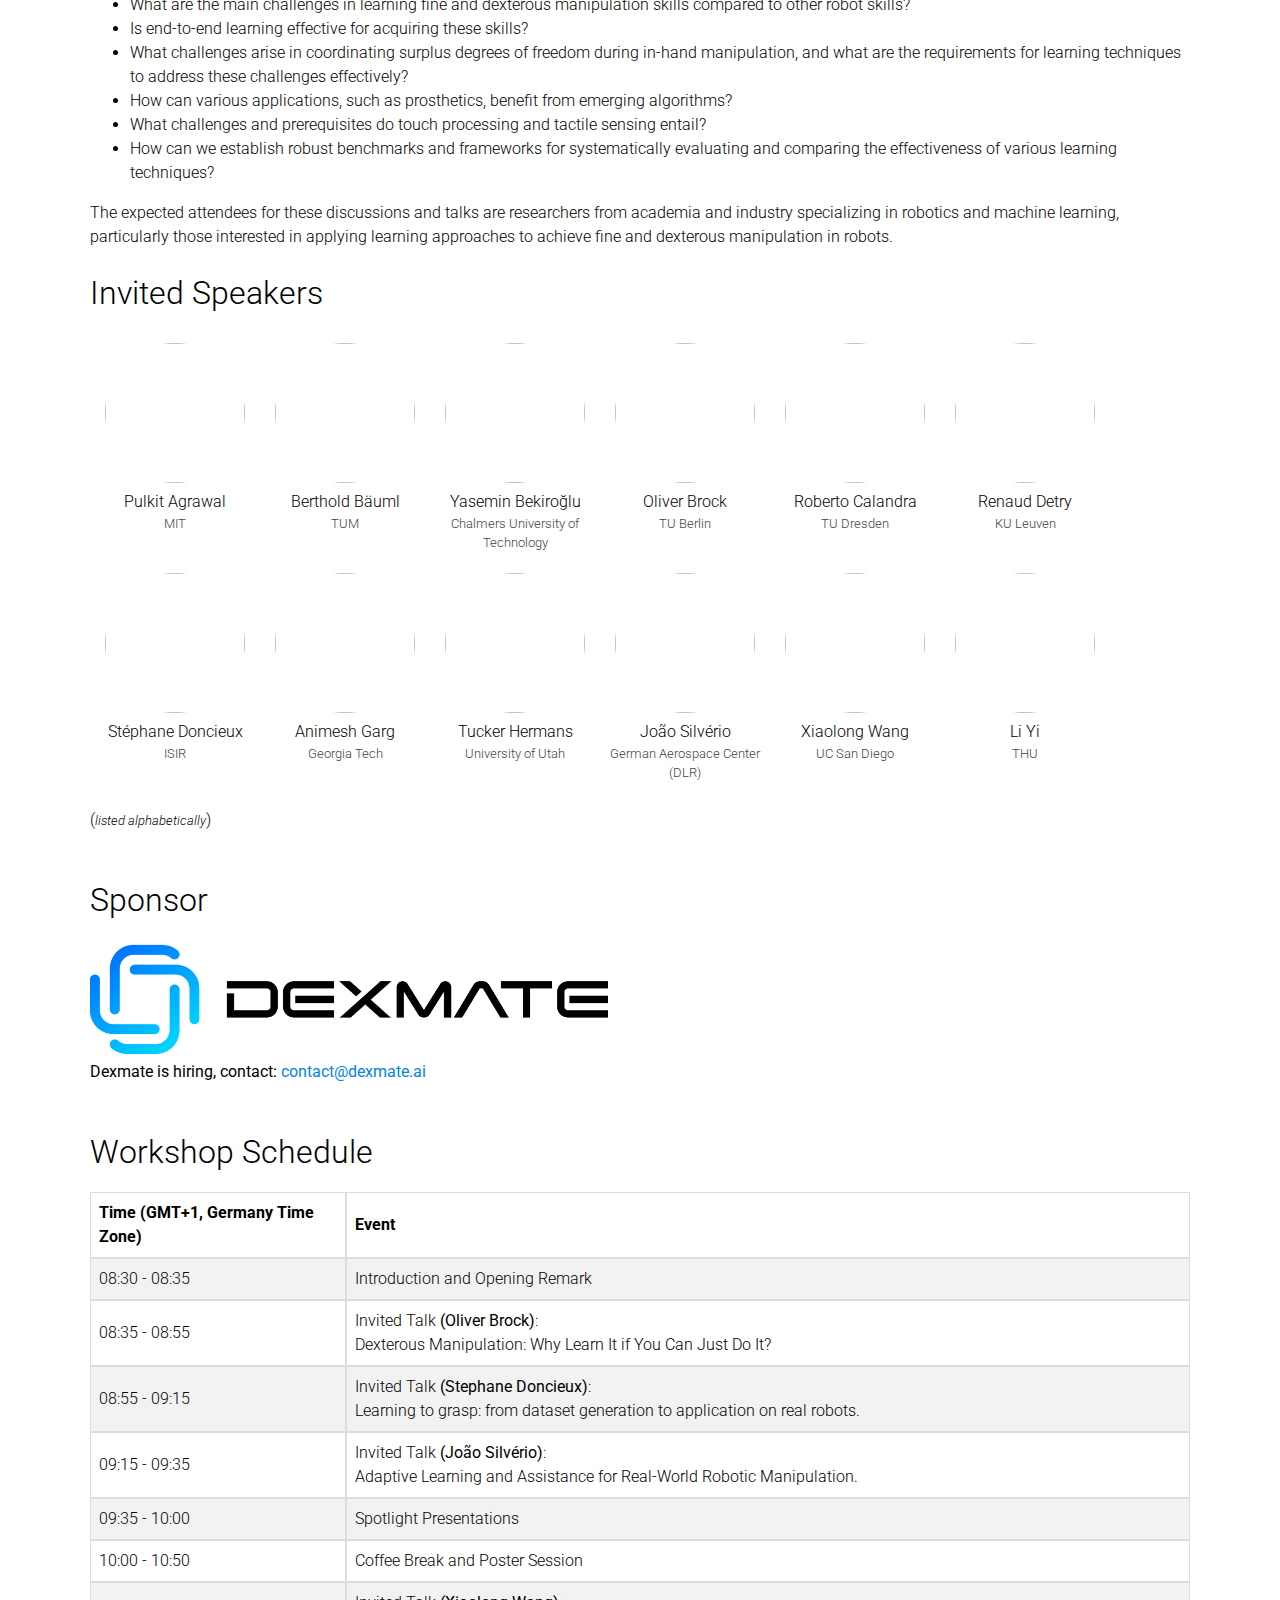
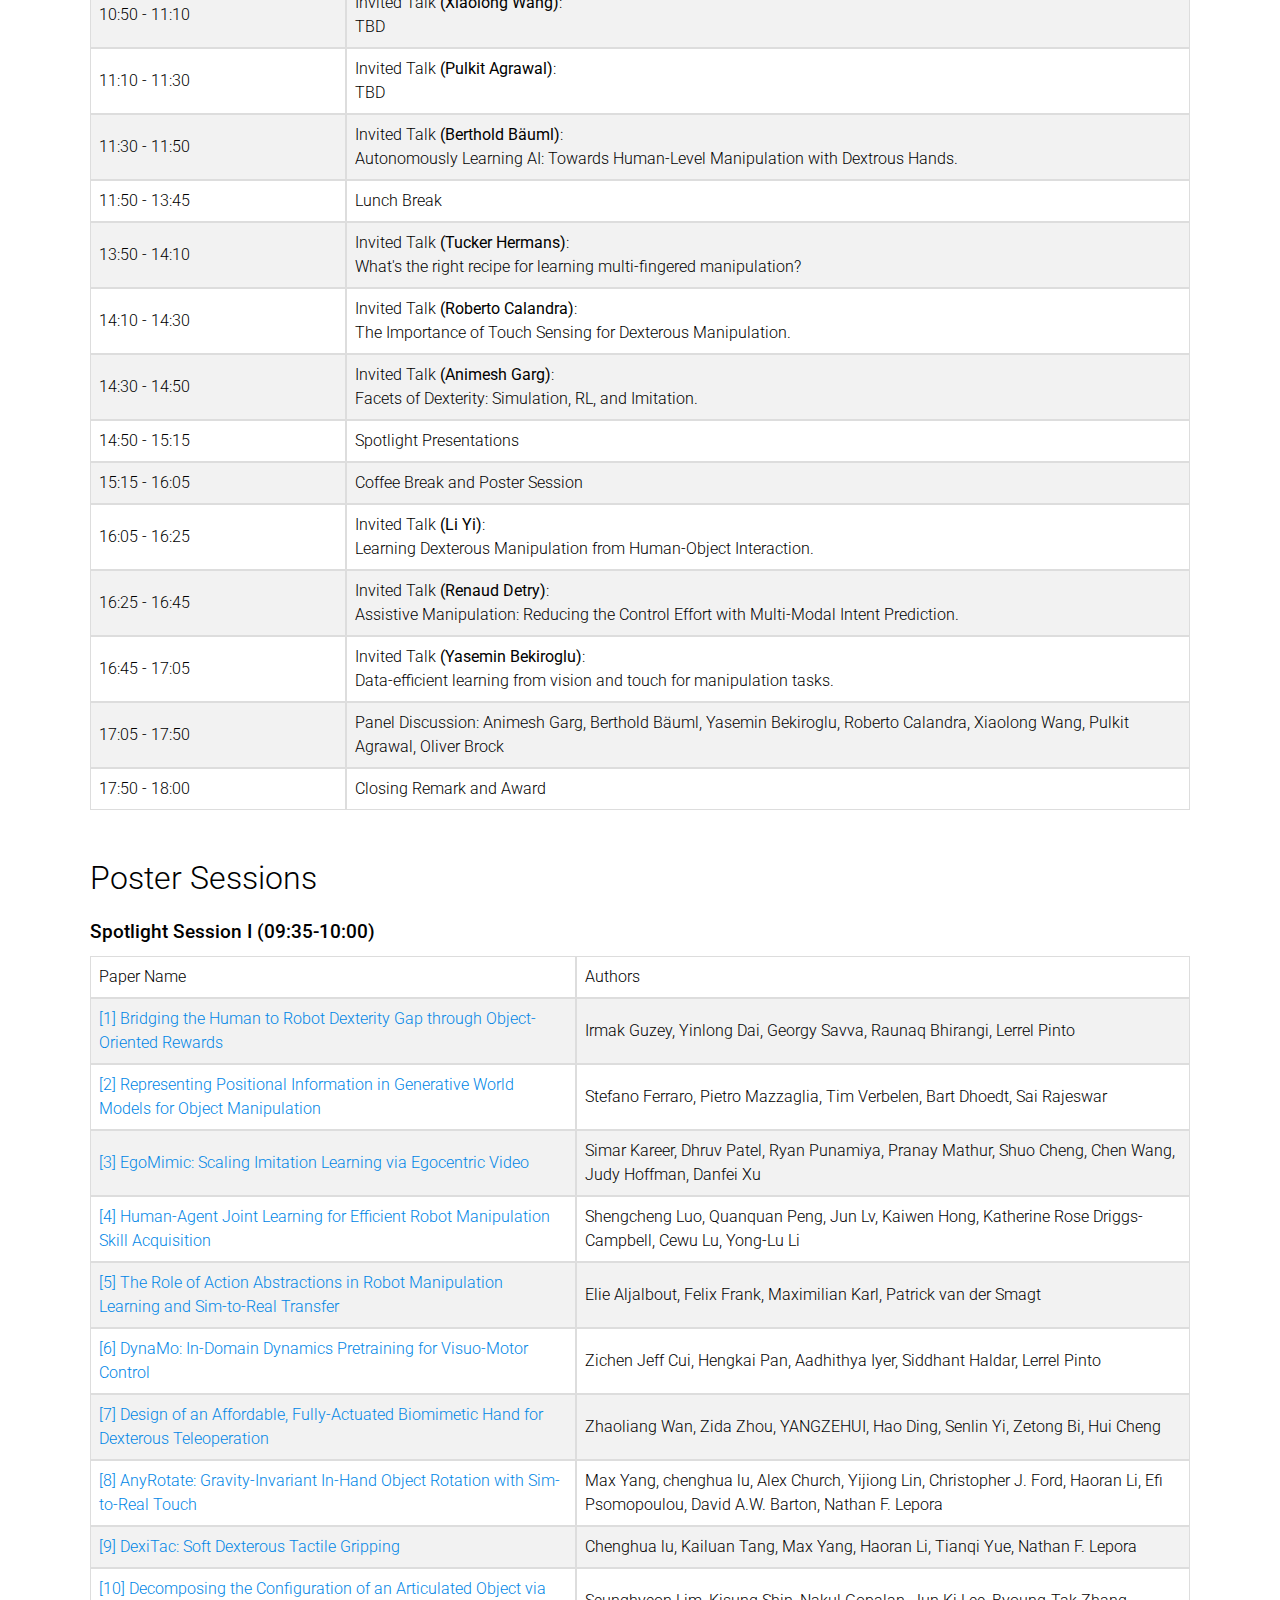
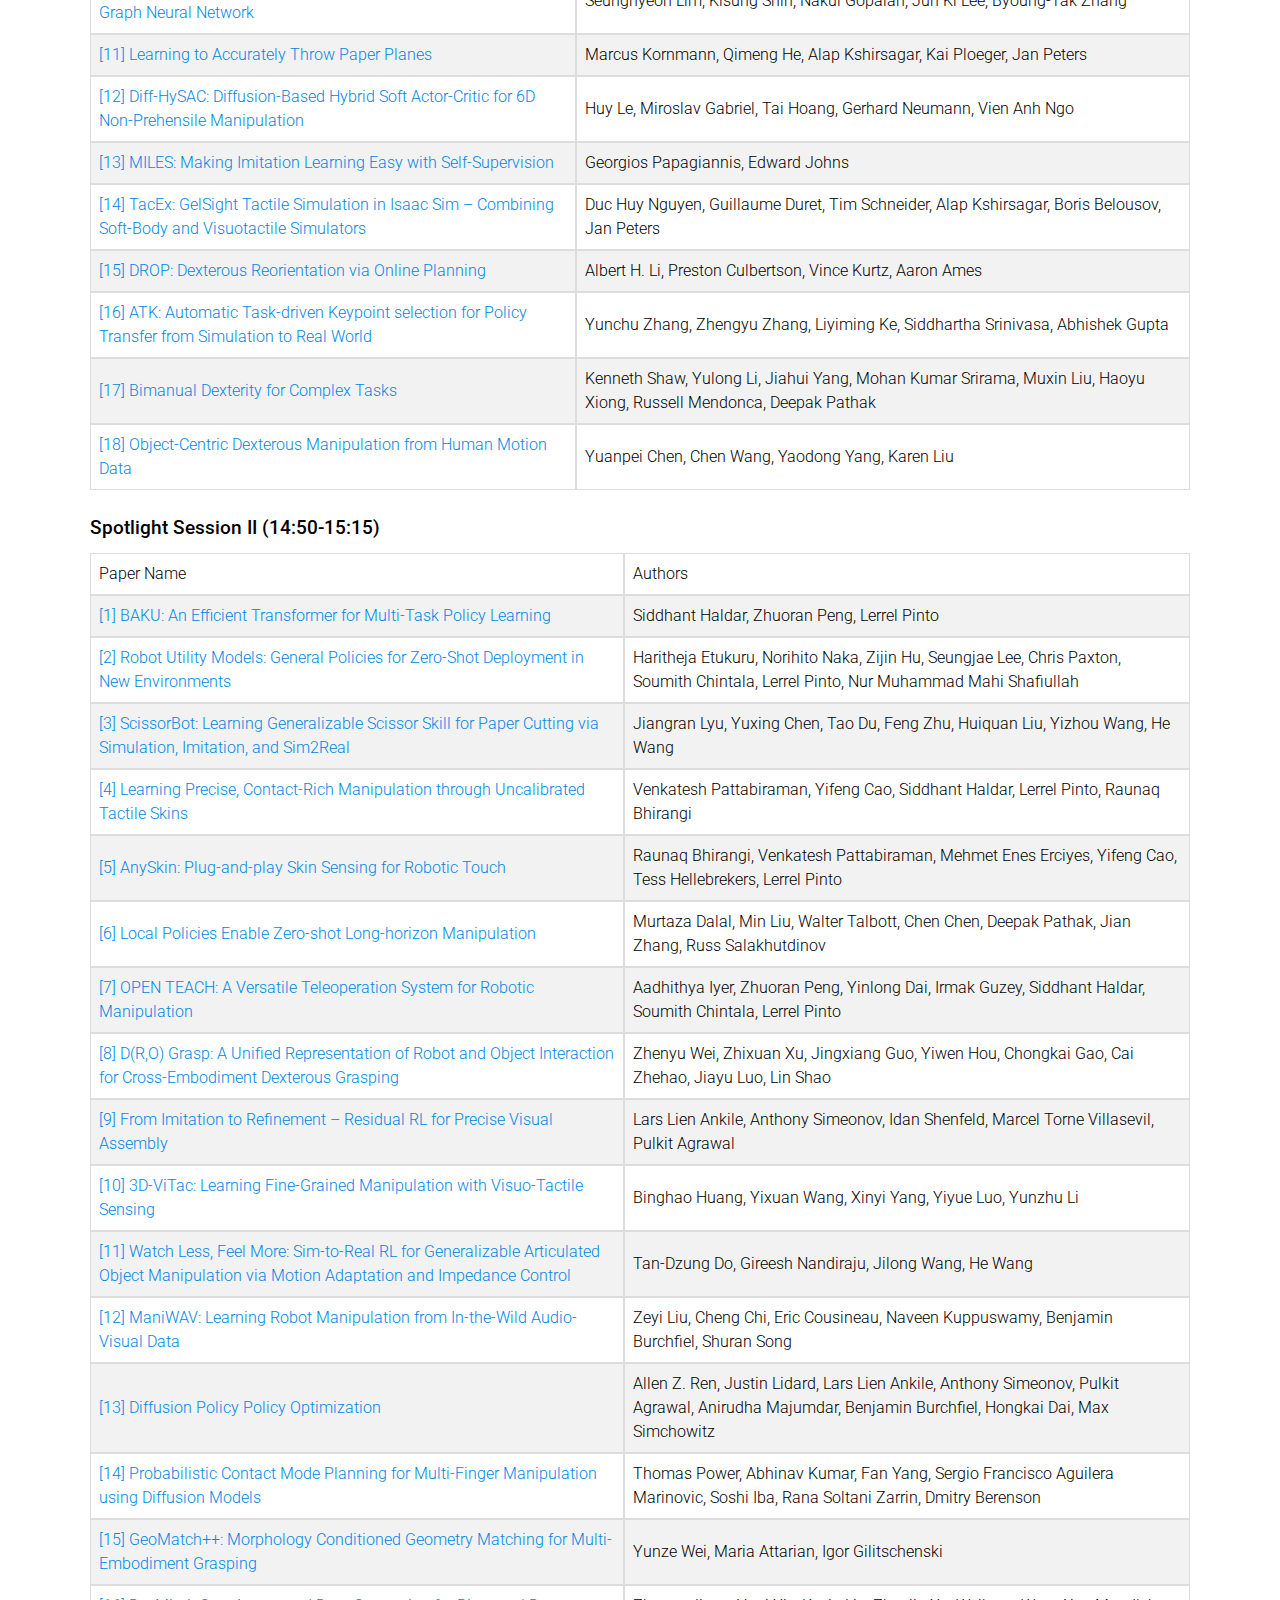
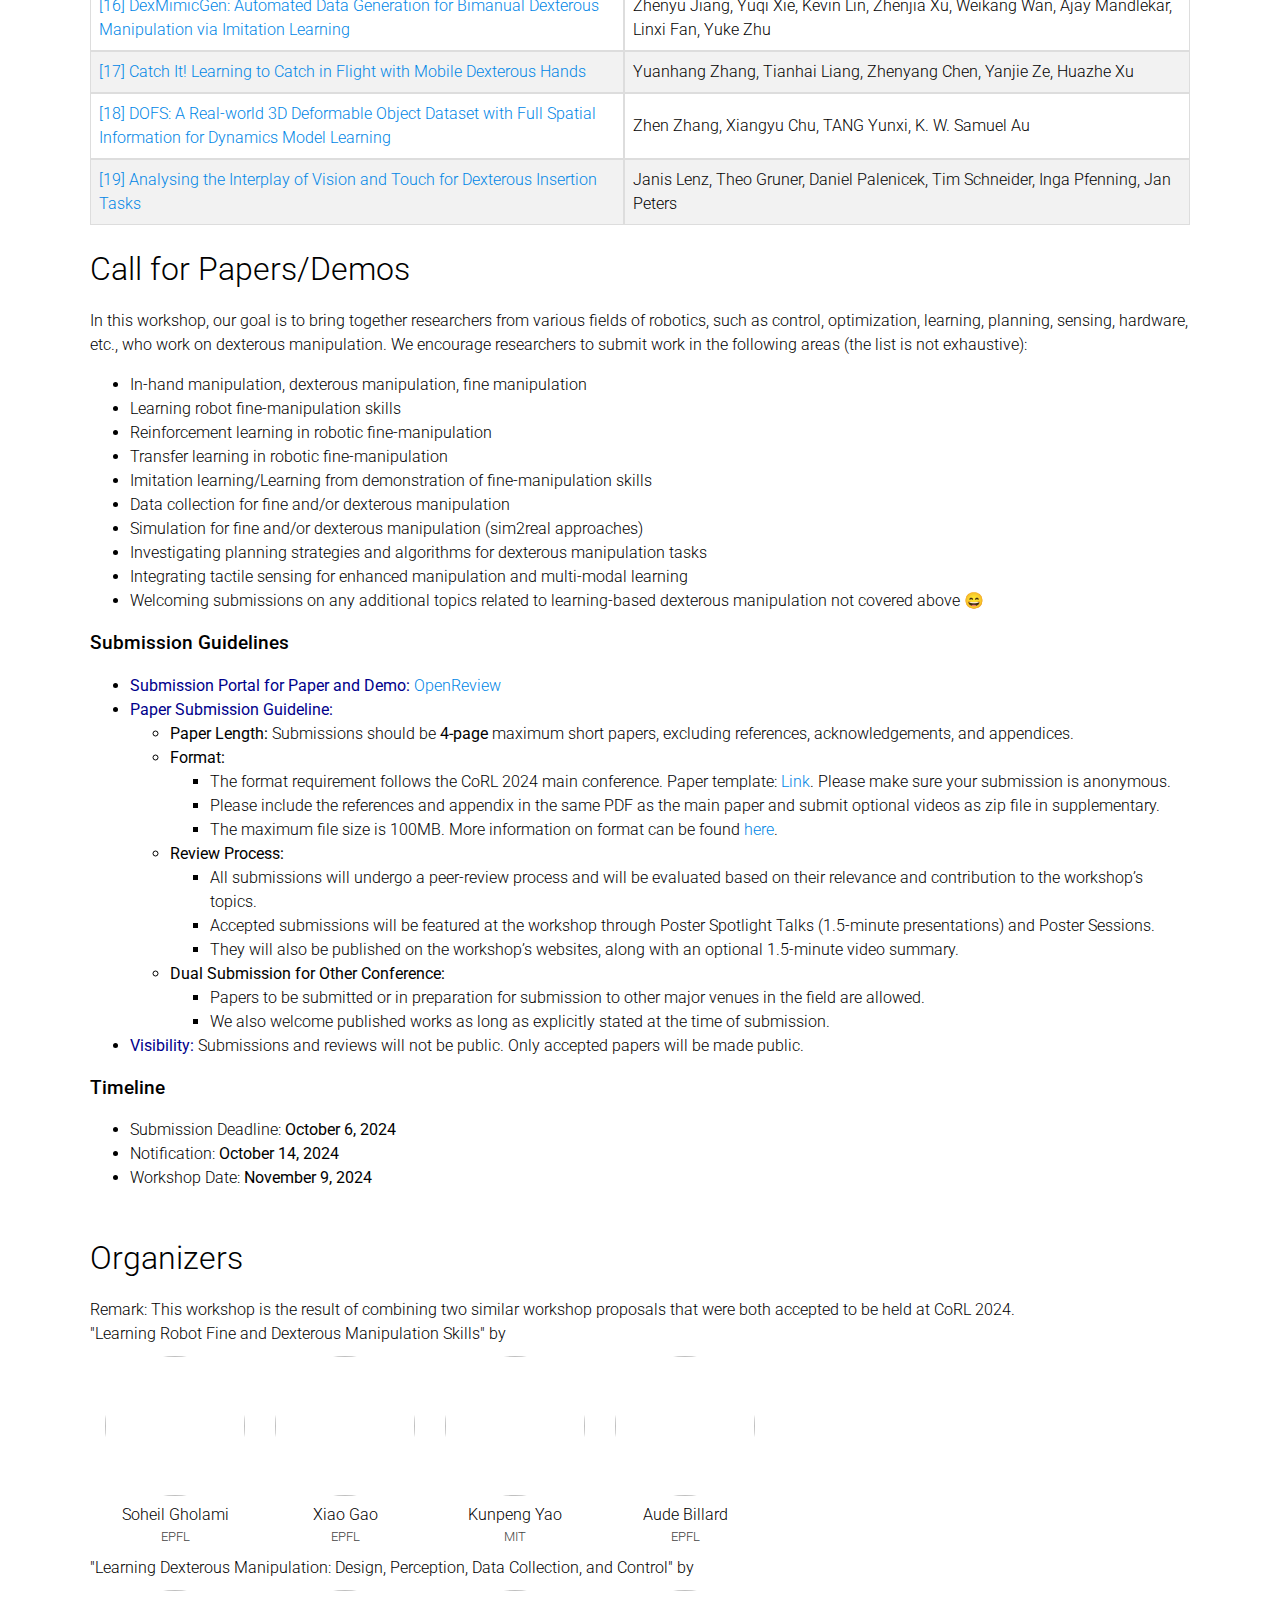
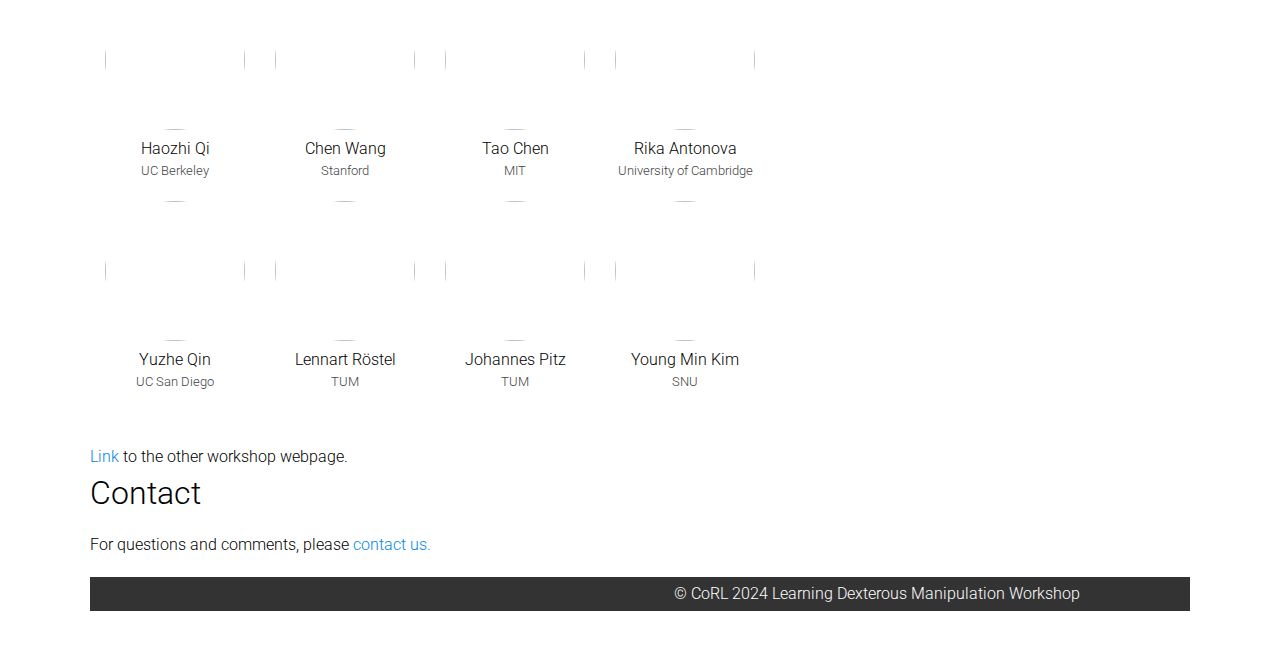
==== commit 0bcdd2f6: "update schedule" ====
--- a/corl2024/index.html
+++ b/corl2024/index.html
@@ -170,7 +170,7 @@
     <h2>Sponsor</h2>
     <div>
       <img src="images/dexmate.png" style="display: block; height: 120px " alt="DEXMATE">
-      <b>Dexmate is hiring, contact: <a href="contact@dexmate.ai">contact@dexmate.ai </a></b>
+      <b>Dexmate is hiring, contact: <a href="mailto: contact@dexmate.ai">contact@dexmate.ai </a></b>
     </div>
   </div>
 
@@ -206,7 +206,7 @@
       </tr>
       <tr>
         <td>09:15 - 09:35</td>
-        <td>Invited Talk <b>(Yasemin Bekiroglu)</b>: <br>  Data-efficient learning from vision and touch for manipulation tasks.</td>
+        <td>Invited Talk <b>(João Silvério)</b>: <br>Adaptive Learning and Assistance for Real-World Robotic Manipulation.</td>
       </tr>
       <tr>
         <td>09:35 - 10:00</td>
@@ -258,15 +258,15 @@
       </tr>
       <tr>
         <td>16:25 - 16:45</td>
-        <td>Invited Talk <b>(Renaud Detry)</b>: <br>Assistive Manipulation with a Blend of Arm Trajectory Prediction and Scene Affordance Parsing.</td>
+        <td>Invited Talk <b>(Renaud Detry)</b>: <br>Assistive Manipulation: Reducing the Control Effort with Multi-Modal Intent Prediction.</td>
       </tr>
       <tr>
         <td>16:45 - 17:05</td>
-        <td>Invited Talk <b>(João Silvério)</b>: <br>Adaptive Learning and Assistance for Real-World Robotic Manipulation.</td>
+        <td>Invited Talk <b>(Yasemin Bekiroglu)</b>: <br>  Data-efficient learning from vision and touch for manipulation tasks.</td>
       </tr>
       <tr>
         <td>17:05 - 17:50</td>
-        <td>Panel Discussion</td>
+        <td>Panel Discussion: Animesh Garg, Berthold Bäuml, Yasemin Bekiroglu, Roberto Calandra, Xiaolong Wang, Pulkit Agrawal, Oliver Brock</td>
       </tr>
       <tr>
         <td>17:50 - 18:00</td>
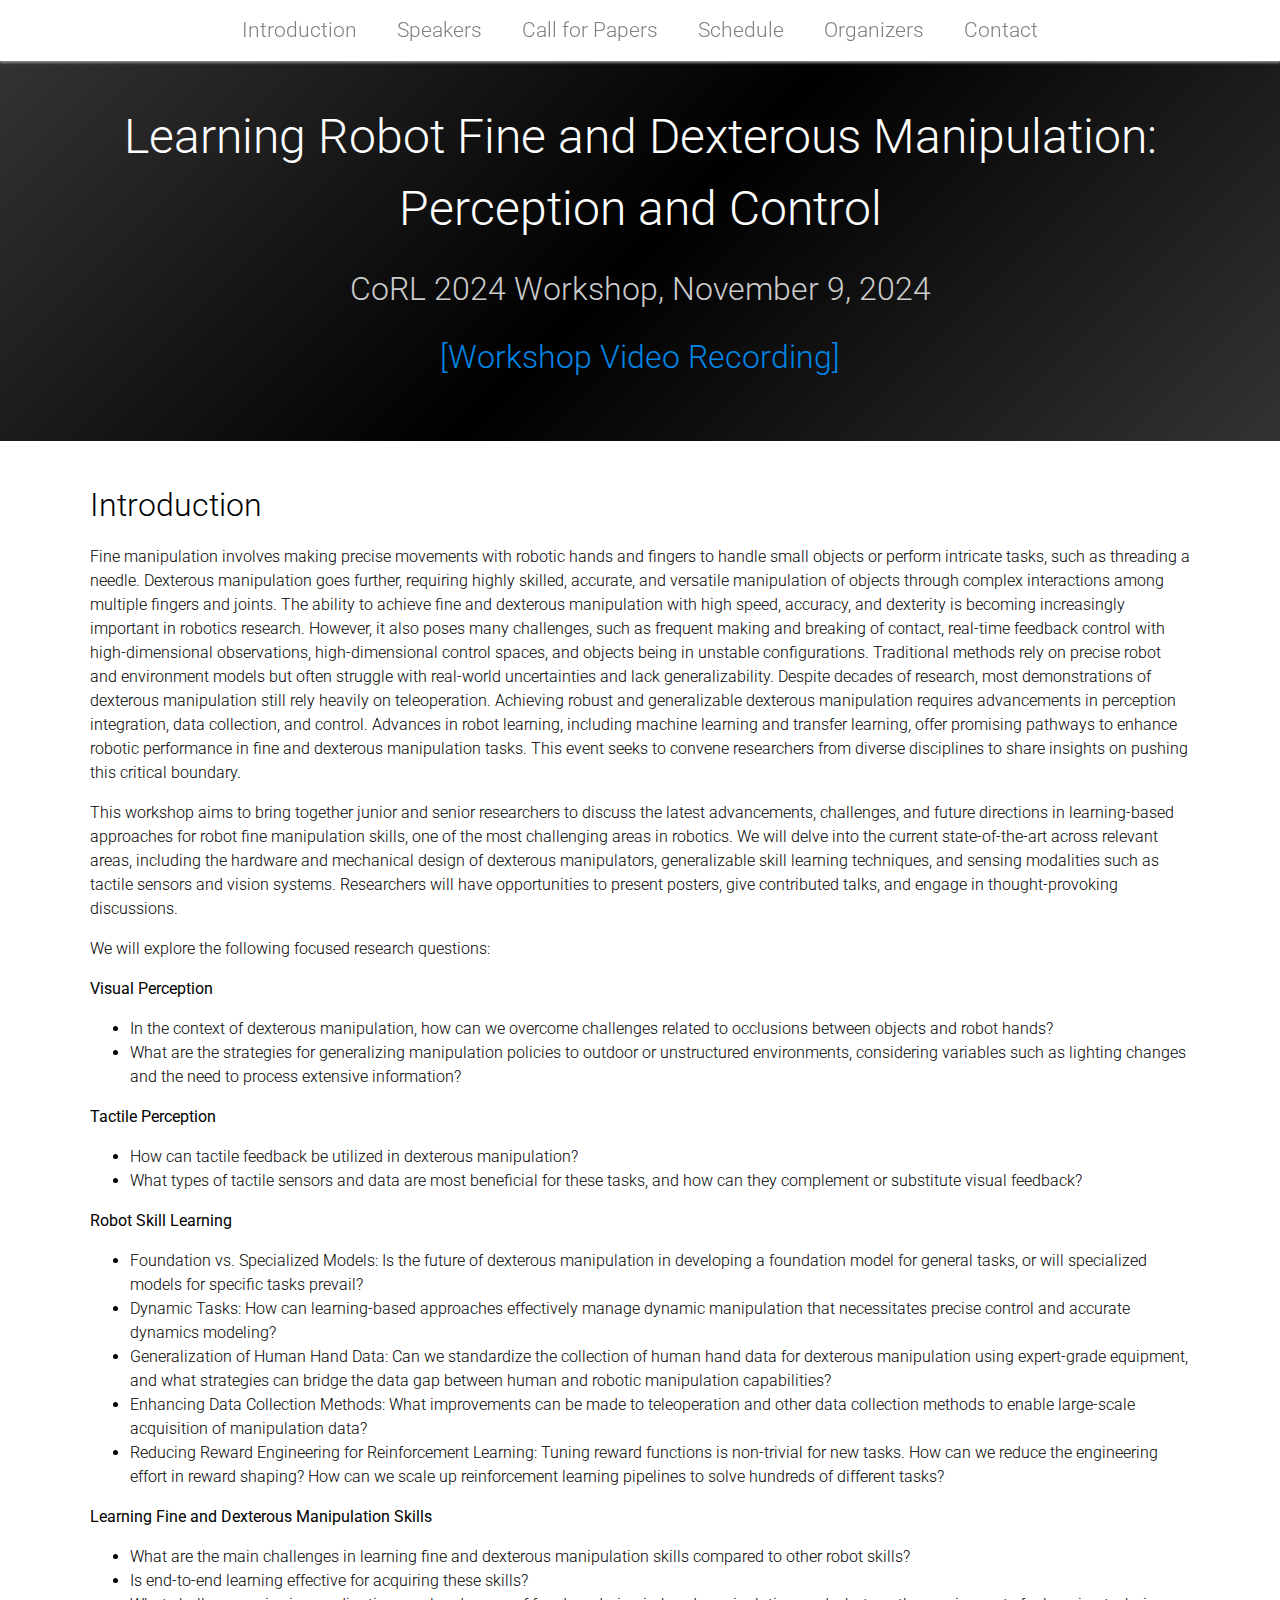
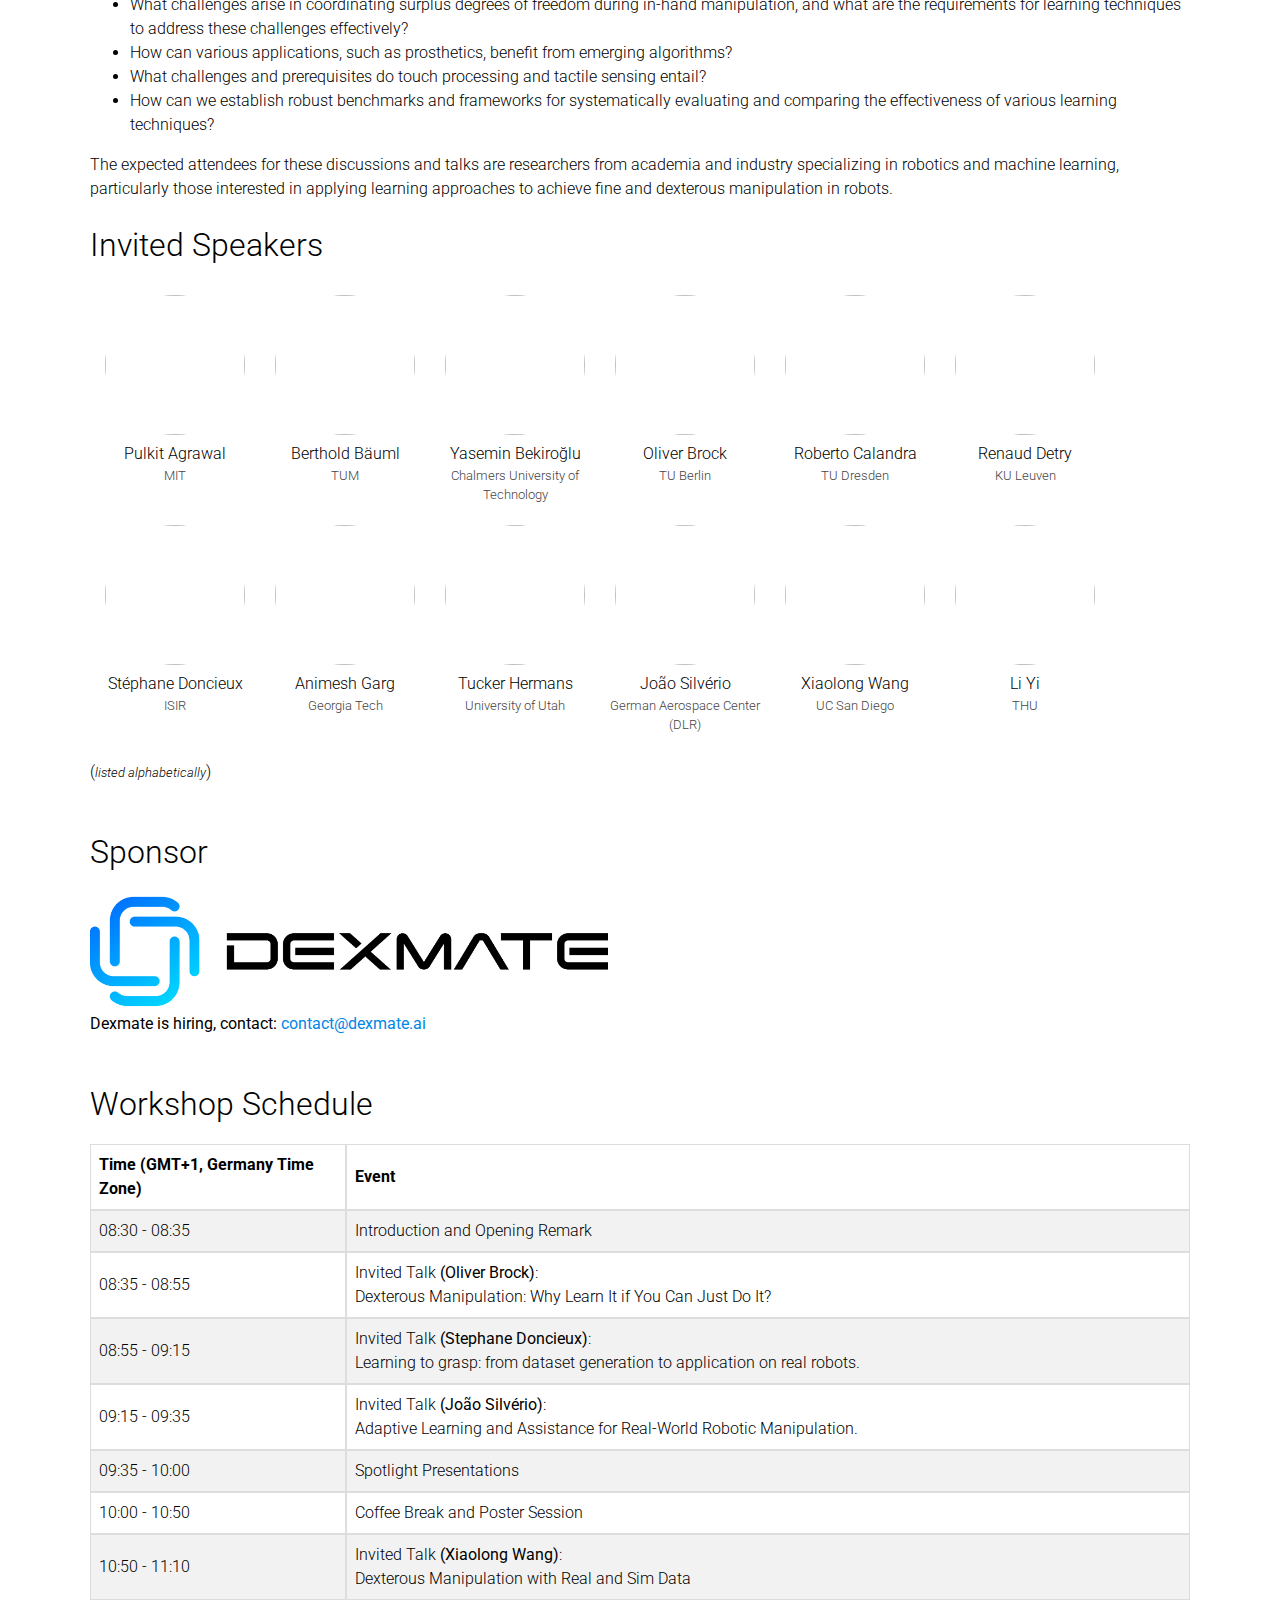
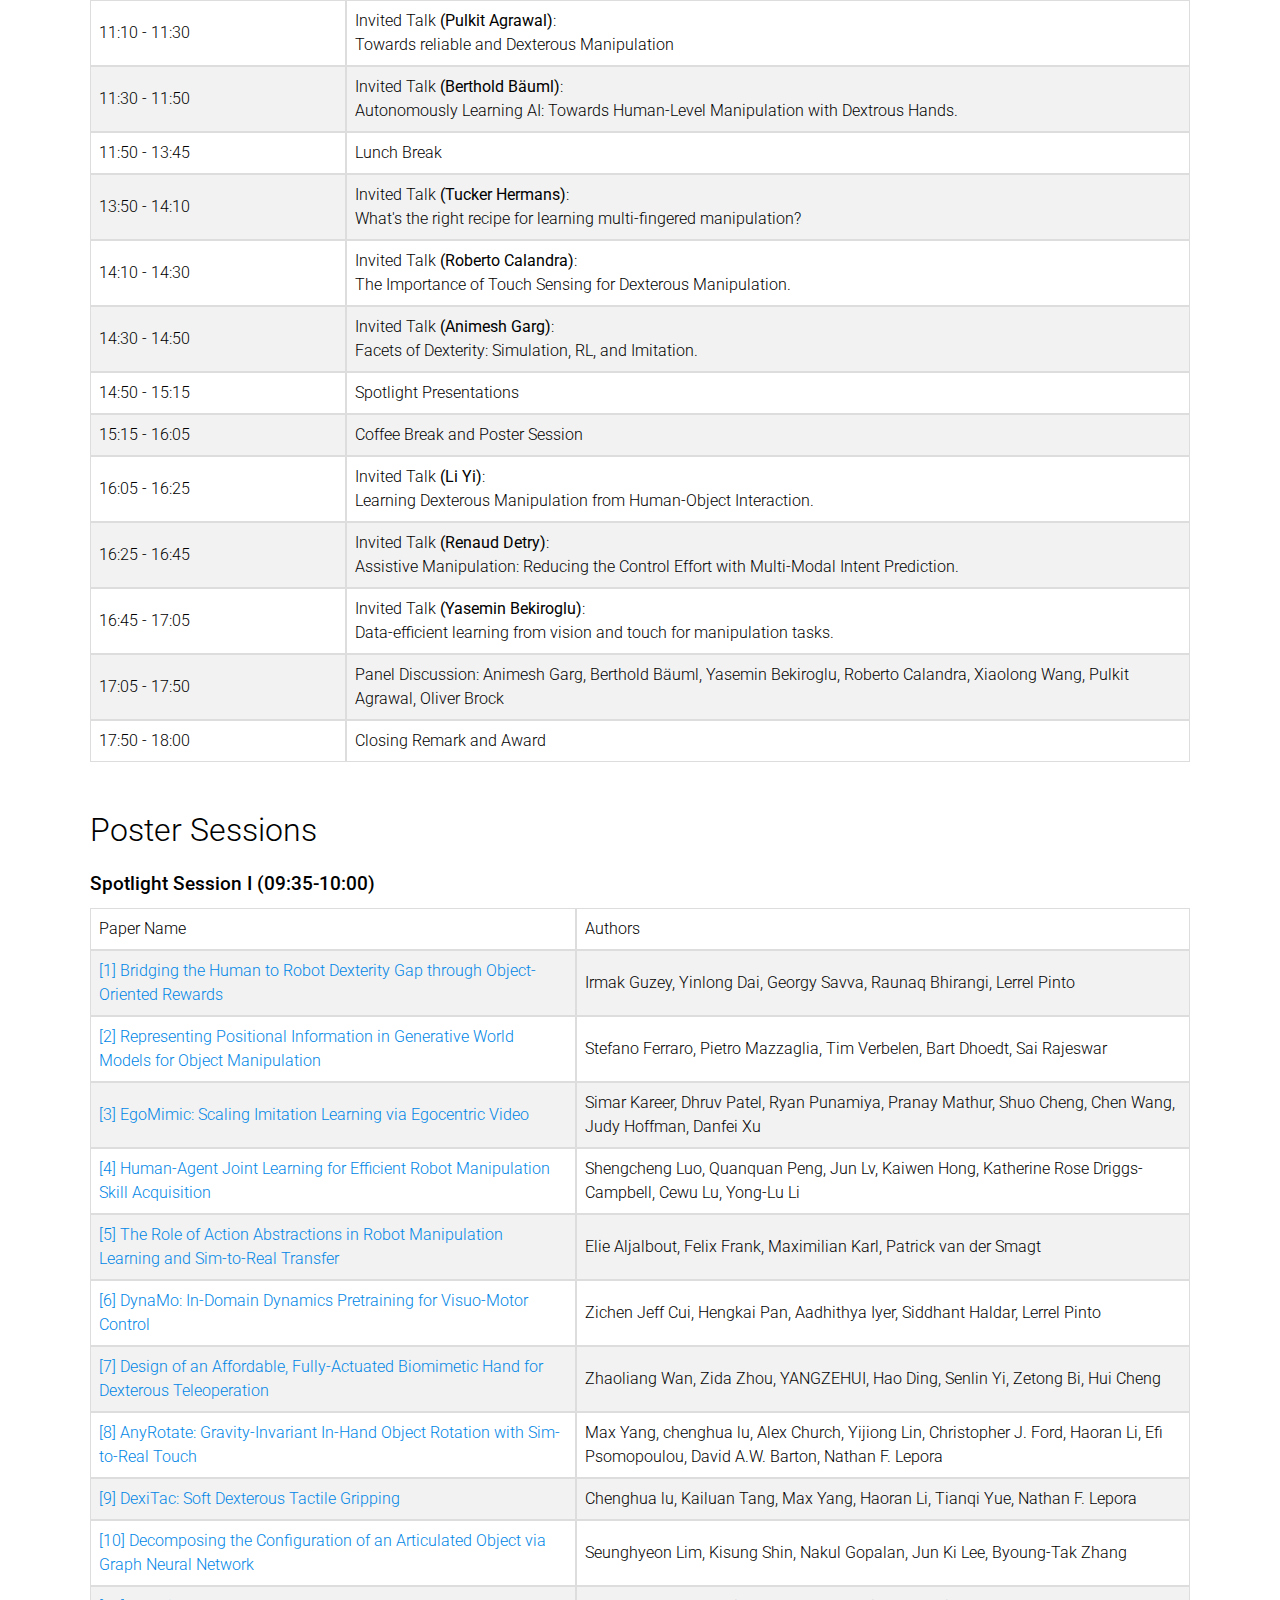
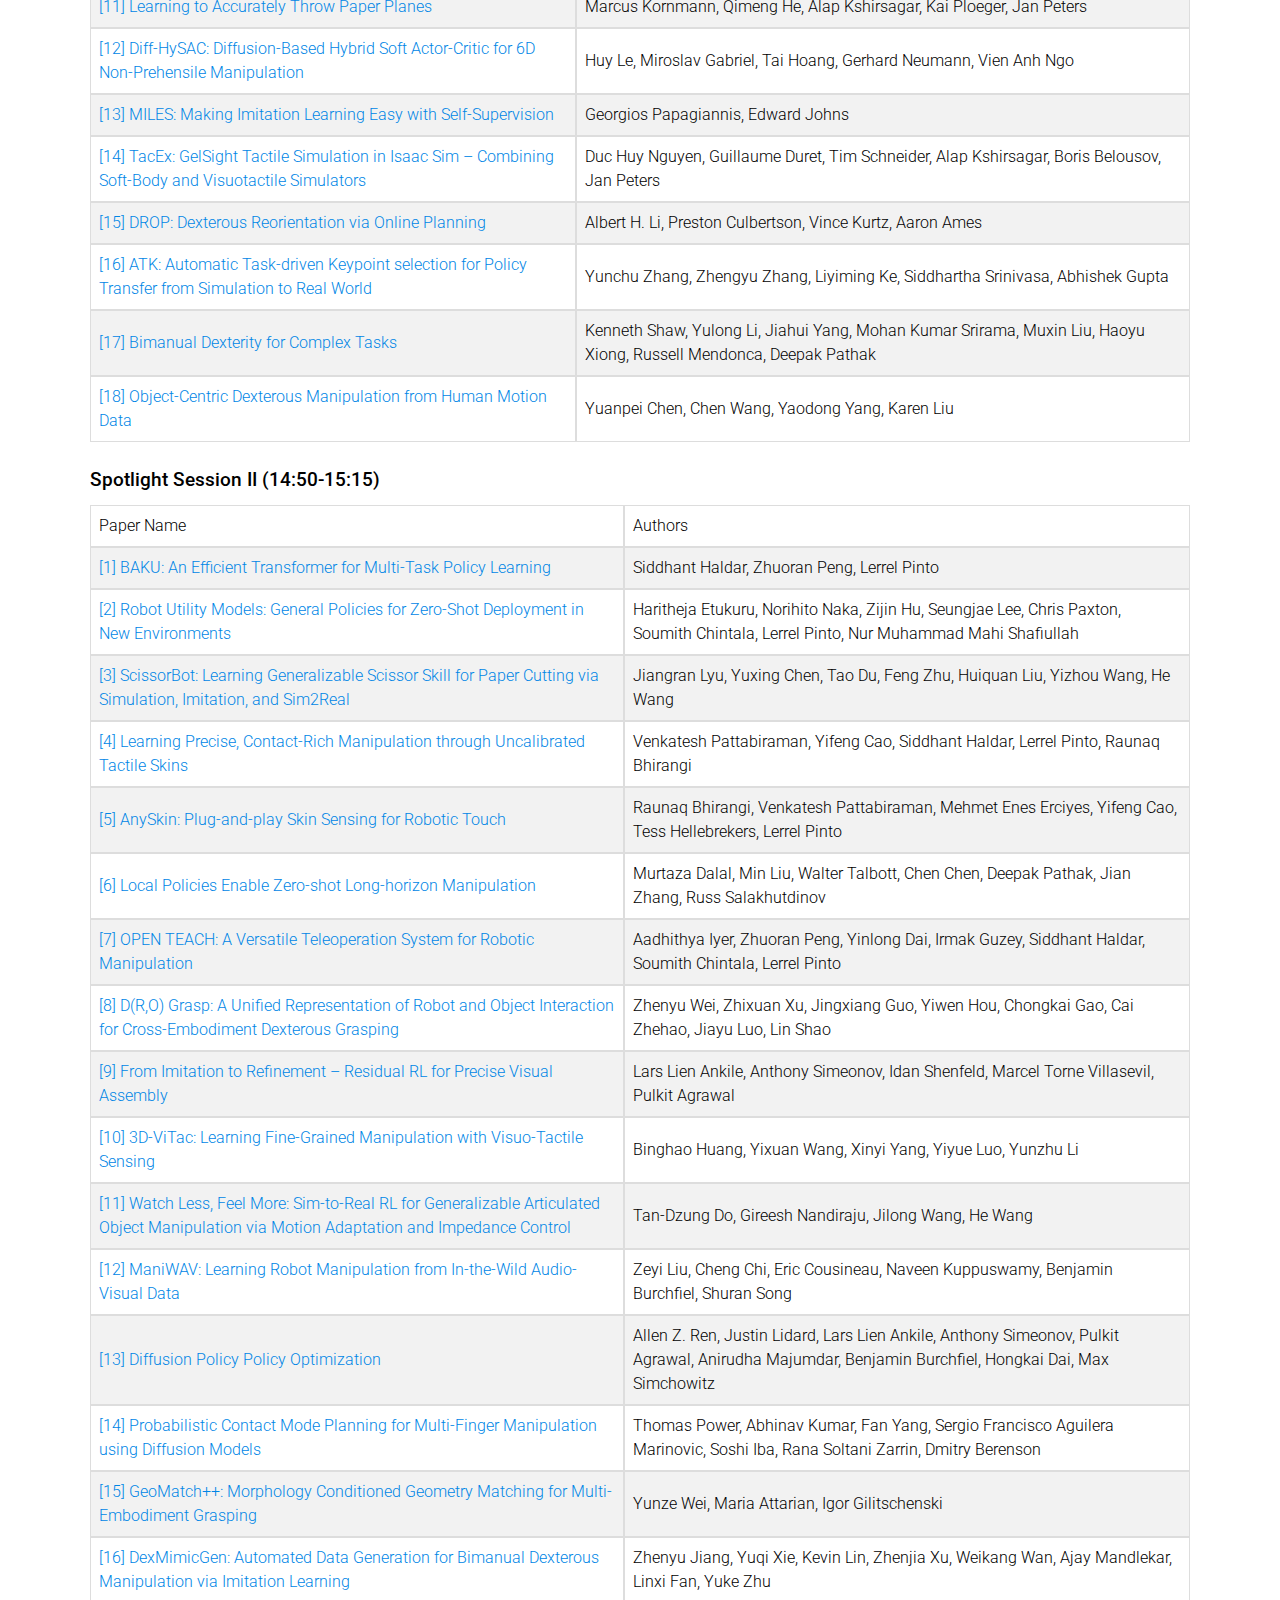
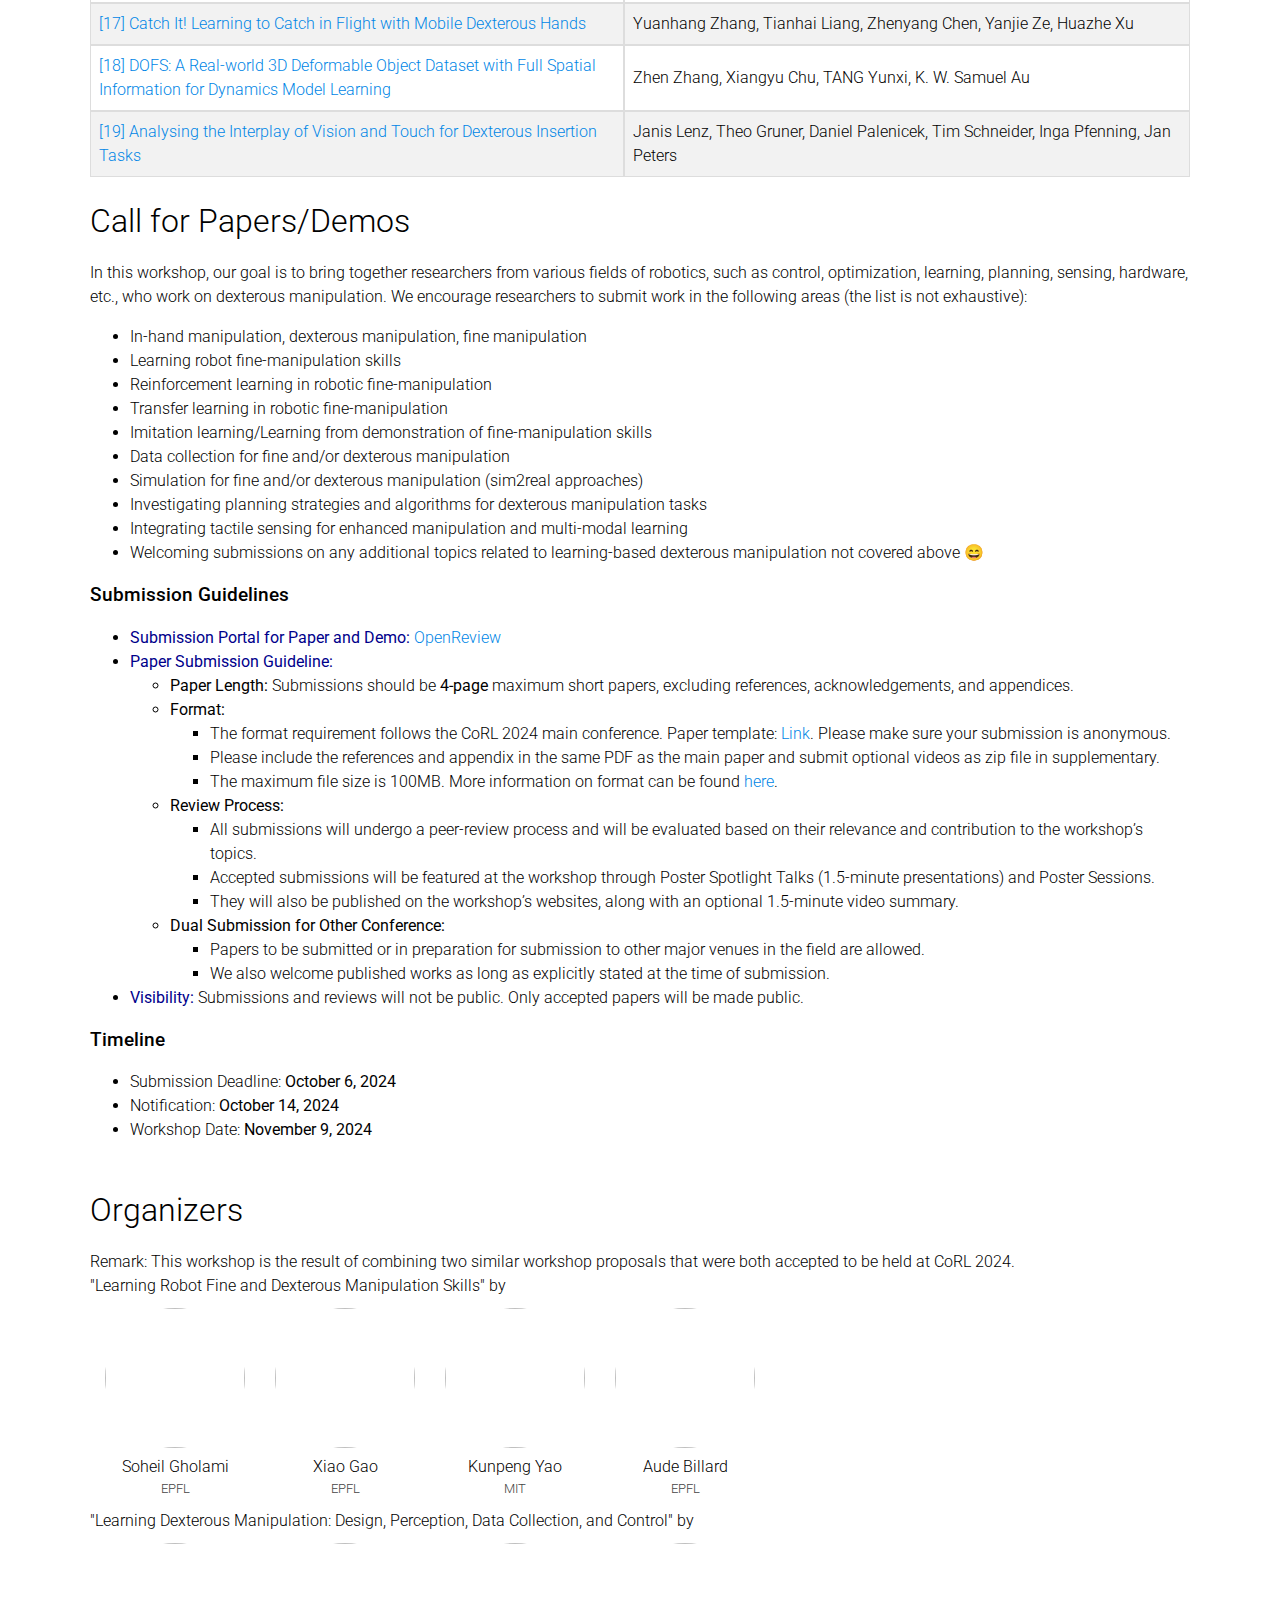
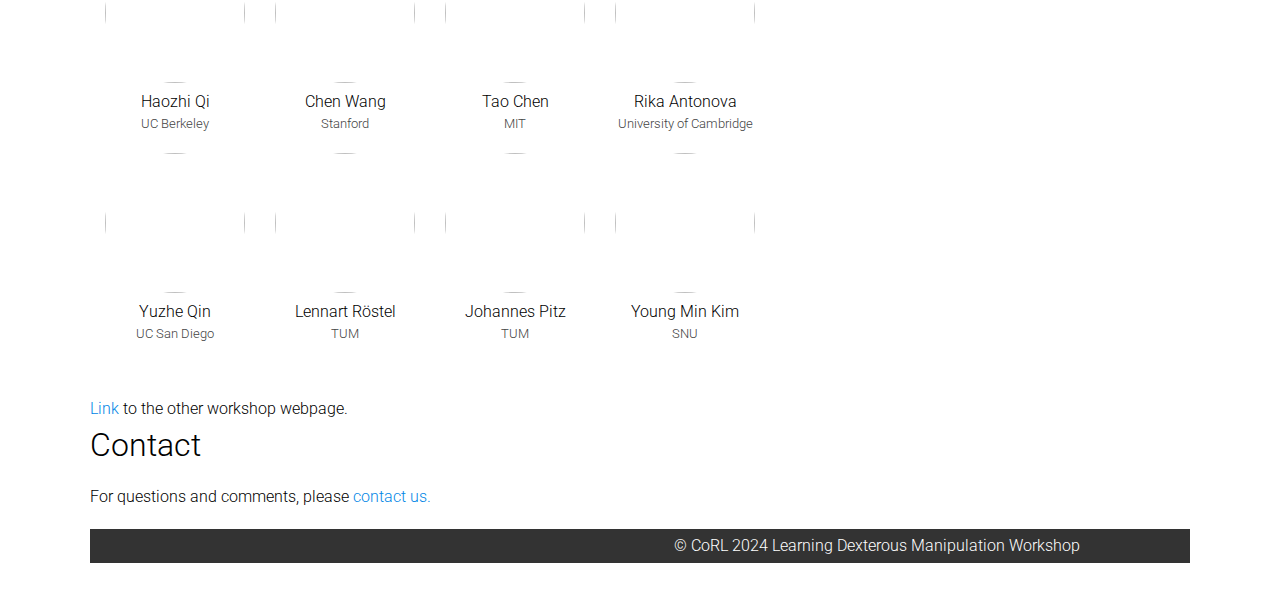
==== commit 5dc5357a: "update youtube link" ====
--- a/corl2024/index.html
+++ b/corl2024/index.html
@@ -31,10 +31,9 @@
     <div class="subtitle" style="color: #ccc; margin: 20px">
       CoRL 2024 Workshop, November 9, 2024
     </div>
-    <div style="color: #ccc; margin: 20px">
-      <h3> Location: Taurus 1 (0-level) <br></h3>
-      <h3> Nov 8th update: Due to network issues, we can not guarantee to have livestream the event. <br> Instead, we will record the event and upload it to YouTube (with the speaker's permission). Please stay tuned. </h3>
-    </div>
+     <div class="subtitle" style="color: #ccc; margin: 20px">
+       <a href="https://www.youtube.com/watch?v=rtHeKZJEzSg"> [Workshop Video Recording] </a>
+     </div>
   </div>
 </div>
 
@@ -218,11 +217,11 @@
       </tr>
       <tr>
         <td>10:50 - 11:10</td>
-        <td>Invited Talk <b>(Xiaolong Wang)</b>: <br> TBD</td>
+        <td>Invited Talk <b>(Xiaolong Wang)</b>: <br> Dexterous Manipulation with Real and Sim Data</td>
       </tr>
       <tr>
         <td>11:10 - 11:30</td>
-        <td>Invited Talk <b>(Pulkit Agrawal)</b>: <br> TBD</td>
+        <td>Invited Talk <b>(Pulkit Agrawal)</b>: <br> Towards reliable and Dexterous Manipulation</td>
       </tr>
       <tr>
         <td>11:30 - 11:50</td>
